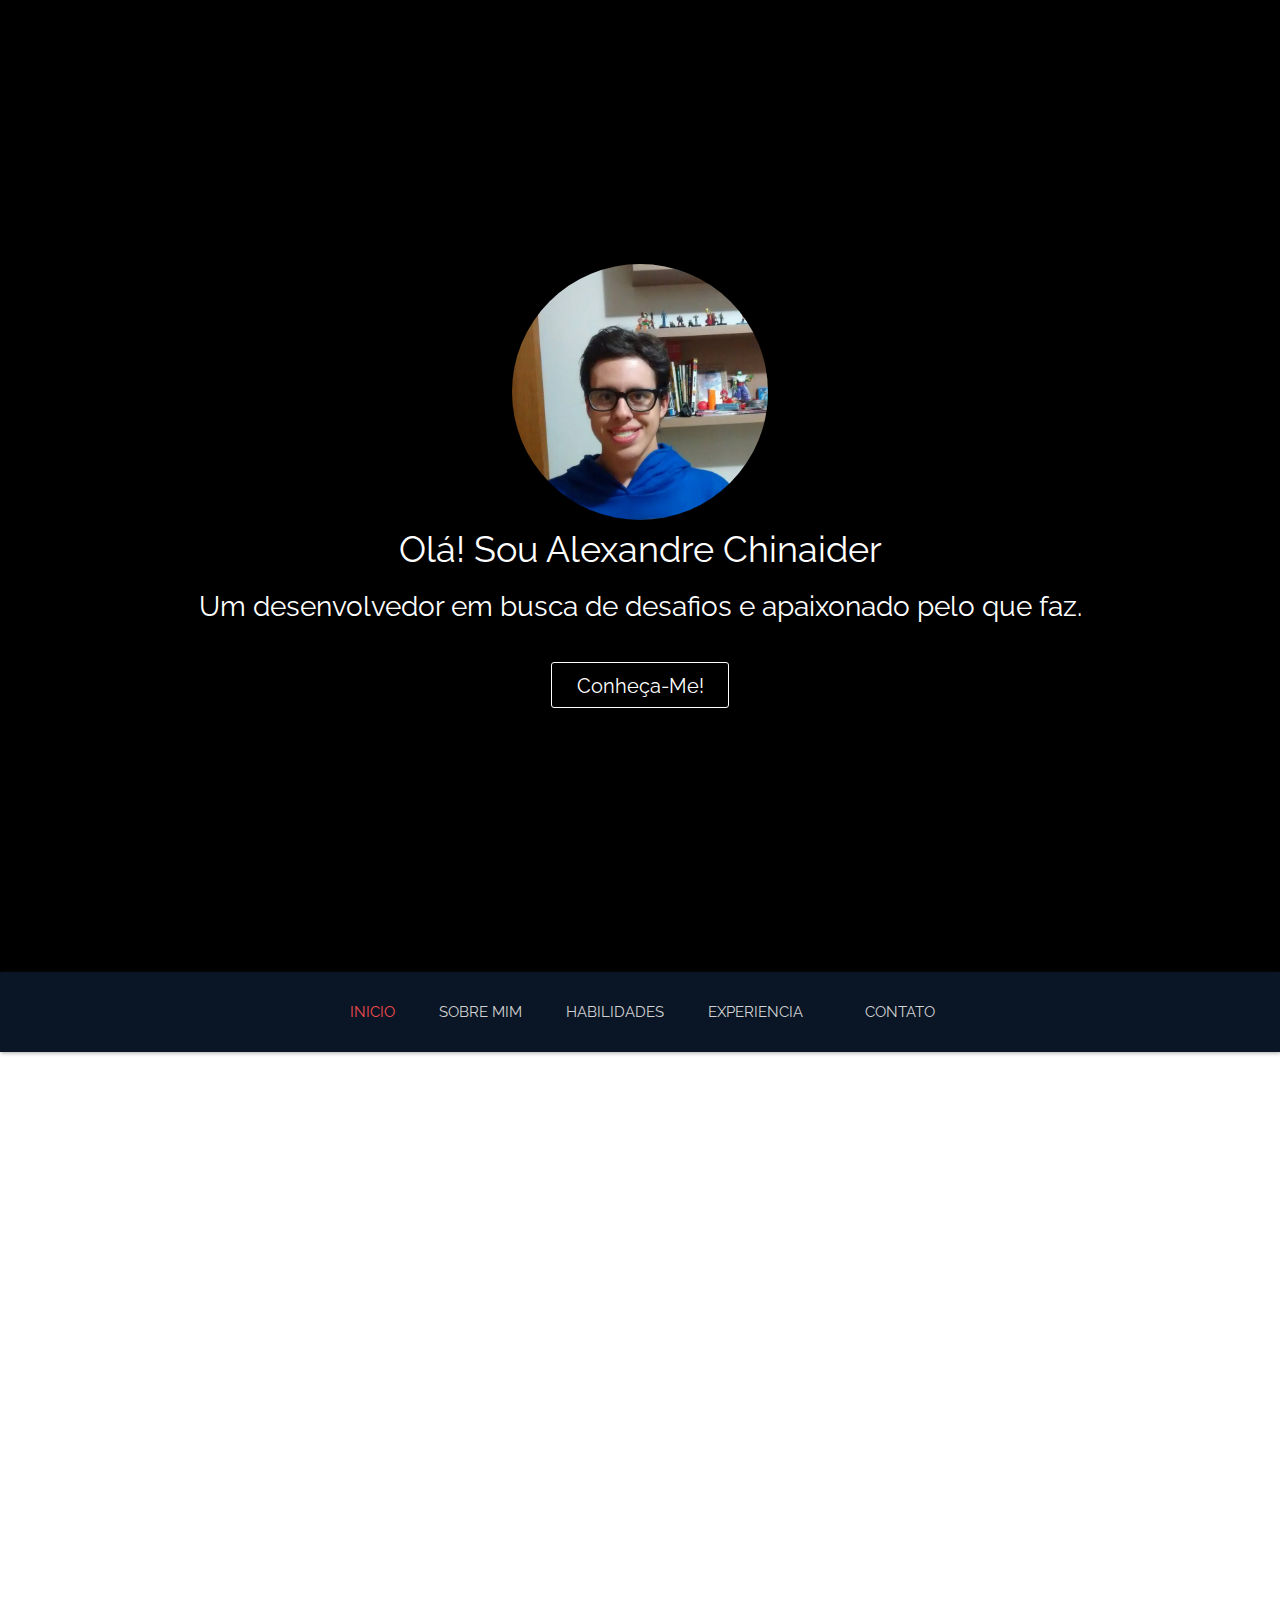
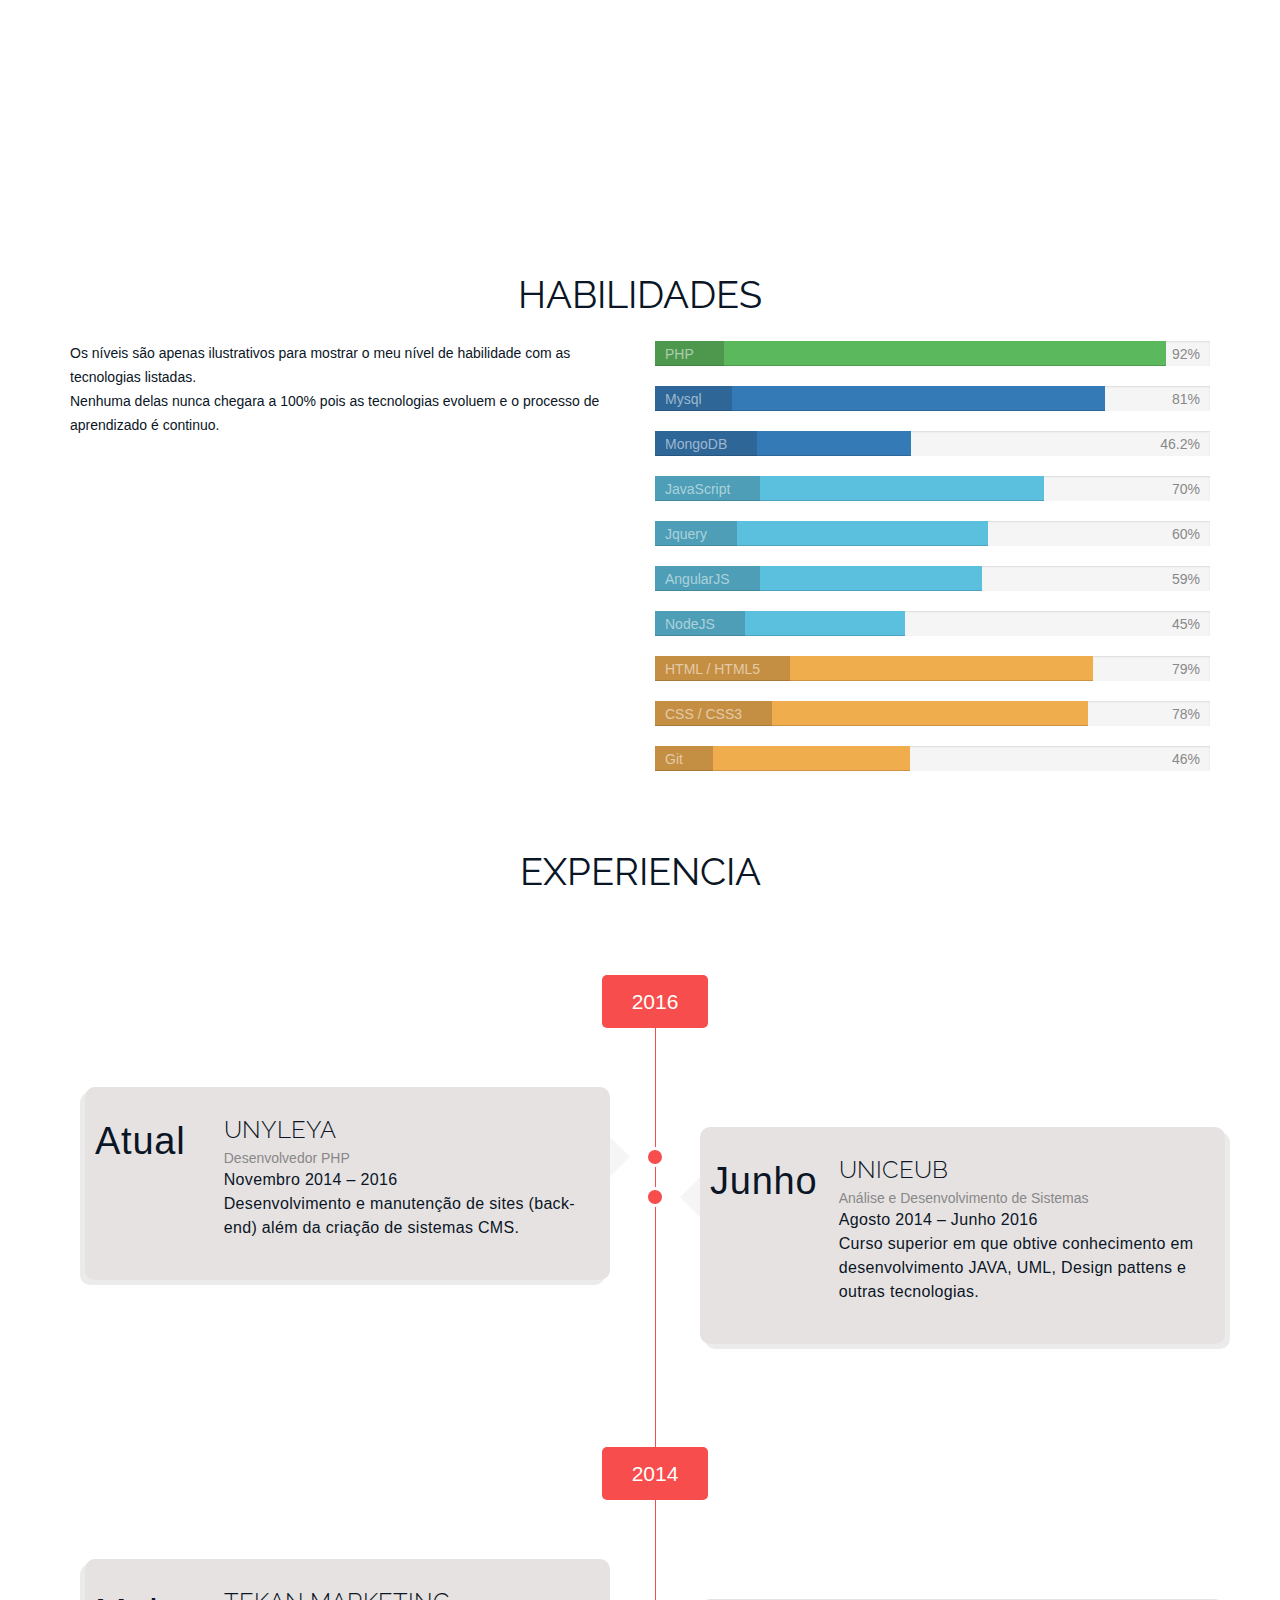
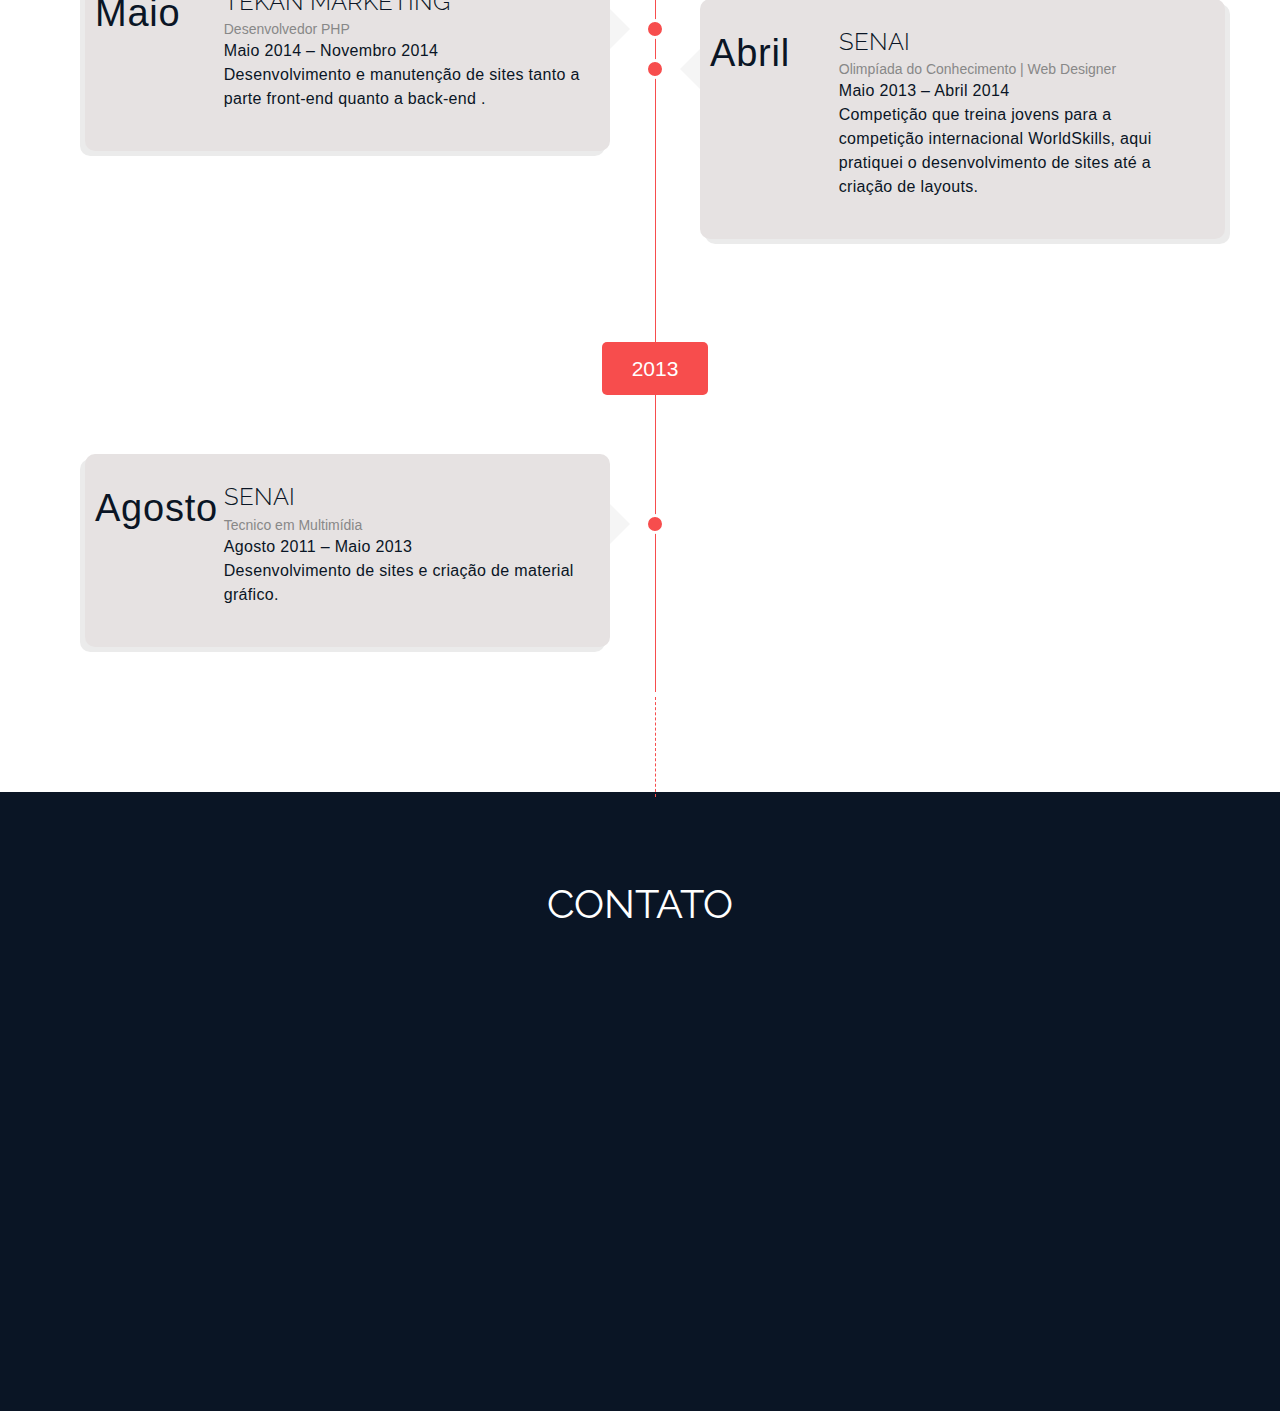
==== index.html @ d03acef4 "Update index.html" ====
<html class="csstransforms csstransforms3d csstransitions">
    <head>
        <meta charset="utf-8">
        <meta name="author" content="Alexandre Chinaider">
        <meta name="description" content="Alexandre Chinaider um desenvolvedor em busca de desafios e apaixonado pelo que faz."> 
        <meta name="keywords" content="Alexandre Chinaider,desenvolvedor,php,programador">
        <meta name="viewport" content="width=device-width, maximum-scale=1">
        <meta http-equiv="cleartype" content="on">
        <title>Chinaider | Web Developer</title>
        <link rel="apple-touch-icon" sizes="57x57" href="img/apple-icon-57x57.png">
        <link rel="apple-touch-icon" sizes="60x60" href="img/apple-icon-60x60.png">
        <link rel="apple-touch-icon" sizes="72x72" href="img/apple-icon-72x72.png">
        <link rel="apple-touch-icon" sizes="76x76" href="img/apple-icon-76x76.png">
        <link rel="apple-touch-icon" sizes="114x114" href="img/apple-icon-114x114.png">
        <link rel="apple-touch-icon" sizes="120x120" href="img/apple-icon-120x120.png">
        <link rel="apple-touch-icon" sizes="144x144" href="img/apple-icon-144x144.png">
        <link rel="apple-touch-icon" sizes="152x152" href="img/apple-icon-152x152.png">
        <link rel="apple-touch-icon" sizes="180x180" href="img/apple-icon-180x180.png">
        <link rel="icon" type="image/png" sizes="192x192"  href="img/android-icon-192x192.png">
        <link rel="icon" type="image/png" sizes="32x32" href="img/favicon-32x32.png">
        <link rel="icon" type="image/png" sizes="96x96" href="img/favicon-96x96.png">
        <link rel="icon" type="image/png" sizes="16x16" href="img/favicon-16x16.png">
        <link rel="manifest" href="img/manifest.json">
        <meta name="msapplication-TileColor" content="#ffffff">
        <meta name="msapplication-TileImage" content="img/ms-icon-144x144.png">
        <meta name="theme-color" content="#ffffff">
        <link href="css/bootstrap.min.css" rel="stylesheet" type="text/css">
        <link rel="stylesheet" href="js/fancybox/jquery.fancybox.min.css" type="text/css" media="screen">
        <link href="css/style.min.css" rel="stylesheet" type="text/css"> 
        <link href="css/font-awesome.min.css" rel="stylesheet" type="text/css"> 
        <link href="css/animate.min.css" rel="stylesheet" type="text/css">

        <!--[if lt IE 9]>
            <script src="js/respond-1.1.0.min.js"></script>
            <script src="js/html5shiv.js"></script>
            <script src="js/html5element.js"></script>
            <![endif]-->
    </head>
    <body>
        <header id="header">
            <div class="homepage-hero-module">
                <div class="video-container" id="teste">
                    <div class="top_left_cont zoomIn wow animated animated" id="logo" style="visibility: visible; animation-name: zoomIn; top: 50%;transform: translateY(-50%);"> 
                        <img class="img-circle img-responsive" src="img/guy2.jpg" alt="Uma imagem só do rosto de Alexandre Chinaider sorrindo">

                        <h2>Olá! Sou Alexandre Chinaider <br><strong>Um desenvolvedor em busca de desafios e apaixonado pelo que faz.</strong></h2>
                        <a href="#aboutUs" class="read_more2 scroll-link">Conheça-me!</a> </div>
                    <div class="filter"></div>
                    <div class="video">
                        <video autoplay="" muted="" loop="" class="fillWidth">
                            <source src="video/Aloha-Mundo.mp4" type="video/mp4" />Your browser does not support the video tag. I suggest you upgrade your browser.
                        </video>
                    </div>

                    <div class="poster hidden">
                        <img src="video/Aloha-Mundo.jpg" alt="Print do video">
                    </div>
                </div>
            </div>

        </header>

        <!--Header_section-->
        <header id="header_wrapper" style="z-index: 1000;">
            <div class="container">
                <div class="header_box">
                    <!--<div class=" "><a href="#">Resume</a></div>-->
                    <nav class="navbar navbar-inverse" role="navigation">
                        <div class="navbar-header">
                            <button type="button" id="nav-toggle" class="navbar-toggle" data-toggle="collapse" data-target="#main-nav"> <span class="sr-only">Toggle navigation</span> <span class="icon-bar"></span> <span class="icon-bar"></span> <span class="icon-bar"></span> </button>
                        </div>
                        <div id="main-nav" class="collapse navbar-collapse navStyle" style="background: none;">
                            <ul class="nav navbar-nav" id="mainNav">
                                <li class="active"><a href="#header" class="scroll-link">Inicio</a></li>
                                <li><a href="#aboutUs" class="scroll-link">Sobre Mim</a></li>
                                <li><a href="#techSkills" class="scroll-link">Habilidades</a></li>
                                <li><a href="#experience" class="scroll-link">Experiencia</a></li> 
                                <li><a href="#contact" class="scroll-link">Contato</a></li>
                            </ul>
                        </div>
                    </nav>
                </div>
            </div>
        </header><div></div>
        <!--Header_section--> 

        <section id="aboutUs"><!--Aboutus-->
            <div class="inner_wrapper about-us aboutUs-container fadeInLeft animated wow" style="visibility: hidden; animation-name: none;">
                <div class="container">
                    <h2>Sobre Mim</h2>
                    <div class="inner_section">
                        <div class="row">
                            <div class="col-md-6"> <img class="img-responsive image-guy" src="img/guy.jpg" alt="Uma imagem de Alexandre Chinaider Sorrindo"> </div>
                            <div class="col-md-6">

                                <p>
                                    Com a união de muitos códigos,café e o desejo finito e insaciável de conhecimento
                                    surge um desenvolvedor em busca de superar desafios utilizando as melhores
                                    praticas e metodologias de desenvolvimento a seu dispor para criar um sistema: </p> 

                                <ul class="about-us-list">
                                    <li class="points">Funcional</li> 
                                    <li class="points">Confiável</li> 
                                    <li class="points">Usável</li> 
                                    <li class="points">Eficiente</li> 
                                    <li class="points">Manutenivél</li> 
                                    <li class="points">Portavel</li> 
                                </ul>

                                <p> Este sou eu, um cara  *muito* viciado em café que desenvolve sistemas  
                                    e amante do mundo da programação.</p>



                            </div>
                        </div>
                    </div>
                </div> 
            </div>
        </section>
        <!--Aboutus--> 



        <!--Service--> 
        <section id="techSkills">
            <div class="container">
                <div class="row"> 
                    <h2>Habilidades</h2>
                    <div class="col-sm-6 col-md-6">
                        <p>Os níveis são apenas ilustrativos para mostrar o meu nível de habilidade com as tecnologias listadas.</p>
                        <p>Nenhuma delas nunca chegara a 100% pois as tecnologias evoluem e o processo de aprendizado é continuo.</p>
                    </div>
                    <div class="col-sm-6 col-md-6">

                        <div class="progress">
                            <div class="progress-bar progress-bar-success" role="progressbar" aria-valuenow="92" aria-valuemin="0" aria-valuemax="100" style="width: 92%;">
                                <span class="sr-only">92%</span>
                            </div>
                            <span class="progress-type">PHP</span>
                            <span class="progress-completed">92%</span>
                        </div>
                        <div class="progress">
                            <div class="progress-bar" role="progressbar" aria-valuenow="81" aria-valuemin="0" aria-valuemax="100" style="width: 81%">
                                <span class="sr-only">81%</span>
                            </div>
                            <span class="progress-type">Mysql</span>
                            <span class="progress-completed">81%</span>
                        </div>
                        <div class="progress">
                            <div class="progress-bar" role="progressbar" aria-valuenow="46" aria-valuemin="0" aria-valuemax="100" style="width: 46.2%">
                                <span class="sr-only">46.2%</span>
                            </div>
                            <span class="progress-type">MongoDB</span>
                            <span class="progress-completed">46.2%</span>
                        </div>
                        <div class="progress">
                            <div class="progress-bar progress-bar-info" role="progressbar" aria-valuenow="70" aria-valuemin="0" aria-valuemax="100" style="width: 70%">
                                <span class="sr-only">70%</span>
                            </div>
                            <span class="progress-type">JavaScript</span>
                            <span class="progress-completed">70%</span>
                        </div>
                        <div class="progress">
                            <div class="progress-bar progress-bar-info" role="progressbar" aria-valuenow="60" aria-valuemin="0" aria-valuemax="100" style="width: 60%">
                                <span class="sr-only">60%</span>
                            </div>
                            <span class="progress-type">Jquery</span>
                            <span class="progress-completed">60%</span>
                        </div>
                        <div class="progress">
                            <div class="progress-bar progress-bar-info" role="progressbar" aria-valuenow="59" aria-valuemin="0" aria-valuemax="100" style="width: 59%">
                                <span class="sr-only">59%</span>
                            </div>
                            <span class="progress-type">AngularJS</span>
                            <span class="progress-completed">59%</span>
                        </div>
                        <div class="progress">
                            <div class="progress-bar progress-bar-info" role="progressbar" aria-valuenow="45" aria-valuemin="0" aria-valuemax="100" style="width: 45%">
                                <span class="sr-only">45%</span>
                            </div>
                            <span class="progress-type">NodeJS</span>
                            <span class="progress-completed">45%</span>
                        </div>
                        <div class="progress">
                            <div class="progress-bar progress-bar-warning" role="progressbar" aria-valuenow="79" aria-valuemin="0" aria-valuemax="100" style="width: 79%">
                                <span class="sr-only">79%</span>
                            </div>
                            <span class="progress-type">HTML / HTML5</span>
                            <span class="progress-completed">79%</span>
                        </div>
                        <div class="progress">
                            <div class="progress-bar progress-bar-warning" role="progressbar" aria-valuenow="78" aria-valuemin="0" aria-valuemax="100" style="width: 78%">
                                <span class="sr-only">78%</span>
                            </div>
                            <span class="progress-type">CSS / CSS3</span>
                            <span class="progress-completed">78%</span>
                        </div>
                        <div class="progress">
                            <div class="progress-bar progress-bar-warning" role="progressbar" aria-valuenow="46" aria-valuemin="46" aria-valuemax="100" style="width: 46%">
                                <span class="sr-only">46%</span>
                            </div>
                            <span class="progress-type">Git</span>
                            <span class="progress-completed">46%</span>
                        </div>
                    </div>
                </div>
            </div>
        </section>


        <section id="experience">
            <div class="container">
                <section id="news" class="white-bg padding-top-bottom">
                    <h2>Experiencia</h2>
                    <div class="container">
                        <div class="timeline">
                            <div class="date-title">
                                <span>2016</span>
                            </div>
                            <div class="row">
                                <div class="col-sm-6 col-xs-12 news-item">
                                    <div class="news-content">
                                        <div class="date">
                                            <p>Atual</p> 
                                        </div>
                                        <h2 class="news-title">Unyleya</h2> 
                                        <span>Desenvolvedor PHP</span>
                                        <p>Novembro 2014 – 2016<br> Desenvolvimento e manutenção de sites (back-end) além da criação de sistemas CMS.</p>

                                    </div>
                                </div>

                                <div class="col-sm-6 col-xs-12 news-item right">
                                    <div class="news-content">
                                        <div class="date">
                                            <p>Junho</p> 
                                        </div>
                                        <h2 class="news-title">UniCeub</h2> 
                                        <span>Análise e Desenvolvimento de Sistemas</span>
                                        <p>Agosto 2014 – Junho 2016<br>Curso superior em que obtive conhecimento em desenvolvimento JAVA, UML, Design pattens e outras tecnologias.</p>

                                    </div>
                                </div>
                            </div>


                            <div class="date-title">
                                <span>2014</span>
                            </div>
                            <div class="row">	
                                <div class="col-sm-6 col-xs-12 news-item">
                                    <div class="news-content">
                                        <div class="date">
                                            <p>Maio</p> 
                                        </div>
                                        <h2 class="news-title">Tekan Marketing</h2> 
                                        <span>Desenvolvedor PHP</span>
                                        <p>Maio 2014 – Novembro 2014<br>Desenvolvimento e manutenção de sites tanto a parte front-end quanto a back-end .</p>

                                    </div>
                                </div>
                                <div class="col-sm-6 col-xs-12 news-item right">
                                    <div class="news-content">
                                        <div class="date">
                                            <p>Abril</p> 
                                        </div>
                                        <h2 class="news-title">SENAI</h2> 
                                        <span>Olimpíada do Conhecimento | Web Designer</span>
                                        <p>Maio 2013 – Abril 2014<br> Competição que treina jovens para a competição internacional WorldSkills, aqui pratiquei o desenvolvimento de sites até a criação de layouts.</p>

                                    </div>
                                </div>
                            </div>
                            <div class="date-title">
                                <span>2013</span>
                            </div>
                            <div class="row">
                                <div class="col-sm-6 col-xs-12 news-item">
                                    <div class="news-content">
                                        <div class="date">
                                            <p>Agosto</p> 
                                        </div>
                                        <h2 class="news-title">Senai</h2> 
                                        <span>Tecnico em Multimídia</span>
                                        <p>Agosto 2011 – Maio 2013<br>Desenvolvimento de sites e criação de material gráfico.</p>

                                    </div>
                                </div>
                            </div>
                        </div>
                    </div>
                </section>
            </div>				                                                      
        </section> 
        <!--Footer-->
        <footer class="footer_wrapper" id="contact">
            <div class="container">
                <section class="page_section contact" id="contact">
                    <div class="contact_section">
                        <h2>Contato</h2>

                    </div>
                    <div class="row">
                        <div class="col-lg-4 wow fadeInLeft" style="visibility: hidden; animation-name: none;">	
                            <div class="contact_info">
                                <div class="detail">
                                    <h4>Local</h4>
                                    <p>Taguatinga Norte - Brasilia DF</p>
                                </div>
                                <div class="detail">
                                    <h4>Telefone</h4>
                                    <p>(61) 99595-8869<br>(61) 98289-6014</p>

                                </div>
                                <div class="detail">
                                    <h4>E-mail</h4>
                                    <p>chinaider_ale@live.com</p>
                                </div> 
                            </div>
                        </div>
                        <div class="col-lg-8 wow fadeInLeft delay-06s" style="visibility: hidden; animation-name: none;">
                            <form id="contactform" method="POST" class="form">
                                <input class="input-text" type="text" name="name" placeholder="Seu nome">
                                <input class="input-text" type="email" name="_replyto" placeholder="Seu e-mail">
                                <textarea class="input-text text-area" name="message" placeholder="Sua menssagem"></textarea>
                                <input type="hidden" name="_next" value="http://chinaider.com.br" />
                                <input type="hidden" name="_subject" value="COntanto pelo seu site" />
                                <input class="input-btn" type="submit" value="Enviar">
                                <input type="text" name="_gotcha" style="display:none" />
                            </form>
                            <script>
                                var contactform = document.getElementById('contactform');
                                contactform.setAttribute('action', 'https://formspree.io/chinaider_ale@live.com');</script>
                        </div>
                    </div>
                </section>
            </div>
            <div class="container">
                <div class="footer_bottom"><span>Copyright © Todos os direitos reservados - Alexandre Chinaider - <script language=javascript type="text/javascript">var now = new Date();
                    document.write(now.getFullYear());</script> </div>
            </div>
        </footer>

        <script type="text/javascript" src="js/jquery-1.11.0.min.js"></script>
        <script type="text/javascript" src="js/bootstrap.min.js"></script>
        <script type="text/javascript" src="js/jquery-scrolltofixed.min.js"></script>
        <script type="text/javascript" src="js/jquery.nav.min.js"></script> 
        <script type="text/javascript" src="js/jquery.easing.1.3.min.js"></script>
        <script type="text/javascript" src="js/jquery.isotope.min.js"></script>
        <script type="text/javascript" src="js/fancybox/jquery.fancybox.pack.js"></script> 
        <script type="text/javascript" src="js/wow.min.js"></script> 
        <script type="text/javascript">

                    function thirty_pc() {
                        var height = ($(window).height() - 80);
                        var thirtypc = (height <= 4800) ? ((2.4 * height) / 100) : ((height / 2) / 100);

                        thirtypc = parseInt(thirtypc) + '%';
                        console.log(height, thirtypc);
                        $("#teste").css('min-height', thirtypc);
                    }

                    $(document).ready(function () {
                        thirty_pc();
                        $(window).bind('resize', thirty_pc);
                    });
        </script>
        <script type="text/javascript" src="js/custom.min.js"></script>


    </body>
</html>
---- css/style.min.css ----
@charset "utf-8";@import url(http://fonts.googleapis.com/css?family=Raleway:800,700,400);@import url(http://fonts.googleapis.com/css?family=Signika:400,600);.clear,.clearfix:after,.clearfix:before{visibility:hidden;width:0;height:0;display:block;overflow:hidden}.clear,.clearfix:after{clear:both}.grid figure figcaption,.navStyle ul li a,h2{text-transform:uppercase}.grid figure,.text-center,h2,h6{text-align:center}#head img.img-circle,.Portfolio-box,.clear,.grid figure,.service-list-col2,.social_links,.team_area{overflow:hidden}.Portfolio-nav,.client_logos ul,.navStyle ul,.social_links,.team_box ul,ul{list-style:none}.figure{margin:0}a,a:active,a:hover{outline:0!important;text-decoration:none}.clearfix:after,.clearfix:before{content:'\0020'}.grid figure{position:relative;float:left;margin:10px 1%;min-width:320px;max-width:480px;max-height:360px;width:48%;background:#3085a3;cursor:pointer}.grid figure img{position:relative;display:block;min-height:100%;max-width:100%;opacity:.8}.grid figure figcaption{padding:2em;color:#fff;font-size:1.25em;-webkit-backface-visibility:hidden;backface-visibility:hidden}.grid figure figcaption::after,.grid figure figcaption::before{pointer-events:none}.grid figure figcaption,.grid figure figcaption>a{position:absolute;top:0;left:0;width:100%;height:100%}.grid figure figcaption>a{z-index:1000;text-indent:200%;white-space:nowrap;font-size:0;opacity:0}.grid figure h2{word-spacing:-.15em;font-weight:300}.grid figure h2 span{font-weight:800}body,h2{font-weight:400}.grid figure h2,.grid figure p{margin:0}.grid figure p{letter-spacing:1px;font-size:68.5%}figure.effect-oscar{background:-webkit-linear-gradient(45deg,#22682a 0,#9b4a1b 40%,#3a342a 100%);background:linear-gradient(45deg,#22682a 0,#9b4a1b 40%,#3a342a 100%)}figure.effect-oscar img{opacity:.9;-webkit-transition:opacity .35s;transition:opacity .35s}figure.effect-oscar figcaption{padding:3em;background-color:rgba(10,21,37,.81);-webkit-transition:background-color .35s;transition:background-color .35s}figure.effect-oscar figcaption::before{position:absolute;top:30px;right:30px;bottom:30px;left:30px;border:1px solid #fff;content:''}#header_wrapper,.header_box{position:relative}.white_pad,.white_pad img{bottom:0;right:0}figure.effect-oscar h2{margin:20% 0 10px;-webkit-transition:-webkit-transform .35s;transition:transform .35s;-webkit-transform:translate3d(0,100%,0);transform:translate3d(0,100%,0);color:#A3A3A3}body,p{margin:0}figure.effect-oscar figcaption::before,figure.effect-oscar p{opacity:0;-webkit-transition:opacity .35s,-webkit-transform .35s;transition:opacity .35s,transform .35s;-webkit-transform:scale(0);transform:scale(0)}figure.effect-oscar:hover h2{-webkit-transform:translate3d(0,0,0);transform:translate3d(0,0,0);color:#FFF}figure.effect-oscar:hover figcaption::before,figure.effect-oscar:hover p{opacity:1;-webkit-transform:scale(1);transform:scale(1);color:#fff}figure.effect-oscar:hover figcaption{background-color:rgba(58,52,42,0)}figure.effect-oscar:hover img{opacity:.4}body{background:#fff;font-family:'Open Sans',sans-serif;font-size:14px;color:#888}h2{font-size:38px;font-family:Raleway,sans-serif;margin:0 0 25px}h3,h6{font-family:'Open Sans',sans-serif}h3{font-weight:600;font-size:18px;margin:0 0 5px}#head .tagline b,.navStyle ul li a,h6{font-weight:400}h6{font-size:16px;margin:0 0 60px}#project_data,.navbar{margin-bottom:0}p{line-height:24px}#header_wrapper{background:#0A1525;padding:15px 0;box-shadow:1px 1px 4px rgba(60,60,60,.44)}.logo a{float:left;font-size:28px;line-height:50px;color:#FF6C71}#logo{position:absolute;width:100%;z-index:999;animation-name:zoomIn}#logo img,.hero_section,.top_cont_outer,.white_pad{position:relative}#logo img{margin-left:auto;margin-right:auto;width:20%}.res-nav_click{display:none}.navbar-inverse{background-color:transparent;border-color:transparent}.navbar{border:0 solid #fff;min-height:40px}.navbar-inverse .navbar-nav>li>a{color:#D2D2D2}.navStyle{float:right}.navStyle ul{padding:0}.navStyle ul li{display:inline-block;margin:0 5px}.navStyle ul li:last-child{margin:0 0 0 23px}.borderTop,.mrgTop{margin-top:30px}.navStyle ul li a{display:block;font-size:15px;color:#222;font-family:Raleway,sans-serif;text-decoration:none;transition:all .2s ease-in-out;-moz-transition:all .2s ease-in-out;-webkit-transition:all .2s ease-in-out}.navStyle ul li a:hover{color:#ED5441}.nav>li>a:focus,.navStyle>li>a:hover{text-decoration:none;color:#ED5441;background-color:transparent}.navbar-inverse .navbar-nav>li>a:focus,.navbar-inverse .navbar-nav>li>a:hover{color:#FFF;background-color:transparent}.navbar-inverse .navbar-nav>.active>a,.navbar-inverse .navbar-nav>.active>a:focus,.navbar-inverse .navbar-nav>.active>a:hover{color:#F74D4D;background-color:transparent;border-radius:4px}.navStyle>li.active>a,.navStyle>li.active>a:hover{text-decoration:none;color:#ED5441;background-color:transparent}.borderLeft{border-left:1px solid #DADADA}.borderTop{border-top:1px solid #DADADA}#head{background:url(../img/bg_head.jpg) top center #f4f4f4;background-size:cover;color:#7C7C7C;padding:120px 0}#head img.img-circle{display:block;width:140px;height:140px;border:8px dotted rgba(255,255,255,.23);margin:0 auto 20px;box-shadow:0 2px 4px rgba(0,0,0,.18)}#head .title{font-family:Alice,Georgia,serif;font-size:49px;font-size:3.0625rem}.service_block h3,.top_left_cont h2,a.contact_btn,a.read_more,a.read_more2{font-family:Raleway,sans-serif}#head .title a{text-decoration:none;color:#333}#head .tagline{display:block;font-size:14px;font-size:.875rem;line-height:1.2em;color:#7C7C7C;margin:5px 0 0}#head .tagline a{color:#5E5E5E}.home #head{padding:90px 0}.home #head .title{font-size:49px;font-size:3.0625rem}.home #head .tagline{font-size:16px;font-size:1rem;margin:15px 0 0}.top_cont_outer{background:url(../img/main2.jpg) no-repeat;background-size:cover}.hero_section{padding-top:72px}.hero_wrapper{background:rgba(10,21,37,.69);height:650px}.white_pad img{position:absolute}.top_left_cont{padding:15px 0}.top_left_cont h3{font-size:16px;color:#f56eab;margin:0 0 20px;text-align:left;font-weight:700}.top_left_cont h2{font-size:36px;color:#FFF;line-height:58px;margin:0 0 26px;text-align:center;text-transform:none}.top_left_cont h2 strong{font-weight:400;color:#FFF;font-size:28px;text-transform:none}.top_left_cont p,a.read_more,a.read_more2{font-size:20px;font-weight:400;text-align:center}.top_left_cont p{color:#FFF;margin:0 0 30px;line-height:33px;letter-spacing:1px}a.read_more,a.read_more2{display:block;width:178px;height:46px;line-height:46px;border-radius:3px;transition:all .2s ease-in-out;-moz-transition:all .2s ease-in-out;-webkit-transition:all .2s ease-in-out;background:0 0;color:#fff;border:1px solid #fff;margin:0 auto;text-transform:capitalize}#filters ul li a h5,.Portfolio-nav li a,.contact_section h2,.in-slide-content h2,.input-btn,.project-description h5,.project_name,.section-title h2,a.contact_btn{text-transform:uppercase}a.read_more{color:#3C3C3C;border:1px solid #3C3C3C}a.read_more2:hover,a.read_more:hover{background:#FFF;color:#F74C4C;border:1px solid #FFF}a.read_more:hover{background:#fff;color:#ED5441;border:1px solid #ED5441}div#main-nav{width:100%;text-align:center}.navbar-nav{width:100%}.navbar-nav>li{float:initial!important}.Portfolio-box,.client_profile,.service-list-col1{float:left;text-align:center}#service{padding:60px 0;background:#F74D4D}#service h2{color:#fff}.service_wrapper{padding:40px 0}.service_block{text-align:center;padding-left:15px;padding-right:15px;position:relative}.service_icon{width:90px;height:85px;margin:0 auto 25px}.service_icon span{background:0 0;display:block;height:95px;width:95px;border:1px solid #FFF;border-radius:50%;padding:6px 0 0}.service_icon i{color:#FFF;font-size:40px;margin-top:0;position:relative;top:20px;z-index:20;display:block;text-align:center}.service_block h3{font-weight:600;font-size:25px;color:#fff;margin:35px 0 15px}#service h6{color:#fff}.service_block p{font-size:16px;color:#fff;margin:0 0 35px}#work_outer{background:#f9f9f9;padding:70px 0;position:relative}.work_pic{position:absolute;right:0;top:25%;width:50%}.inner_section{padding:0}.service-list{padding:0;font-size:14px;margin-bottom:40px}.service-list-col1{width:60px}.service-list-col1 i{color:#888;font-size:19px;font-style:normal;line-height:20px}.page_section.alabaster{background:#fafafa}.work_bottom{padding:20px 0 0}.work_bottom span{font-size:18px;color:#333;display:block;margin:0 0 20px}a.contact_btn{background:#fff;display:block;width:176px;height:49px;text-align:center;line-height:49px;font-size:16px;color:#ED5441;border-radius:3px;font-weight:600;border:2px solid #ED5441;transition:all .2s ease-in-out;-moz-transition:all .2s ease-in-out;-webkit-transition:all .2s ease-in-out}a.contact_btn:hover{background:#ED5441;color:#fff}.input-text{background:0 0}#Portfolio{padding:60px 0}.Portfolio-nav{padding:0;margin:0 0 45px;text-align:center}.Portfolio-nav li{margin:0 10px;display:inline}.Portfolio-nav li a{display:inline-block;padding:10px 22px;font-size:12px;line-height:20px;color:#222;border-radius:4px;background:#f7f7f7;margin-bottom:5px;transition:all .3s ease-in-out;-moz-transition:all .3s ease-in-out;-webkit-transition:all .3s ease-in-out}.Portfolio-nav li a.current,.Portfolio-nav li a:hover{background:#ED5441;color:#fff;text-decoration:none}.portfolioContainer{margin:0 auto;padding-left:15px;width:auto!important}.Portfolio-box{width:350px;padding:12px 0}.Portfolio-box img{transition:all .3s ease-in-out;-moz-transition:all .3s ease-in-out;-webkit-transition:all .3s ease-in-out}.Portfolio-box img:hover{opacity:.6}img{max-width:100%}.page_section.paddind{padding-bottom:60px}#clients{padding:60px 0}.client_area{width:960px;margin:0 auto}.client_section{padding:35px 0 0}.client_section.btm{padding:20px 0 0}.client_profile.flt{float:right}.client_profile_pic{border-radius:50%;border:2px solid #f5f5f5;margin:0 0 15px;width:220px;height:220px}.client_profile_pic img{border-radius:50%;border:3px solid #f5f5f5}.client_profile h3{font-size:18px;color:#49b5e7;margin:0}.client_profile span{display:block;font-size:16px;color:#888}.client_logos{background:#11D25D;padding:60px 0;margin-top:60px}.client_logos ul{padding:0;margin:0;text-align:center}.client_logos ul li{display:inline;margin:0 25px}.client_logos ul a{display:inline-block;margin:0 20px}.page_section.team{padding:60px 0}.page_section.team h6{margin-bottom:40px}#about-us,h2,h3,h6,p{color:#0A1525}#about-us .read-more{border:1px solid #ED5441;color:#1a1a1a}#about-us .image-guy{width:75%}#about-us .read-more:hover{background-color:#e74c3c;border:1px solid #e74c3c;color:#fff}.about-us-post-container{background-repeat:no-repeat;background-position:right;background-size:auto 100%}.about-us h3{font-size:28px}.points{margin-bottom:10px;font-size:14px;padding-left:0}.about-us p{line-height:1.625em;padding:15px 0}.about-us .about-us-list{list-style:none;margin-bottom:20px;padding-left:0}.about-us .points{position:relative;list-style-type:none;padding:5px 0 5px 30px}.about-us .points:before{content:"\f058";position:absolute;font-family:FontAwesome;font-size:1.125em;color:#F74D4D;left:0;top:3px}.project-section-title h1,.section-title h2{font-family:Raleway,sans-serif}.about-us-link a:first-child{margin-left:0}.team_section{max-width:993px;margin:0 auto}.team_area{width:30.66%;margin-right:3.82979%;text-align:center;float:left}.team_area span{margin-bottom:24px;display:block}.team_area:nth-of-type(3n+0){margin:0}.team_box{width:auto;height:auto;position:relative;border-radius:50%;margin:0 3px 25px}.team_box_shadow a{display:block;width:100%;height:100%}.team_box:hover .team_box_shadow{box-shadow:inset 0 0 0 148px rgba(17,17,17,.8)}.team_box:hover ul{display:block;opacity:1}.team_box img{display:block;border-radius:0;width:90%;margin:0 auto}.img-circle,.team_box ul li{border-radius:50%}.team_box ul{display:block;padding:0;margin:-14px 0 0;position:absolute;left:0;top:88%;width:100%;text-align:center;z-index:15;transition:all .6s ease-in-out;-moz-transition:all .6s ease-in-out;-webkit-transition:all .6s ease-in-out}.team_box ul li{display:inline-block;margin:0 11px 5px;width:34px;background:#fff;padding:10px 0 4px}.team_box ul li a{display:inline-block;font-size:18px;color:#232323;transition:all .3s ease-in-out;-moz-transition:all .3s ease-in-out;-webkit-transition:all .3s ease-in-out}.team_box ul li a:focus,.team_box ul li a:hover{text-decoration:none}.team_box ul li a.fa-twitter:hover{color:#55acee}.team_box ul li a.fa-facebook:hover{color:#3b5998}.team_box ul li a.fa-pinterest:hover{color:#cb2026}.team_box ul li a.fa-google-plus:hover{color:#dd4b39}.centered{text-align:center}#team .fa{width:30px;height:30px;margin:0 3px;border-radius:100%;font-size:15px;line-height:30px;outline:0;color:#fff;background-color:#11D25D;-webkit-transition:all .3s;-moz-transition:all .3s;transition:all .3s}.input-btn,.input-text{transition:all .3s ease-in-out}#aboutUs{padding:60px 0;background:#fff}.page_section.contact{padding:90px 0 100px}.contact_section{margin:0 0 60px}.contact_section h2{font-size:40px;color:#fff;margin:0 0 50px}.contact_block{text-align:center}.contact_block_icon{border-radius:50%;height:85px;width:85px;margin:0 auto 20px}.contact_block_icon span{background:#f56eab;border:5px solid #fff;border-radius:50%;display:block;height:100%;width:100%}.contact_block_icon.icon2{border-color:#ED5441}.contact_block_icon.icon2 span{background:#ED5441}.contact_block_icon.icon3{border-color:#49b5e7}.contact_block_icon.icon3 span{background:#49b5e7}.contact_block_icon i{color:#fff;font-size:36px;margin-top:0;position:relative;top:26px;z-index:20}.contact_block span,.contact_block span a{display:block;font-size:16px;color:#fff;line-height:20px}.contact_info{font-size:15px;margin:0 0 0 20px;padding-left:0}.contact_info h3{font-size:24px;font-weight:600;margin:0 0 30px;color:#fff}.contact_info p{line-height:28px;display:block;font-size:16px;color:#fff;margin:0 0 30px}.social_links{padding:0;margin:0;display:block}.social_links li{float:left;margin-right:4px}.social_links li a{display:block;width:50px;height:50px;text-align:center;line-height:50px;font-size:25px;color:#fff}.social_links li a:focus,.social_links li a:hover{text-decoration:none;border-radius:80px}.twitter a:hover{color:#55acee}.facebook a:hover{color:#3b5998}.pinterest a:hover{color:#cb2026}.gplus a:hover{color:#dd4b39}.form{margin:0 66px 0 30px}.input-text{padding:15px 16px;border:1px solid #ccc;width:100%;height:50px;display:block;border-radius:4px;font-size:15px;color:#aaa;margin:0 0 15px;-moz-transition:all .3s ease-in-out;-webkit-transition:all .3s ease-in-out}.input-text:focus{border:1px solid #fff;outline:0;-webkit-box-shadow:inset 0 1px 1px rgba(0,0,0,.075),0 0 8px rgba(124,197,118,.3);-moz-box-shadow:inset 0 1px 1px rgba(0,0,0,.075),0 0 8px rgba(124,197,118,.3);box-shadow:inset 0 1px 1px rgba(0,0,0,.075),0 0 8px rgba(124,197,118,.3)}.input-text.text-area{height:230px;resize:none;overflow:auto}.input-btn{width:175px;height:50px;letter-spacing:0;background:#F74D4D;border-radius:3px;color:#fff;font-size:16px;font-weight:600;border:0;-moz-transition:all .3s ease-in-out;-webkit-transition:all .3s ease-in-out}.input-btn:hover{background:#fff;color:#222}.footer_wrapper{background:#0A1525}.footer_bottom{border-top:1px solid #3C3A3A;padding:25px 0}.footer_bottom span{display:block;font-size:14px;color:#ccc;text-align:center}.footer_bottom span a{display:inline-block;color:#E04B4D;font-size:16px;transition:all .3s ease-in-out;-moz-transition:all .3s ease-in-out;-webkit-transition:all .3s ease-in-out}#filters,#filters ul li a{display:block}.footer_bottom span a:hover{color:#fff}.delay-02s{animation-delay:.2s;-webkit-animation-delay:.2s}.delay-03s{animation-delay:.3s;-webkit-animation-delay:.3s}.delay-04s{animation-delay:.4s;-webkit-animation-delay:.4s}.delay-05s{animation-delay:.5s;-webkit-animation-delay:.5s}.delay-06s{animation-delay:.6s;-webkit-animation-delay:.6s}.delay-07s{animation-delay:.7s;-webkit-animation-delay:.7s}.delay-08s{animation-delay:.8s;-webkit-animation-delay:.8s}.delay-09s{animation-delay:.9s;-webkit-animation-delay:.9s}.delay-1s{animation-delay:1s;-webkit-animation-delay:1s}.delay-12s{animation-delay:1.2s;-webkit-animation-delay:1.2s}.container.portfolio_title{padding-bottom:0}#portfolio{padding:60px 0 40px}#filters{margin-top:10px;margin-bottom:40px;text-align:center;float:none;z-index:2;position:relative}#filters ul li{display:inline-block;margin:0 5px}#filters ul li a h5{border-radius:4px;display:inline-block;font-size:12px;line-height:20px;margin-bottom:5px;padding:10px 22px;transition:all .3s ease-in-out 0s;background:#fff;border:1px solid #C2C2C2;color:#7C7C7C}#filters ul li a.active h5,#filters ul li a:hover h5{background:#F74D4D;color:#FFF;text-decoration:none;border:1px solid #F74D4D}.section-title h2{color:#222;font-size:34px;letter-spacing:-1px;margin:0 0 15px;text-align:center}.section-title span{display:block;color:#888;font-family:'Open Sans',sans-serif;font-size:16px;font-weight:400;margin:0 0 60px;text-align:center}#techSkills{padding:80px 0 60px}.progress{margin-bottom:20px;overflow:hidden;background-color:#f5f5f5;border-radius:0;position:relative;height:25px}.progress>.progress-type{position:absolute;left:0;font-weight:400;padding:3px 30px 2px 10px;color:rgba(255,255,255,.54);background-color:rgba(25,25,25,.2)}.progress>.progress-completed{position:absolute;right:0;font-weight:400;padding:3px 10px 2px}#portfolio_wrapper{position:relative;padding:0;width:100%;margin:0 auto;display:block}#portfolio_wrapper .one-four{margin:0!important;line-height:0;width:25%;padding:0;position:relative}.portfolio-item{padding:0;position:relative;overflow:hidden}.portfolio-item .portfolio_img{overflow:hidden;display:block;position:relative}.portfolio-item .portfolio_img img{width:100%;height:auto}.item_overlay,.open-project-link{height:100%;position:absolute;width:100%}.portfolio-item:hover .item_overlay{opacity:1;transition:all .4s ease 0s;-moz-transition:all .4s ease 0s;-webkit-transition:all .4s ease 0s;-ms-transition:all .4s ease 0s;-o-transition:all .4s ease 0s}.item_overlay{top:0;left:0;opacity:0;transition:all .3s ease 0s;-moz-transition:all .3s ease 0s;-webkit-transition:all .3s ease 0s;-o-transition:all .3s ease 0s;cursor:pointer}.open-project-link{z-index:100}.item_overlay:hover{background:rgba(89,89,89,.7)}.item_info{position:absolute;height:100px;width:100%;top:50%;margin-top:-50px;text-align:center}.project_name{color:#fff;margin-top:25px;opacity:0;font-size:18px;transition:all .2s ease 0s;-moz-transition:all .2s ease 0s;-webkit-transition:all .2s ease 0s;-ms-transition:all .2s ease 0s;-o-transition:all .2s ease 0s;position:relative;z-index:10}.portfolio-item:hover .project_name{opacity:1;-webkit-transition:opacity .1s .2s;-moz-transition:opacity .1s .2s;-ms-transition:opacity .1s .2s;-o-transition:opacity .1s .2s;transition:opacity .1s .2s}.project_catg{font-size:14px;color:#fff;opacity:0;margin-top:0;transition:all .2s ease 0s;-moz-transition:all .2s ease 0s;-webkit-transition:all .2s ease 0s;-ms-transition:all .2s ease 0s;-o-transition:all .2s ease 0s}.portfolio-item:hover .project_catg{opacity:.8;-webkit-transition:opacity .1s .2s;-moz-transition:opacity .1s .2s;-ms-transition:opacity .1s .2s;-o-transition:opacity .1s .2s;transition:opacity .1s .2s}.zoom-icon{left:50%;margin-left:-20px;position:inherit;width:40px;height:40px;margin-top:40px;opacity:0;background:url(images/zoom.png);background-size:40px 40px;transition:all .3s ease .1s;-moz-transition:all .3s ease .2s;-webkit-transition:all .3s ease .2s;-ms-transition:all .3s ease .2s;-o-transition:all .3s ease .2s}.portfolio-item:hover .zoom-icon{opacity:1;margin-top:0;-webkit-transition:opacity .3s .2s,margin-top .3s .2s;-moz-transition:opacity .3s .2s,margin-top .3s .2s;-ms-transition:opacity .3s .2s,margin-top .3s .2s;-o-transition:opacity .3s .2s,margin-top .3s .2s;transition:opacity .3s .2s,margin-top .3s .2s}.isotope,.isotope .isotope-item{-webkit-transition-duration:.8s;-moz-transition-duration:.8s;-ms-transition-duration:.8s;-o-transition-duration:.8s;transition-duration:.8s}.isotope{-webkit-transition-property:height,width;-moz-transition-property:height,width;-ms-transition-property:height,width;-o-transition-property:height,width;transition-property:height,width}.isotope .isotope-item{-webkit-transition-property:-webkit-transform,opacity;-moz-transition-property:-moz-transform,opacity;-ms-transition-property:-ms-transform,opacity;-o-transition-property:-o-transform,opacity;transition-property:transform,opacity}.isotope .isotope-item.no-transition,.isotope.no-transition,.isotope.no-transition .isotope-item{-webkit-transition-duration:0s;-moz-transition-duration:0s;-ms-transition-duration:0s;-o-transition-duration:0s;transition-duration:0s}#project_container{display:none;background-color:#FFF}#project-page-button-fullscreen{height:auto;z-index:100;position:absolute;right:30px;top:30px}#project-page-button-fullscreen li{display:inline-block;font-size:30px}#project-page-button-fullscreen li a{background:url(images/close.png) no-repeat #fff;background-size:50px 50px;width:50px;height:50px;display:block;border-radius:50px;opacity:.5}#project-page-button-fullscreen li a:hover{opacity:1}#project-page-button{text-align:center;margin-bottom:20px;height:auto;position:relative;z-index:100}#project-page-button li{display:inline-block;margin:60px 10px 0;font-size:30px}.project-section-title{text-align:center;margin-bottom:40px}.project-section-title h1{margin-bottom:5px!important;letter-spacing:1px}.project-page{background-color:#FFF;width:100%;height:auto;left:0;padding-bottom:40px}.project-image-slider .bx-wrapper .bx-next{background:url(#) no-repeat;background-size:35px 65px;opacity:.3;right:-90px}.project-image-slider .bx-wrapper .bx-prev{background:url(#) no-repeat;background-size:35px 65px;opacity:.3;left:-90px}.project-image-slider .bx-wrapper .bx-next:hover,.project-image-slider .bx-wrapper .bx-prev:hover{opacity:1;background-position:0}.project-image-slider .bx-wrapper .bx-controls-direction a{height:65px;margin-top:-33px;outline:0;position:absolute;text-indent:-9999px;top:50%;width:35px;z-index:100}.project-description{margin-top:40px;margin-bottom:20px;width:100%;height:auto}.small-border{height:2px;width:50px;background-color:#ddd;margin-bottom:15px}.visit-project{width:100%;text-align:center;border-top:1px solid #ddd;margin-top:20px;padding:55px 0 20px}#arrow_left,#arrow_right{top:50%;height:60px;width:32px;margin-top:-30px;position:absolute;z-index:1000}.project-description h5{color:#222;margin-bottom:5px}#cycle-loader{height:32px;left:50%;margin:-8px 0 0 -8px;position:absolute;top:50%;width:32px;z-index:999}#arrow_left{left:30px}#arrow_right{right:30px}#arrow_left:active,#arrow_left:hover,#arrow_right:active,#arrow_right:hover{margin-top:-28px}div.mc-image{-webkit-transition:opacity 1s ease-in-out;-moz-transition:opacity 1s ease-in-out;-o-transition:opacity 1s ease-in-out;transition:opacity 1s ease-in-out;-webkit-background-size:cover;-moz-background-size:cover;-o-background-size:cover;background-size:cover;background-position:center center;background-repeat:no-repeat;height:100%;overflow:hidden;width:100%}.in-slide-content div.info-slide{background:url(images/info.png) left bottom no-repeat #FFF;background-size:46px 46px;position:absolute;top:30px;left:30px;width:46px;height:46px;margin:0;display:block;text-indent:10px;-moz-border-radius:23px;-webkit-border-radius:23px;border-radius:23px;cursor:pointer;z-index:1000;-ms-filter:"progid: DXImageTransform.Microsoft.Alpha(Opacity=50)";filter:alpha(opacity=.5);opacity:.5;-webkit-transition:all .3s;-moz-transition:all .3s;-o-transition:all .3s;-ms-transition:all .3s;transition:all .3s}.in-slide-content div.info-slide:hover{width:200px;background:#FFF;position:absolute;bottom:40px;padding:10px 20px;text-indent:0;moz-border-radius:0;-webkit-border-radius:0;border-radius:0;z-index:1000;-ms-filter:"progid: DXImageTransform.Microsoft.Alpha(Opacity=100)";filter:alpha(opacity=1);opacity:1}.in-slide-content h2,.info-slide p{text-shadow:none;z-index:1001;white-space:nowrap;position:relative;font-weight:400}.in-slide-content h2,.in-slide-content p{padding:0;margin:0;font-size:12px;line-height:24px}.in-slide-content h2{font-size:14px;color:#444}.info-slide p{color:#aaa;font-size:13px;margin:0}.in-slide-content div.info-slide h2{display:none;padding:10px 10px 0}.in-slide-content div.info-slide p{display:none;padding:0 10px 10px}.in-slide-content div.info-slide:hover h2,.in-slide-content div.info-slide:hover p{display:inherit;padding:0}.timeline{position:relative;margin-bottom:100px;z-index:1}.timeline:after,.timeline:before{position:absolute;width:50%;left:1px;z-index:-1;content:"";display:block}.timeline:before{height:100%;top:0;border-right:1px solid #F74D4D}.timeline:after{height:100px;bottom:-105px;border-right:1px dashed #F74D4D}.timeline .date-title{text-align:center;margin:70px 0 50px}.timeline .date-title span{padding:15px 30px;font-size:21px;font-weight:400;color:#fff;background:#F74D4D;border-radius:5px}.news-item{padding-bottom:45px}.news-item.right{float:right;margin-top:40px}.news-item .news-content{margin:20px 30px 0 0;position:relative;padding:30px 30px 30px 25%;background:#e6e2e2;border-radius:10px;box-shadow:-5px 5px 0 rgba(0,0,0,.08);-webkit-transition:all .3s ease-out;transition:all .3s ease-out}.news-item:hover .news-content{background:#F74D4D;color:#fff}.news-item.right .news-content{margin:20px 0 0 30px;box-shadow:5px 5px 0 rgba(0,0,0,.08)}.news-item .news-content:after{display:block;content:"";position:absolute;top:50px;right:-40px;width:0;height:0;background:0 0;border:20px solid transparent;border-left:20px solid #f5f5f5;-webkit-transition:border-left-color .3s ease-out;transition:border-left-color .3s ease-out}.news-item.right .news-content:after{position:absolute;left:-40px;right:auto;border-left:20px solid transparent;border-right:20px solid #f5f5f5;-webkit-transition:border-right-color .3s ease-out;transition:border-right-color .3s ease-out}.news-item:hover .news-content:after{border-left-color:#F74D4D}.news-item.right:hover .news-content:after{border-left-color:transparent;border-right-color:#F74D4D}.news-item .news-content:before{display:block;content:"";position:absolute;width:20px;height:20px;right:-55px;top:60px;background:#F74D4D;border:3px solid #fff;border-radius:50%;-webkit-transition:background .3s ease-out;transition:background .3s ease-out}.news-item.right .news-content:before{left:-55px;right:auto}.news-content .date{position:absolute;width:80px;height:80px;left:10px;text-align:center;color:#F74D4D;-webkit-transition:color .3s ease-out;transition:color .3s ease-out}.news-item:hover .news-content .date{color:#fff}.news-content .date p{margin:0;font-size:38px;font-weight:400;line-height:48px}.news-content .date small{margin:0;font-size:26px;font-weight:300;line-height:24px}.news-content .news-title{font-size:24px;font-weight:300;text-align:left;margin-bottom:4px}.news-content p{font-size:16px;line-height:24px;font-weight:300;letter-spacing:.02em;margin-bottom:10px}.news-content .read-more,.news-content .read-more:active,.news-content .read-more:focus,.news-content .read-more:hover{padding:10px 0;text-decoration:none;font-size:16px;color:#7A7C7F;line-height:24px}.news-item:hover .news-content .read-more,.news-item:hover .news-content .read-more:active,.news-item:hover .news-content .read-more:focus,.news-item:hover .news-content .read-more:hover{color:#fff}.news-content .read-more{-webkit-transition:padding .3s ease-out;transition:padding .3s ease-out}.news-content .read-more:hover{padding-left:7px}.news-content .read-more:after{content:'\f054';padding-left:15px;font-family:FontAwesome;font-size:21px;line-height:21px;color:#F74D4D;vertical-align:middle;-webkit-transition:padding .3s ease-out;transition:padding .3s ease-out}.news-content .read-more:hover:after{padding-left:20px}.news-item:hover .news-content .read-more:after{color:#fff}.news-content .news-media{position:absolute;width:80px;bottom:-45px;right:40px;border-radius:8px}.news-content .news-media img{border-radius:8px;transform:scale(1);-webkit-transition:-webkit-transform .3s ease-out;transition:transform .3s ease-out}.news-content .news-media a{display:block;text-decoration:none;background:#fff;border-radius:8px;overflow:hidden;-webkit-mask-image:-webkit-radial-gradient(circle,#fff,#000)}.news-content .news-media a:hover img{-webkit-transform:scale(1.3);transform:scale(1.3)}.news-content .news-media a:after{content:'\f065';position:absolute;width:100%;top:0;left:0;font-family:FontAwesome;font-size:32px;line-height:80px;text-align:center;color:#F74D4D;-webkit-transform:scale(0);transform:scale(0);opacity:0;-webkit-transition:all .2s ease-out .1s;transition:all .2s ease-out .1s}.news-content .news-media.video a:after{content:'\f04b'}.news-content .news-media a:hover:after{-webkit-transform:scale(1);transform:scale(1);opacity:1}.news-content .news-media.gallery{box-shadow:4px 4px 0 #bbb,8px 8px 0 #ddd}.fancybox-margin{margin-right:0}.video{height:100%;overflow:hidden;opacity:.4;left:0;width:100%;top:0;position:absolute}.homepage-hero-module{border-right:none;border-left:none;position:relative}.no-video .video-container video,.touch .video-container video{display:none}.no-video .video-container .poster,.touch .video-container .poster{display:block!important}.video-container{position:relative;bottom:0;left:0;width:100%;overflow:hidden;background:#000}.video-container .poster img{width:100%;bottom:0;position:absolute}.video-container .filter{z-index:100;position:absolute;background:rgba(0,0,0,.4);width:100%}.video-container video{position:absolute;z-index:0;bottom:0}.video-container video.fillWidth{width:100%}.aboutUs-container{background-repeat:no-repeat;background-position:right;background-size:auto 59%;background-position-y:150px}@media screen and (max-width:767px){.navStyle{float:left;width:100%;text-align:left;margin-top:20px}#about-us .image-guy{width:100%!important}.news-content span{color:#3e3b3b}.navStyle ul li a{font-size:17px}.news-item .news-content{margin:auto;padding:10px 10px 10px 0}#logo,.navbar-nav,.news-item.right .news-content{margin:0}.progress>.progress-type{font-size:16px}.news-content p,body{font-size:20px}.news-content .date{position:relative;width:auto;height:auto;left:inherit}#logo{top:0;padding:1%}.news-item .news-content:before,.read_more2{display:none}.top_left_cont h2 strong{font-size:20px;line-height:25px}.points{font-size:25px}.navbar{border:0 solid #fff;min-height:40px;margin-bottom:0;float:initial;width:100%}.team_area{width:99%}}@media screen and (max-width:480px){#about-us .image-guy,.navStyle,.navStyle ul li:first-child{width:100%}.navStyle{float:left;text-align:left;margin-top:20px}.video-container{min-height:35%}.news-item .news-content{margin:auto;padding:10px 10px 10px 0}#logo,.navbar-nav,.news-item.right .news-content{margin:0}.news-content .date{position:relative;width:auto;height:auto;left:inherit}#logo{top:0;padding:0}#logo a,#logo img,.news-item .news-content:before,.read_more2{display:none}.top_left_cont h2 strong{font-size:20px;line-height:25px}.top_left_cont h2{line-height:normal;margin-top:7%}.navbar{border:0 solid #fff;min-height:40px;margin-bottom:0;float:initial;width:100%}.team_area{width:99%}}
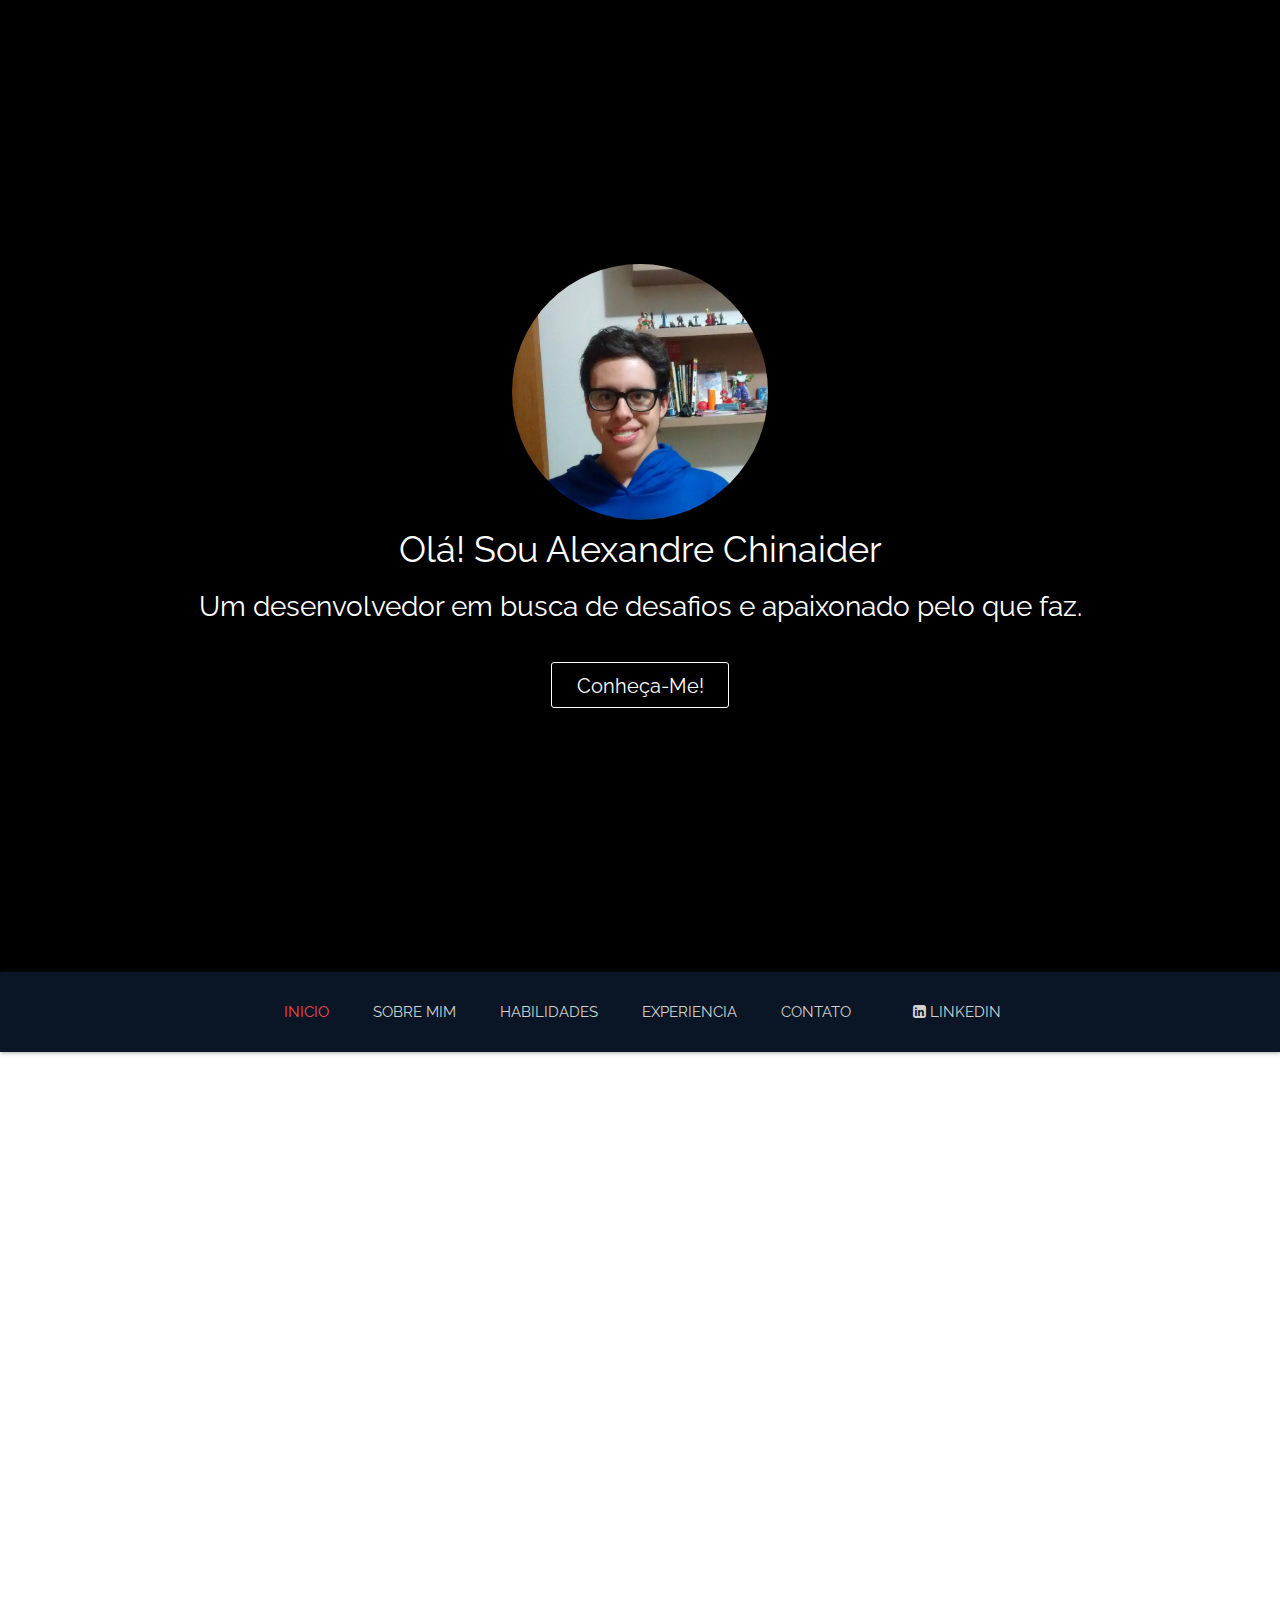
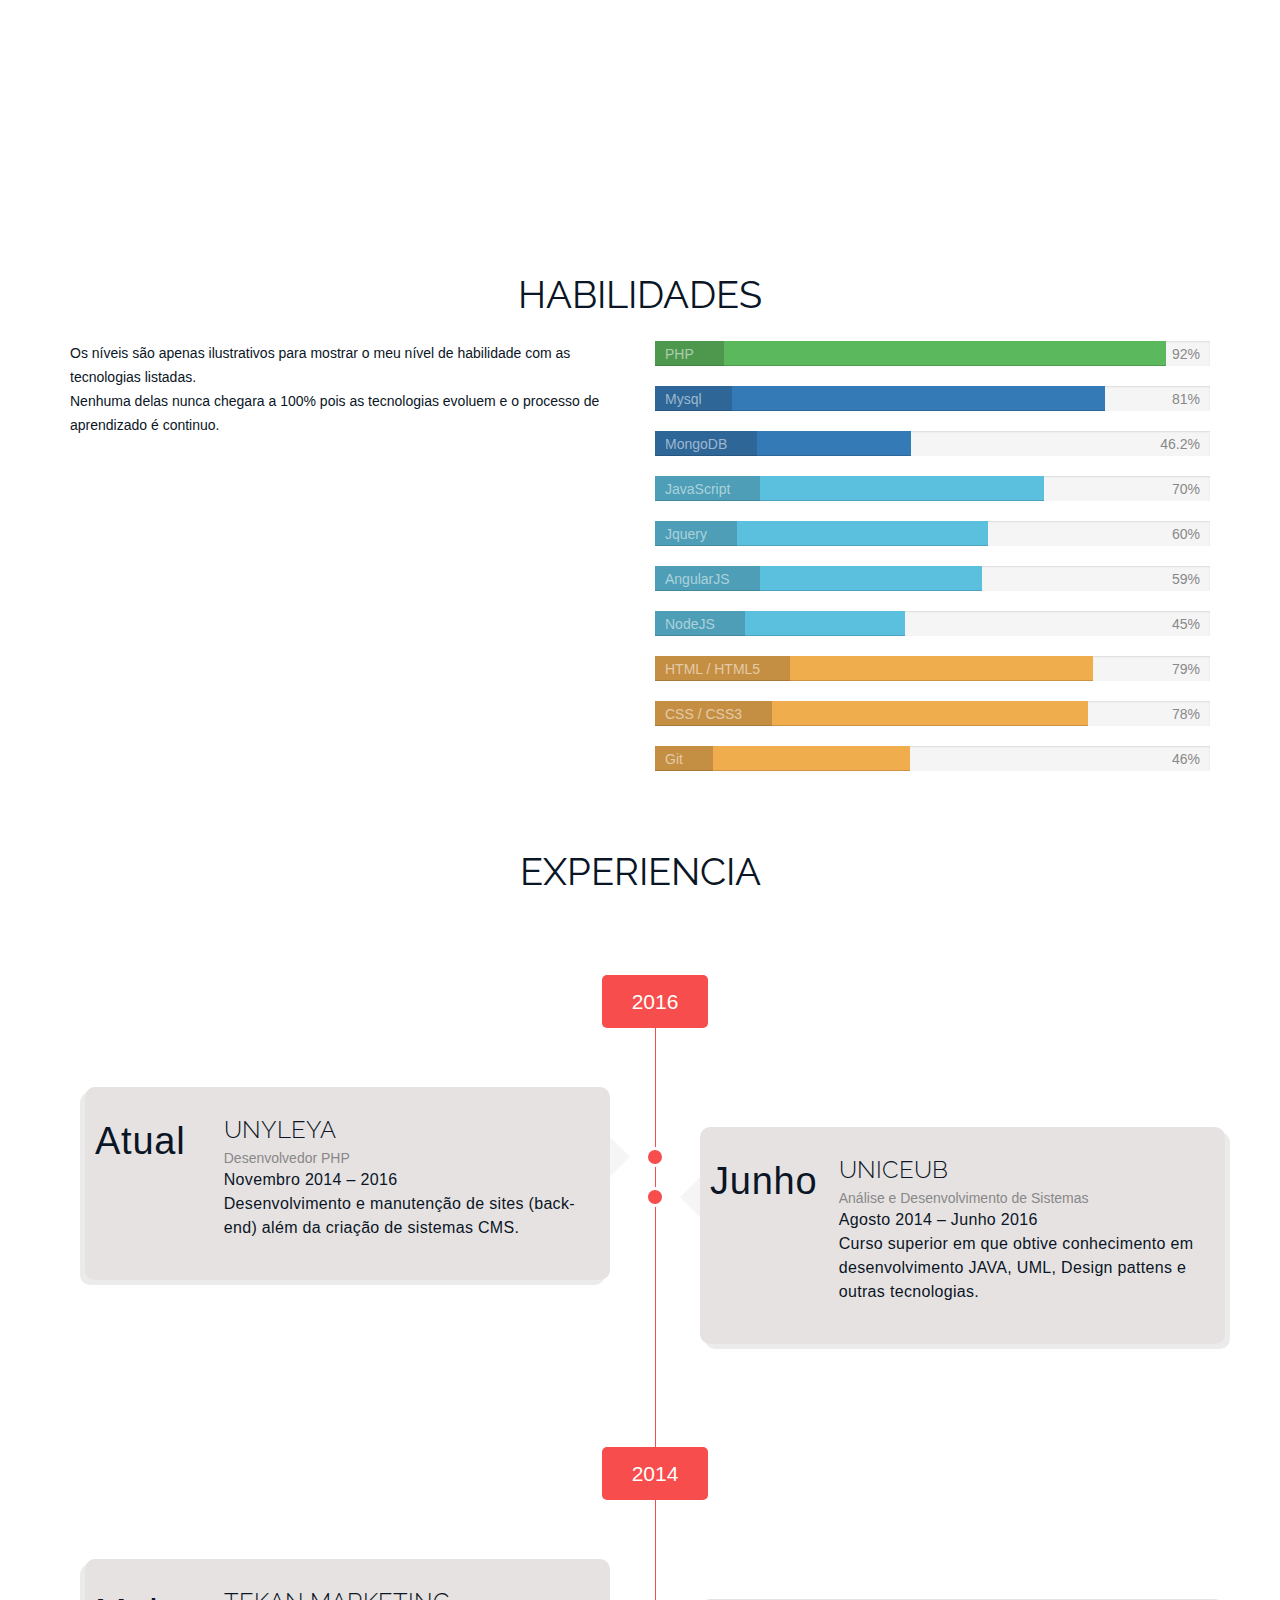
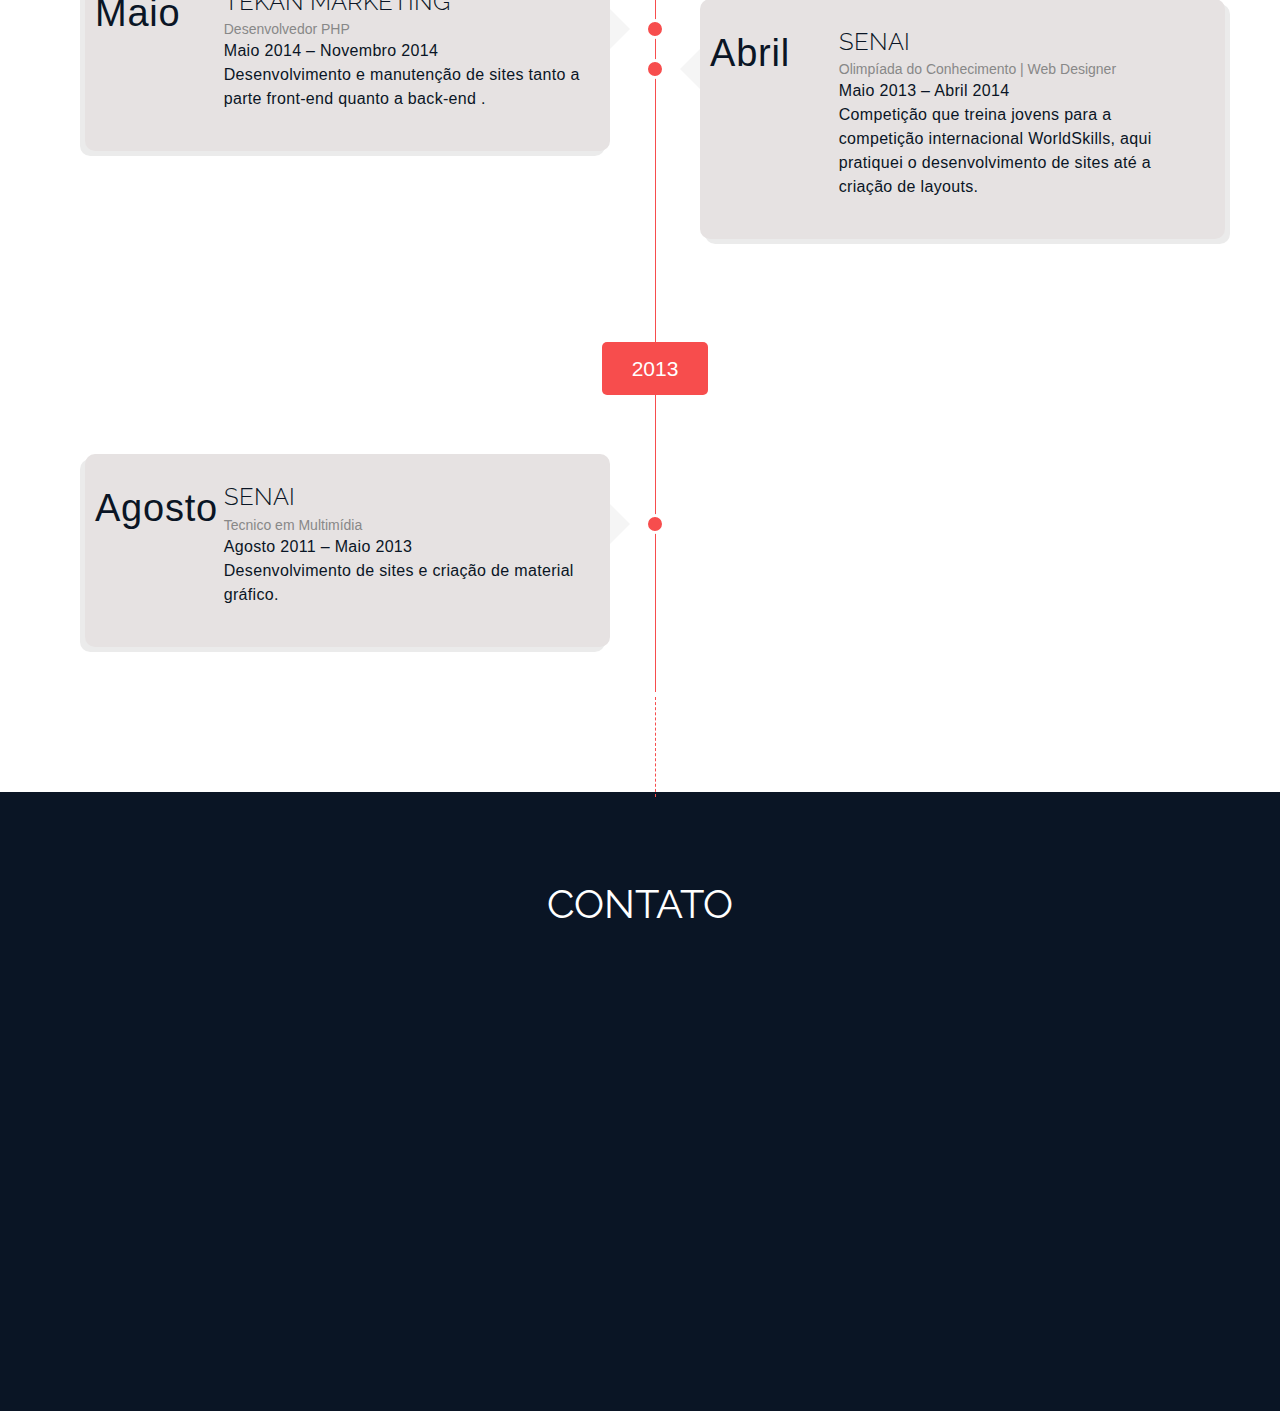
==== commit 5f019a14: "Adicionado mais alguns detalhes" ====
--- a/index.html
+++ b/index.html
@@ -37,14 +37,24 @@
             <![endif]-->
     </head>
     <body>
+        <script>
+          (function(i,s,o,g,r,a,m){i['GoogleAnalyticsObject']=r;i[r]=i[r]||function(){
+          (i[r].q=i[r].q||[]).push(arguments)},i[r].l=1*new Date();a=s.createElement(o),
+          m=s.getElementsByTagName(o)[0];a.async=1;a.src=g;m.parentNode.insertBefore(a,m)
+          })(window,document,'script','https://www.google-analytics.com/analytics.js','ga');
+
+          ga('create', 'UA-82543318-1', 'auto');
+          ga('send', 'pageview');
+
+        </script>
         <header id="header">
             <div class="homepage-hero-module">
                 <div class="video-container" id="teste">
                     <div class="top_left_cont zoomIn wow animated animated" id="logo" style="visibility: visible; animation-name: zoomIn; top: 50%;transform: translateY(-50%);"> 
-                        <img class="img-circle img-responsive" src="img/guy2.jpg" alt="Uma imagem só do rosto de Alexandre Chinaider sorrindo">
+                        <img class="img-circle img-responsive" src="img/guy2.jpg" title="Oi eu sou o Goku, opá quer dizer o Chinaider." alt="Uma imagem só do rosto de Alexandre Chinaider sorrindo">
 
                         <h2>Olá! Sou Alexandre Chinaider <br><strong>Um desenvolvedor em busca de desafios e apaixonado pelo que faz.</strong></h2>
-                        <a href="#aboutUs" class="read_more2 scroll-link">Conheça-me!</a> </div>
+                        <a href="#aboutUs" title="Um resumo sobre mim." class="read_more2 scroll-link">Conheça-me!</a> </div>
                     <div class="filter"></div>
                     <div class="video">
                         <video autoplay="" muted="" loop="" class="fillWidth">
@@ -64,18 +74,18 @@
         <header id="header_wrapper" style="z-index: 1000;">
             <div class="container">
                 <div class="header_box">
-                    <!--<div class=" "><a href="#">Resume</a></div>-->
                     <nav class="navbar navbar-inverse" role="navigation">
                         <div class="navbar-header">
                             <button type="button" id="nav-toggle" class="navbar-toggle" data-toggle="collapse" data-target="#main-nav"> <span class="sr-only">Toggle navigation</span> <span class="icon-bar"></span> <span class="icon-bar"></span> <span class="icon-bar"></span> </button>
                         </div>
                         <div id="main-nav" class="collapse navbar-collapse navStyle" style="background: none;">
                             <ul class="nav navbar-nav" id="mainNav">
-                                <li class="active"><a href="#header" class="scroll-link">Inicio</a></li>
-                                <li><a href="#aboutUs" class="scroll-link">Sobre Mim</a></li>
-                                <li><a href="#techSkills" class="scroll-link">Habilidades</a></li>
-                                <li><a href="#experience" class="scroll-link">Experiencia</a></li> 
-                                <li><a href="#contact" class="scroll-link">Contato</a></li>
+                                <li class="active"><a href="#header" title="Ehh.. por onde devemos começar mesmo? acho que do inicio." class="scroll-link">Inicio</a></li>
+                                <li><a href="#aboutUs" title="Um resumo sobre mim" class="scroll-link">Sobre Mim</a></li>
+                                <li><a href="#techSkills" title="Resumo dos meus principais conhecimentos" class="scroll-link">Habilidades</a></li>
+                                <li><a href="#experience" title="Um pouco sobre minha jornada" class="scroll-link">Experiencia</a></li> 
+                                <li><a href="#contact" title="Quer falar comigo? é fácil!" class="scroll-link">Contato</a></li>
+                                <li><a href="https://br.linkedin.com/in/alechinaider" title="Dê uma olhada no meu Linkedin" target="_blanck" class="scroll-link"><i class="fa fa-linkedin-square" aria-hidden="true"></i> Linkedin</a></li>
                             </ul>
                         </div>
                     </nav>
@@ -90,7 +100,8 @@
                     <h2>Sobre Mim</h2>
                     <div class="inner_section">
                         <div class="row">
-                            <div class="col-md-6"> <img class="img-responsive image-guy" src="img/guy.jpg" alt="Uma imagem de Alexandre Chinaider Sorrindo"> </div>
+                            <div class="col-md-6"> <img class="img-responsive image-guy" src="img/guy.jpg" alt="Uma imagem de Alexandre Chinaider Sorrindo" title="ste sou eu, um cara  *muito* viciado em café desenvolvedor de sistemas  
+                                    e amante do mundo da programação."> </div>
                             <div class="col-md-6">
 
                                 <p>
@@ -107,7 +118,7 @@
                                     <li class="points">Portavel</li> 
                                 </ul>
 
-                                <p> Este sou eu, um cara  *muito* viciado em café que desenvolve sistemas  
+                                <p> Este sou eu, um cara  *muito* viciado em café desenvolvedor de sistemas  
                                     e amante do mundo da programação.</p>
 
 
@@ -337,7 +348,7 @@
                 </section>
             </div>
             <div class="container">
-                <div class="footer_bottom"><span>Copyright © Todos os direitos reservados - Alexandre Chinaider - <script language=javascript type="text/javascript">var now = new Date();
+                <div class="footer_bottom"><span>Alexandre Chinaider - <script language=javascript type="text/javascript">var now = new Date();
                     document.write(now.getFullYear());</script> </div>
             </div>
         </footer>
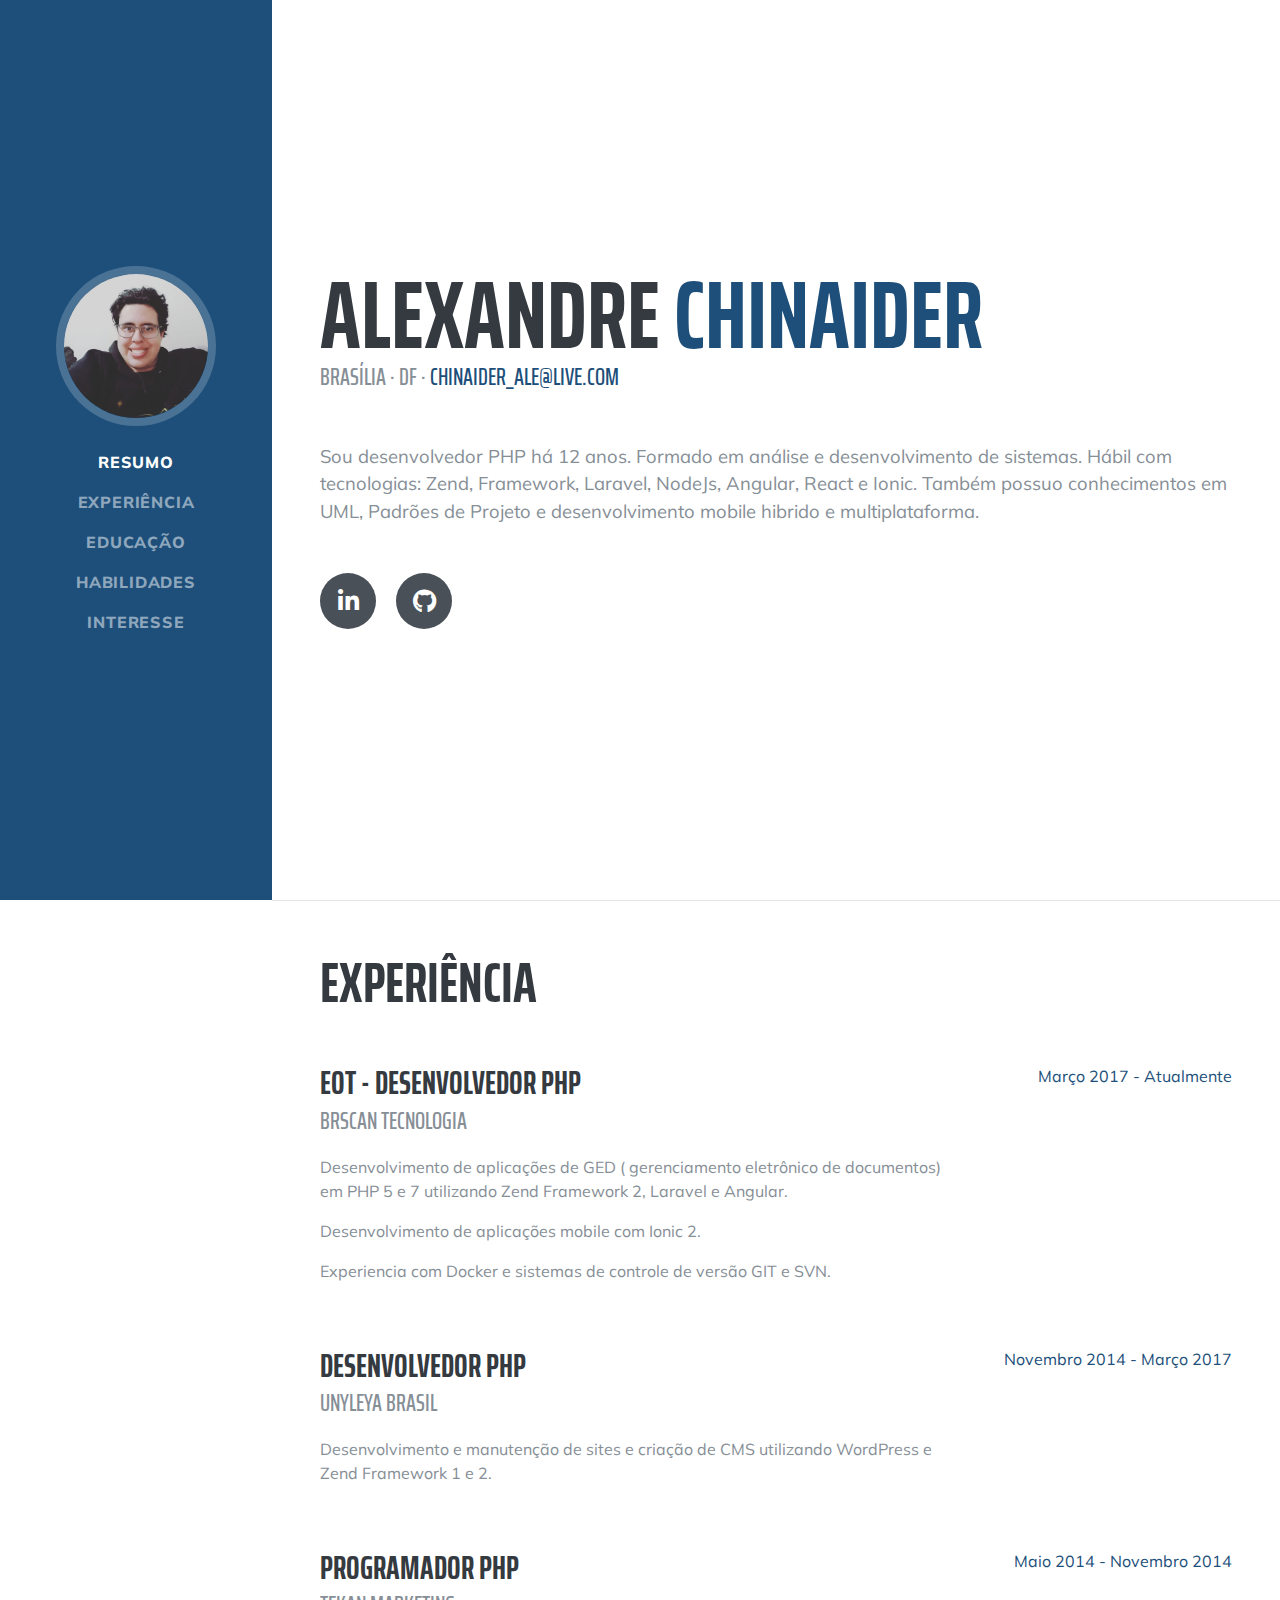
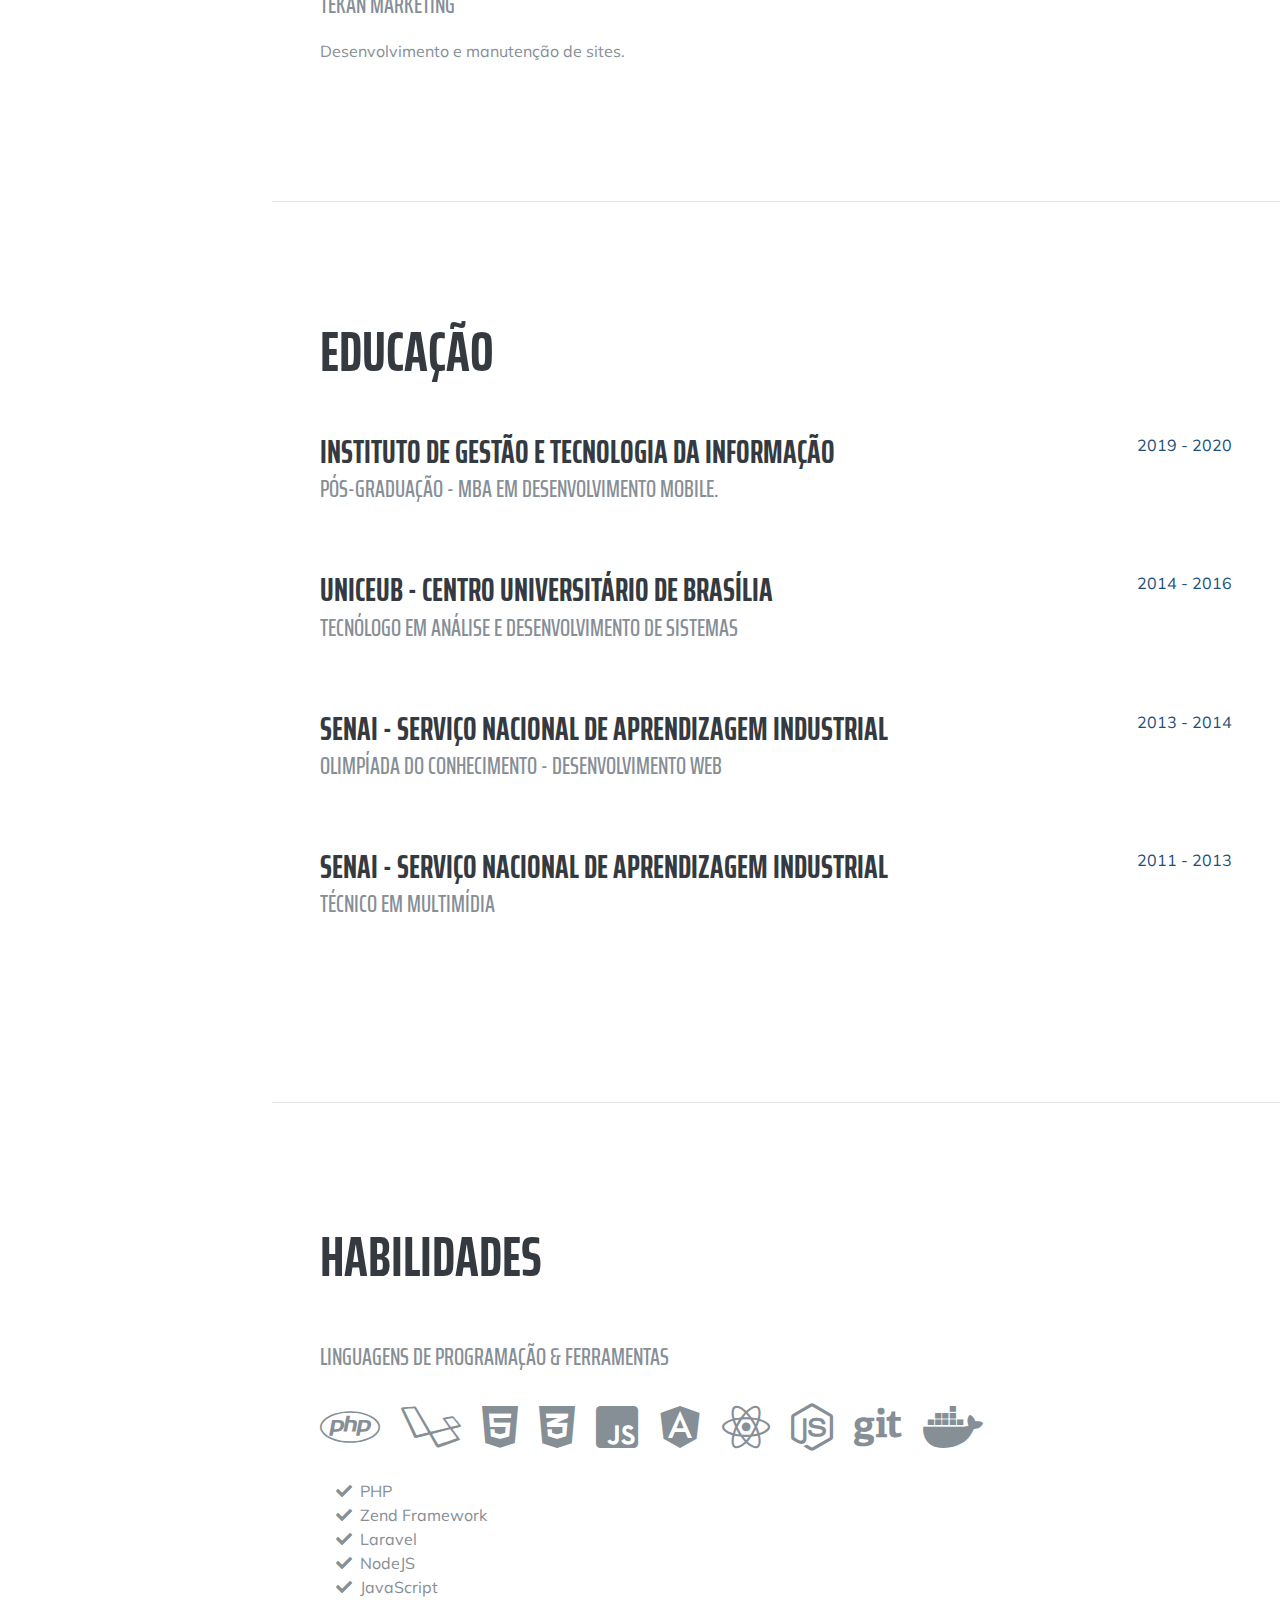
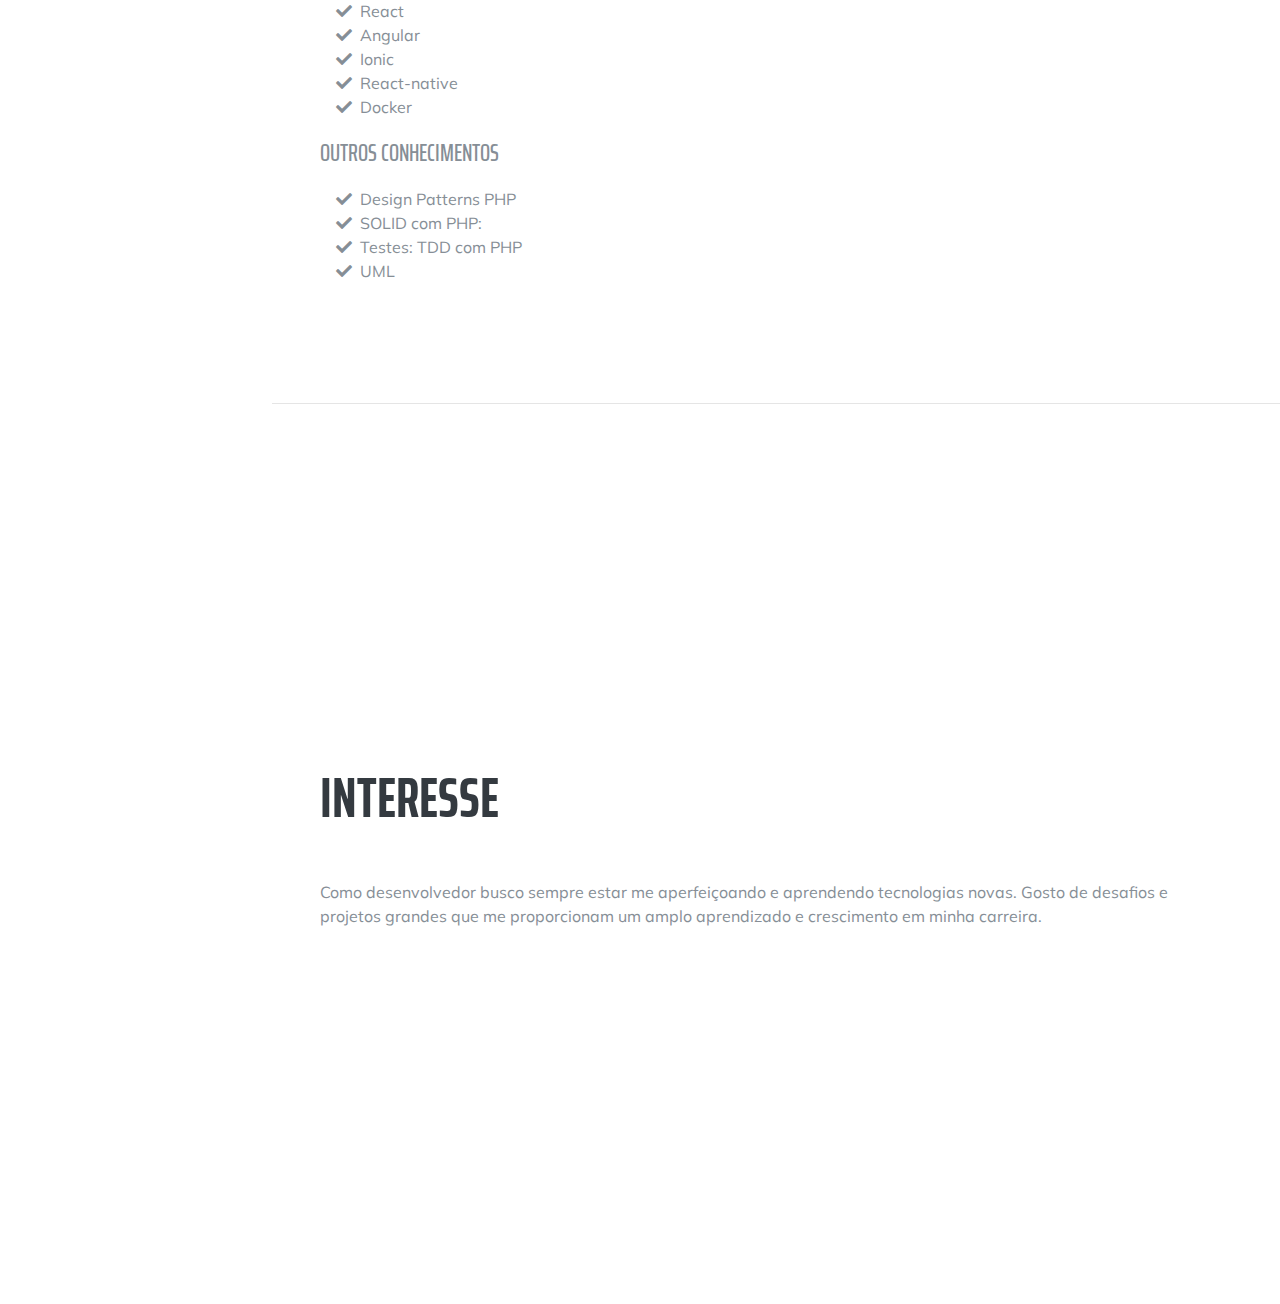
==== commit a4fc3ee5: "Nova versão do site" ====
--- a/index.html
+++ b/index.html
@@ -1,384 +1,255 @@
-<html class="csstransforms csstransforms3d csstransitions">
-    <head>
-        <meta charset="utf-8">
-        <meta name="author" content="Alexandre Chinaider">
-        <meta name="description" content="Alexandre Chinaider um desenvolvedor em busca de desafios e apaixonado pelo que faz."> 
-        <meta name="keywords" content="Alexandre Chinaider,desenvolvedor,php,programador">
-        <meta name="viewport" content="width=device-width, maximum-scale=1">
-        <meta http-equiv="cleartype" content="on">
-        <title>Chinaider | Web Developer</title>
-        <link rel="apple-touch-icon" sizes="57x57" href="img/apple-icon-57x57.png">
-        <link rel="apple-touch-icon" sizes="60x60" href="img/apple-icon-60x60.png">
-        <link rel="apple-touch-icon" sizes="72x72" href="img/apple-icon-72x72.png">
-        <link rel="apple-touch-icon" sizes="76x76" href="img/apple-icon-76x76.png">
-        <link rel="apple-touch-icon" sizes="114x114" href="img/apple-icon-114x114.png">
-        <link rel="apple-touch-icon" sizes="120x120" href="img/apple-icon-120x120.png">
-        <link rel="apple-touch-icon" sizes="144x144" href="img/apple-icon-144x144.png">
-        <link rel="apple-touch-icon" sizes="152x152" href="img/apple-icon-152x152.png">
-        <link rel="apple-touch-icon" sizes="180x180" href="img/apple-icon-180x180.png">
-        <link rel="icon" type="image/png" sizes="192x192"  href="img/android-icon-192x192.png">
-        <link rel="icon" type="image/png" sizes="32x32" href="img/favicon-32x32.png">
-        <link rel="icon" type="image/png" sizes="96x96" href="img/favicon-96x96.png">
-        <link rel="icon" type="image/png" sizes="16x16" href="img/favicon-16x16.png">
-        <link rel="manifest" href="img/manifest.json">
-        <meta name="msapplication-TileColor" content="#ffffff">
-        <meta name="msapplication-TileImage" content="img/ms-icon-144x144.png">
-        <meta name="theme-color" content="#ffffff">
-        <link href="css/bootstrap.min.css" rel="stylesheet" type="text/css">
-        <link rel="stylesheet" href="js/fancybox/jquery.fancybox.min.css" type="text/css" media="screen">
-        <link href="css/style.min.css" rel="stylesheet" type="text/css"> 
-        <link href="css/font-awesome.min.css" rel="stylesheet" type="text/css"> 
-        <link href="css/animate.min.css" rel="stylesheet" type="text/css">
-
-        <!--[if lt IE 9]>
-            <script src="js/respond-1.1.0.min.js"></script>
-            <script src="js/html5shiv.js"></script>
-            <script src="js/html5element.js"></script>
-            <![endif]-->
-    </head>
-    <body>
-        <script>
-          (function(i,s,o,g,r,a,m){i['GoogleAnalyticsObject']=r;i[r]=i[r]||function(){
-          (i[r].q=i[r].q||[]).push(arguments)},i[r].l=1*new Date();a=s.createElement(o),
-          m=s.getElementsByTagName(o)[0];a.async=1;a.src=g;m.parentNode.insertBefore(a,m)
-          })(window,document,'script','https://www.google-analytics.com/analytics.js','ga');
-
-          ga('create', 'UA-82543318-1', 'auto');
-          ga('send', 'pageview');
-
-        </script>
-        <header id="header">
-            <div class="homepage-hero-module">
-                <div class="video-container" id="teste">
-                    <div class="top_left_cont zoomIn wow animated animated" id="logo" style="visibility: visible; animation-name: zoomIn; top: 50%;transform: translateY(-50%);"> 
-                        <img class="img-circle img-responsive" src="img/guy2.jpg" title="Oi eu sou o Goku, opá quer dizer o Chinaider." alt="Uma imagem só do rosto de Alexandre Chinaider sorrindo">
-
-                        <h2>Olá! Sou Alexandre Chinaider <br><strong>Um desenvolvedor em busca de desafios e apaixonado pelo que faz.</strong></h2>
-                        <a href="#aboutUs" title="Um resumo sobre mim." class="read_more2 scroll-link">Conheça-me!</a> </div>
-                    <div class="filter"></div>
-                    <div class="video">
-                        <video autoplay="" muted="" loop="" class="fillWidth">
-                            <source src="video/Aloha-Mundo.mp4" type="video/mp4" />Your browser does not support the video tag. I suggest you upgrade your browser.
-                        </video>
-                    </div>
-
-                    <div class="poster hidden">
-                        <img src="video/Aloha-Mundo.jpg" alt="Print do video">
-                    </div>
-                </div>
-            </div>
-
-        </header>
-
-        <!--Header_section-->
-        <header id="header_wrapper" style="z-index: 1000;">
-            <div class="container">
-                <div class="header_box">
-                    <nav class="navbar navbar-inverse" role="navigation">
-                        <div class="navbar-header">
-                            <button type="button" id="nav-toggle" class="navbar-toggle" data-toggle="collapse" data-target="#main-nav"> <span class="sr-only">Toggle navigation</span> <span class="icon-bar"></span> <span class="icon-bar"></span> <span class="icon-bar"></span> </button>
-                        </div>
-                        <div id="main-nav" class="collapse navbar-collapse navStyle" style="background: none;">
-                            <ul class="nav navbar-nav" id="mainNav">
-                                <li class="active"><a href="#header" title="Ehh.. por onde devemos começar mesmo? acho que do inicio." class="scroll-link">Inicio</a></li>
-                                <li><a href="#aboutUs" title="Um resumo sobre mim" class="scroll-link">Sobre Mim</a></li>
-                                <li><a href="#techSkills" title="Resumo dos meus principais conhecimentos" class="scroll-link">Habilidades</a></li>
-                                <li><a href="#experience" title="Um pouco sobre minha jornada" class="scroll-link">Experiencia</a></li> 
-                                <li><a href="#contact" title="Quer falar comigo? é fácil!" class="scroll-link">Contato</a></li>
-                                <li><a href="https://br.linkedin.com/in/alechinaider" title="Dê uma olhada no meu Linkedin" target="_blanck" class="scroll-link"><i class="fa fa-linkedin-square" aria-hidden="true"></i> Linkedin</a></li>
-                            </ul>
-                        </div>
-                    </nav>
-                </div>
-            </div>
-        </header><div></div>
-        <!--Header_section--> 
-
-        <section id="aboutUs"><!--Aboutus-->
-            <div class="inner_wrapper about-us aboutUs-container fadeInLeft animated wow" style="visibility: hidden; animation-name: none;">
-                <div class="container">
-                    <h2>Sobre Mim</h2>
-                    <div class="inner_section">
-                        <div class="row">
-                            <div class="col-md-6"> <img class="img-responsive image-guy" src="img/guy.jpg" alt="Uma imagem de Alexandre Chinaider Sorrindo" title="ste sou eu, um cara  *muito* viciado em café desenvolvedor de sistemas  
-                                    e amante do mundo da programação."> </div>
-                            <div class="col-md-6">
-
-                                <p>
-                                    Com a união de muitos códigos,café e o desejo finito e insaciável de conhecimento
-                                    surge um desenvolvedor em busca de superar desafios utilizando as melhores
-                                    praticas e metodologias de desenvolvimento a seu dispor para criar um sistema: </p> 
-
-                                <ul class="about-us-list">
-                                    <li class="points">Funcional</li> 
-                                    <li class="points">Confiável</li> 
-                                    <li class="points">Usável</li> 
-                                    <li class="points">Eficiente</li> 
-                                    <li class="points">Manutenivél</li> 
-                                    <li class="points">Portavel</li> 
-                                </ul>
-
-                                <p> Este sou eu, um cara  *muito* viciado em café desenvolvedor de sistemas  
-                                    e amante do mundo da programação.</p>
-
-
-
-                            </div>
-                        </div>
-                    </div>
-                </div> 
-            </div>
-        </section>
-        <!--Aboutus--> 
-
-
-
-        <!--Service--> 
-        <section id="techSkills">
-            <div class="container">
-                <div class="row"> 
-                    <h2>Habilidades</h2>
-                    <div class="col-sm-6 col-md-6">
-                        <p>Os níveis são apenas ilustrativos para mostrar o meu nível de habilidade com as tecnologias listadas.</p>
-                        <p>Nenhuma delas nunca chegara a 100% pois as tecnologias evoluem e o processo de aprendizado é continuo.</p>
-                    </div>
-                    <div class="col-sm-6 col-md-6">
-
-                        <div class="progress">
-                            <div class="progress-bar progress-bar-success" role="progressbar" aria-valuenow="92" aria-valuemin="0" aria-valuemax="100" style="width: 92%;">
-                                <span class="sr-only">92%</span>
-                            </div>
-                            <span class="progress-type">PHP</span>
-                            <span class="progress-completed">92%</span>
-                        </div>
-                        <div class="progress">
-                            <div class="progress-bar" role="progressbar" aria-valuenow="81" aria-valuemin="0" aria-valuemax="100" style="width: 81%">
-                                <span class="sr-only">81%</span>
-                            </div>
-                            <span class="progress-type">Mysql</span>
-                            <span class="progress-completed">81%</span>
-                        </div>
-                        <div class="progress">
-                            <div class="progress-bar" role="progressbar" aria-valuenow="46" aria-valuemin="0" aria-valuemax="100" style="width: 46.2%">
-                                <span class="sr-only">46.2%</span>
-                            </div>
-                            <span class="progress-type">MongoDB</span>
-                            <span class="progress-completed">46.2%</span>
-                        </div>
-                        <div class="progress">
-                            <div class="progress-bar progress-bar-info" role="progressbar" aria-valuenow="70" aria-valuemin="0" aria-valuemax="100" style="width: 70%">
-                                <span class="sr-only">70%</span>
-                            </div>
-                            <span class="progress-type">JavaScript</span>
-                            <span class="progress-completed">70%</span>
-                        </div>
-                        <div class="progress">
-                            <div class="progress-bar progress-bar-info" role="progressbar" aria-valuenow="60" aria-valuemin="0" aria-valuemax="100" style="width: 60%">
-                                <span class="sr-only">60%</span>
-                            </div>
-                            <span class="progress-type">Jquery</span>
-                            <span class="progress-completed">60%</span>
-                        </div>
-                        <div class="progress">
-                            <div class="progress-bar progress-bar-info" role="progressbar" aria-valuenow="59" aria-valuemin="0" aria-valuemax="100" style="width: 59%">
-                                <span class="sr-only">59%</span>
-                            </div>
-                            <span class="progress-type">AngularJS</span>
-                            <span class="progress-completed">59%</span>
-                        </div>
-                        <div class="progress">
-                            <div class="progress-bar progress-bar-info" role="progressbar" aria-valuenow="45" aria-valuemin="0" aria-valuemax="100" style="width: 45%">
-                                <span class="sr-only">45%</span>
-                            </div>
-                            <span class="progress-type">NodeJS</span>
-                            <span class="progress-completed">45%</span>
-                        </div>
-                        <div class="progress">
-                            <div class="progress-bar progress-bar-warning" role="progressbar" aria-valuenow="79" aria-valuemin="0" aria-valuemax="100" style="width: 79%">
-                                <span class="sr-only">79%</span>
-                            </div>
-                            <span class="progress-type">HTML / HTML5</span>
-                            <span class="progress-completed">79%</span>
-                        </div>
-                        <div class="progress">
-                            <div class="progress-bar progress-bar-warning" role="progressbar" aria-valuenow="78" aria-valuemin="0" aria-valuemax="100" style="width: 78%">
-                                <span class="sr-only">78%</span>
-                            </div>
-                            <span class="progress-type">CSS / CSS3</span>
-                            <span class="progress-completed">78%</span>
-                        </div>
-                        <div class="progress">
-                            <div class="progress-bar progress-bar-warning" role="progressbar" aria-valuenow="46" aria-valuemin="46" aria-valuemax="100" style="width: 46%">
-                                <span class="sr-only">46%</span>
-                            </div>
-                            <span class="progress-type">Git</span>
-                            <span class="progress-completed">46%</span>
-                        </div>
-                    </div>
-                </div>
-            </div>
-        </section>
-
-
-        <section id="experience">
-            <div class="container">
-                <section id="news" class="white-bg padding-top-bottom">
-                    <h2>Experiencia</h2>
-                    <div class="container">
-                        <div class="timeline">
-                            <div class="date-title">
-                                <span>2016</span>
-                            </div>
-                            <div class="row">
-                                <div class="col-sm-6 col-xs-12 news-item">
-                                    <div class="news-content">
-                                        <div class="date">
-                                            <p>Atual</p> 
-                                        </div>
-                                        <h2 class="news-title">Unyleya</h2> 
-                                        <span>Desenvolvedor PHP</span>
-                                        <p>Novembro 2014 – 2016<br> Desenvolvimento e manutenção de sites (back-end) além da criação de sistemas CMS.</p>
-
-                                    </div>
-                                </div>
-
-                                <div class="col-sm-6 col-xs-12 news-item right">
-                                    <div class="news-content">
-                                        <div class="date">
-                                            <p>Junho</p> 
-                                        </div>
-                                        <h2 class="news-title">UniCeub</h2> 
-                                        <span>Análise e Desenvolvimento de Sistemas</span>
-                                        <p>Agosto 2014 – Junho 2016<br>Curso superior em que obtive conhecimento em desenvolvimento JAVA, UML, Design pattens e outras tecnologias.</p>
-
-                                    </div>
-                                </div>
-                            </div>
-
-
-                            <div class="date-title">
-                                <span>2014</span>
-                            </div>
-                            <div class="row">	
-                                <div class="col-sm-6 col-xs-12 news-item">
-                                    <div class="news-content">
-                                        <div class="date">
-                                            <p>Maio</p> 
-                                        </div>
-                                        <h2 class="news-title">Tekan Marketing</h2> 
-                                        <span>Desenvolvedor PHP</span>
-                                        <p>Maio 2014 – Novembro 2014<br>Desenvolvimento e manutenção de sites tanto a parte front-end quanto a back-end .</p>
-
-                                    </div>
-                                </div>
-                                <div class="col-sm-6 col-xs-12 news-item right">
-                                    <div class="news-content">
-                                        <div class="date">
-                                            <p>Abril</p> 
-                                        </div>
-                                        <h2 class="news-title">SENAI</h2> 
-                                        <span>Olimpíada do Conhecimento | Web Designer</span>
-                                        <p>Maio 2013 – Abril 2014<br> Competição que treina jovens para a competição internacional WorldSkills, aqui pratiquei o desenvolvimento de sites até a criação de layouts.</p>
-
-                                    </div>
-                                </div>
-                            </div>
-                            <div class="date-title">
-                                <span>2013</span>
-                            </div>
-                            <div class="row">
-                                <div class="col-sm-6 col-xs-12 news-item">
-                                    <div class="news-content">
-                                        <div class="date">
-                                            <p>Agosto</p> 
-                                        </div>
-                                        <h2 class="news-title">Senai</h2> 
-                                        <span>Tecnico em Multimídia</span>
-                                        <p>Agosto 2011 – Maio 2013<br>Desenvolvimento de sites e criação de material gráfico.</p>
-
-                                    </div>
-                                </div>
-                            </div>
-                        </div>
-                    </div>
-                </section>
-            </div>				                                                      
-        </section> 
-        <!--Footer-->
-        <footer class="footer_wrapper" id="contact">
-            <div class="container">
-                <section class="page_section contact" id="contact">
-                    <div class="contact_section">
-                        <h2>Contato</h2>
-
-                    </div>
-                    <div class="row">
-                        <div class="col-lg-4 wow fadeInLeft" style="visibility: hidden; animation-name: none;">	
-                            <div class="contact_info">
-                                <div class="detail">
-                                    <h4>Local</h4>
-                                    <p>Taguatinga Norte - Brasilia DF</p>
-                                </div>
-                                <div class="detail">
-                                    <h4>Telefone</h4>
-                                    <p>(61) 99595-8869<br>(61) 98289-6014</p>
-
-                                </div>
-                                <div class="detail">
-                                    <h4>E-mail</h4>
-                                    <p>chinaider_ale@live.com</p>
-                                </div> 
-                            </div>
-                        </div>
-                        <div class="col-lg-8 wow fadeInLeft delay-06s" style="visibility: hidden; animation-name: none;">
-                            <form id="contactform" method="POST" class="form">
-                                <input class="input-text" type="text" name="name" placeholder="Seu nome">
-                                <input class="input-text" type="email" name="_replyto" placeholder="Seu e-mail">
-                                <textarea class="input-text text-area" name="message" placeholder="Sua menssagem"></textarea>
-                                <input type="hidden" name="_next" value="http://chinaider.com.br" />
-                                <input type="hidden" name="_subject" value="COntanto pelo seu site" />
-                                <input class="input-btn" type="submit" value="Enviar">
-                                <input type="text" name="_gotcha" style="display:none" />
-                            </form>
-                            <script>
-                                var contactform = document.getElementById('contactform');
-                                contactform.setAttribute('action', 'https://formspree.io/chinaider_ale@live.com');</script>
-                        </div>
-                    </div>
-                </section>
-            </div>
-            <div class="container">
-                <div class="footer_bottom"><span>Alexandre Chinaider - <script language=javascript type="text/javascript">var now = new Date();
-                    document.write(now.getFullYear());</script> </div>
-            </div>
-        </footer>
-
-        <script type="text/javascript" src="js/jquery-1.11.0.min.js"></script>
-        <script type="text/javascript" src="js/bootstrap.min.js"></script>
-        <script type="text/javascript" src="js/jquery-scrolltofixed.min.js"></script>
-        <script type="text/javascript" src="js/jquery.nav.min.js"></script> 
-        <script type="text/javascript" src="js/jquery.easing.1.3.min.js"></script>
-        <script type="text/javascript" src="js/jquery.isotope.min.js"></script>
-        <script type="text/javascript" src="js/fancybox/jquery.fancybox.pack.js"></script> 
-        <script type="text/javascript" src="js/wow.min.js"></script> 
-        <script type="text/javascript">
-
-                    function thirty_pc() {
-                        var height = ($(window).height() - 80);
-                        var thirtypc = (height <= 4800) ? ((2.4 * height) / 100) : ((height / 2) / 100);
-
-                        thirtypc = parseInt(thirtypc) + '%';
-                        console.log(height, thirtypc);
-                        $("#teste").css('min-height', thirtypc);
-                    }
-
-                    $(document).ready(function () {
-                        thirty_pc();
-                        $(window).bind('resize', thirty_pc);
-                    });
-        </script>
-        <script type="text/javascript" src="js/custom.min.js"></script>
-
-
-    </body>
+<!DOCTYPE html>
+<html lang="en">
+
+<head>
+
+    <meta name="author" content="Alexandre Chinaider">
+    <meta name="description" content="Alexandre Chinaider Desenvolvedor PHP">
+    <meta name="keywords" content="Alexandre Chinaider,Alexandre,Chinaider,desenvolvedor,php,programador,laravel,zend,mobile,ionic,react,profissional,tecnologia,TI">
+    <meta name="viewport" content="width=device-width, maximum-scale=1">
+    <meta http-equiv="cleartype" content="on">
+
+    <title>Chinaider | Desenvolvedor PHP</title>
+
+    <link rel="apple-touch-icon" sizes="57x57" href="img/favicon/apple-icon-57x57.png">
+    <link rel="apple-touch-icon" sizes="60x60" href="img/favicon/apple-icon-60x60.png">
+    <link rel="apple-touch-icon" sizes="72x72" href="img/favicon/apple-icon-72x72.png">
+    <link rel="apple-touch-icon" sizes="76x76" href="img/favicon/apple-icon-76x76.png">
+    <link rel="apple-touch-icon" sizes="114x114" href="img/favicon/apple-icon-114x114.png">
+    <link rel="apple-touch-icon" sizes="120x120" href="img/favicon/apple-icon-120x120.png">
+    <link rel="apple-touch-icon" sizes="144x144" href="img/favicon/apple-icon-144x144.png">
+    <link rel="apple-touch-icon" sizes="152x152" href="img/favicon/apple-icon-152x152.png">
+    <link rel="apple-touch-icon" sizes="180x180" href="img/favicon/apple-icon-180x180.png">
+    <link rel="icon" type="image/png" sizes="192x192"  href="img/favicon/android-icon-192x192.png">
+    <link rel="icon" type="image/png" sizes="32x32" href="img/favicon/favicon-32x32.png">
+    <link rel="icon" type="image/png" sizes="96x96" href="img/favicon/favicon-96x96.png">
+    <link rel="icon" type="image/png" sizes="16x16" href="img/favicon/favicon-16x16.png">
+    <link rel="manifest" href="img/favicon/manifest.json">
+
+    <!-- Bootstrap core CSS -->
+    <link href="vendor/bootstrap/css/bootstrap.min.css" rel="stylesheet">
+
+    <!-- Custom fonts for this template -->
+    <link href="https://fonts.googleapis.com/css?family=Saira+Extra+Condensed:500,700" rel="stylesheet">
+    <link href="https://fonts.googleapis.com/css?family=Muli:400,400i,800,800i" rel="stylesheet">
+    <link href="vendor/fontawesome-free/css/all.min.css" rel="stylesheet">
+
+    <!-- Custom styles for this template -->
+    <link href="css/resume.min.css" rel="stylesheet">
+
+</head>
+
+<body id="page-top">
+<script>
+    (function(i,s,o,g,r,a,m){i['GoogleAnalyticsObject']=r;i[r]=i[r]||function(){
+        (i[r].q=i[r].q||[]).push(arguments)},i[r].l=1*new Date();a=s.createElement(o),
+        m=s.getElementsByTagName(o)[0];a.async=1;a.src=g;m.parentNode.insertBefore(a,m)
+    })(window,document,'script','https://www.google-analytics.com/analytics.js','ga');
+
+    ga('create', 'UA-82543318-1', 'auto');
+    ga('send', 'pageview');
+
+</script>
+<nav class="navbar navbar-expand-lg navbar-dark bg-primary fixed-top" id="sideNav">
+    <a class="navbar-brand js-scroll-trigger" href="#page-top">
+        <span class="d-block d-lg-none">Alexandre Chinaider</span>
+        <span class="d-none d-lg-block">
+            <img class="img-fluid img-profile rounded-circle mx-auto mb-2" src="img/profile.jpg" alt="Foto de Alexandre Chinaider" title="Alexandre Chinaider">
+        </span>
+    </a>
+    <button class="navbar-toggler" type="button" data-toggle="collapse" data-target="#navbarSupportedContent" aria-controls="navbarSupportedContent" aria-expanded="false" aria-label="Toggle navigation">
+        <span class="navbar-toggler-icon"></span>
+    </button>
+    <div class="collapse navbar-collapse" id="navbarSupportedContent">
+        <ul class="navbar-nav">
+            <li class="nav-item">
+                <a class="nav-link js-scroll-trigger" href="#about">Resumo</a>
+            </li>
+            <li class="nav-item">
+                <a class="nav-link js-scroll-trigger" href="#experience">Experiência</a>
+            </li>
+            <li class="nav-item">
+                <a class="nav-link js-scroll-trigger" href="#education">Educação</a>
+            </li>
+            <li class="nav-item">
+                <a class="nav-link js-scroll-trigger" href="#skills">Habilidades‎</a>
+            </li>
+            <li class="nav-item">
+                <a class="nav-link js-scroll-trigger" href="#interests">Interesse</a>
+            </li>
+        </ul>
+    </div>
+</nav>
+
+<div class="container-fluid p-0">
+
+    <section class="resume-section p-3 p-lg-5 d-flex align-items-center" id="about">
+        <div class="w-100">
+            <h1 class="mb-0">Alexandre
+                <span class="text-primary">Chinaider</span>
+            </h1>
+            <div class="subheading mb-5">Brasília · DF ·
+                <a title="e-mail: chinaider_ale@live.com" href="mailto:chinaider_ale@live.com">chinaider_ale@live.com</a>
+            </div>
+
+            <p class="lead mb-5">Sou desenvolvedor PHP há <span id="tempo">6</span> anos. Formado em análise e desenvolvimento de sistemas. Hábil com tecnologias: Zend, Framework, Laravel, NodeJs, Angular, React e Ionic. Também possuo conhecimentos em UML, Padrões de Projeto e desenvolvimento mobile hibrido e multiplataforma. </p>
+            <div class="social-icons">
+                <a title="Linkedin"  target="_blank" href="https://www.linkedin.com/in/alechinaider/"><i class="fab fa-linkedin-in"></i>
+                </a>
+                <a title="GitHub" target="_blank" href="https://github.com/Chinaider"><i class="fab fa-github"></i>
+                </a>
+            </div>
+        </div>
+    </section>
+
+    <hr class="m-0">
+
+    <section class="resume-section p-3 p-lg-5 d-flex justify-content-center" id="experience">
+        <div class="w-100">
+            <h2 class="mb-5">Experiência</h2>
+
+            <div class="resume-item d-flex flex-column flex-md-row justify-content-between mb-5">
+                <div class="resume-content"><h3 class="mb-0">EOT - Desenvolvedor PHP</h3><div class="subheading mb-3">BrScan Tecnologia</div><p>Desenvolvimento de aplicações de GED ( gerenciamento eletrônico de documentos) em PHP 5 e 7 utilizando Zend Framework 2, Laravel e  Angular.</p><p> Desenvolvimento de aplicações mobile com Ionic 2.</p><p> Experiencia com Docker e sistemas de controle de versão GIT e SVN.</p>
+                </div>
+                <div class="resume-date text-md-right"><span class="text-primary">Março 2017 - Atualmente</span>
+                </div>
+            </div>
+
+            <div class="resume-item d-flex flex-column flex-md-row justify-content-between mb-5">
+                <div class="resume-content"><h3 class="mb-0">Desenvolvedor PHP</h3><div class="subheading mb-3">UnYLeYa Brasil</div><p>Desenvolvimento e manutenção de sites e criação de CMS utilizando WordPress e Zend Framework 1 e 2.</p>
+                </div>
+                <div class="resume-date text-md-right"><span class="text-primary">Novembro 2014 - Março 2017</span>
+                </div>
+            </div>
+
+            <div class="resume-item d-flex flex-column flex-md-row justify-content-between mb-5">
+                <div class="resume-content"><h3 class="mb-0">Programador PHP</h3><div class="subheading mb-3">Tekan Marketing</div><p>Desenvolvimento e manutenção de sites.</p>
+                </div>
+                <div class="resume-date text-md-right"><span class="text-primary">Maio 2014 - Novembro 2014</span>
+                </div>
+            </div>
+
+
+        </div>
+
+    </section>
+
+    <hr class="m-0">
+
+    <section class="resume-section p-3 p-lg-5 d-flex align-items-center" id="education">
+        <div class="w-100">
+            <h2 class="mb-5">Educação</h2>
+
+            <div class="resume-item d-flex flex-column flex-md-row justify-content-between mb-5">
+                <div class="resume-content"><h3 class="mb-0">Instituto de Gestão e Tecnologia da Informação</h3><div class="subheading mb-3">Pós-Graduação - MBA em Desenvolvimento Mobile.</div>
+                </div>
+                <div class="resume-date text-md-right"><span class="text-primary">2019 - 2020</span>
+                </div>
+            </div>
+
+            <div class="rresume-item d-flex flex-column flex-md-row justify-content-between mb-5">
+                <div class="resume-content"><h3 class="mb-0">UniCEUB - Centro Universitário de Brasília</h3><div class="subheading mb-3">Tecnólogo em Análise e Desenvolvimento de Sistemas</div>
+                </div>
+                <div class="resume-date text-md-right"><span class="text-primary">2014 - 2016</span>
+                </div>
+            </div>
+
+            <div class="resume-item d-flex flex-column flex-md-row justify-content-between mb-5">
+                <div class="resume-content"><h3 class="mb-0">Senai - Serviço Nacional de Aprendizagem Industrial</h3><div class="subheading mb-3">Olimpíada Do Conhecimento - Desenvolvimento Web</div>
+                </div>
+                <div class="resume-date text-md-right"><span class="text-primary">2013 - 2014</span>
+                </div>
+            </div>
+
+            <div class="resume-item d-flex flex-column flex-md-row justify-content-between mb-5">
+                <div class="resume-content"><h3 class="mb-0">Senai - Serviço Nacional de Aprendizagem Industrial</h3><div class="subheading mb-3">Técnico em Multimídia</div>
+                </div>
+                <div class="resume-date text-md-right"><span class="text-primary">2011 - 2013</span>
+                </div>
+            </div>
+
+        </div>
+    </section>
+
+    <hr class="m-0">
+
+    <section class="resume-section p-3 p-lg-5 d-flex align-items-center" id="skills">
+        <div class="w-100">
+            <h2 class="mb-5">Habilidades</h2>
+
+            <div class="subheading mb-3">Linguagens de Programação &amp; Ferramentas</div>
+            <ul class="list-inline dev-icons">
+                <li title="PHP" class="list-inline-item"><i class="fab fa-php"></i>
+                </li>
+                <li title="Laravel Framework" class="list-inline-item"><i class="fab fa-laravel"></i>
+                </li>
+                <li title="HTML 5" class="list-inline-item"><i class="fab fa-html5"></i>
+                </li>
+                <li title="CSS 3" class="list-inline-item"><i class="fab fa-css3-alt"></i>
+                </li>
+                <li title="JavaScript" class="list-inline-item"><i class="fab fa-js-square"></i>
+                </li>
+                <li title="Angular" class="list-inline-item"><i class="fab fa-angular"></i>
+                </li>
+                <li title="React" class="list-inline-item"><i class="fab fa-react"></i>
+                </li>
+                <li title="NodeJS" class="list-inline-item"><i class="fab fa-node-js"></i>
+                </li>
+                <li title="Git" class="list-inline-item"><i class="fab fa-git"></i>
+                </li>
+                <li title="Docker" class="list-inline-item"><i class="fab fa-docker"></i>
+                </li>
+            </ul>
+
+            <div class="subheading mb-3"></div>
+            <ul class="fa-ul mb-0">
+                <li><i class="fa-li fa fa-check"></i>PHP </li>
+                <li><i class="fa-li fa fa-check"></i>Zend Framework </li>
+                <li><i class="fa-li fa fa-check"></i>Laravel </li>
+                <li><i class="fa-li fa fa-check"></i>NodeJS </li>
+                <li><i class="fa-li fa fa-check"></i>JavaScript </li>
+                <li><i class="fa-li fa fa-check"></i>React </li>
+                <li><i class="fa-li fa fa-check"></i>Angular </li>
+                <li><i class="fa-li fa fa-check"></i>Ionic </li>
+                <li><i class="fa-li fa fa-check"></i>React-native </li>
+                <li><i class="fa-li fa fa-check"></i>Docker </li>
+            </ul>
+            <div class="subheading mb-3"></div>
+            <div class="subheading mb-3">Outros Conhecimentos</div>
+            <ul class="fa-ul mb-0">
+                <li><i class="fa-li fa fa-check"></i>Design Patterns PHP </li>
+                <li><i class="fa-li fa fa-check"></i>SOLID com PHP: </li>
+                <li><i class="fa-li fa fa-check"></i>Testes: TDD com PHP </li>
+                <li><i class="fa-li fa fa-check"></i>UML </li>
+            </ul>
+        </div>
+    </section>
+
+    <hr class="m-0">
+
+    <section class="resume-section p-3 p-lg-5 d-flex align-items-center" id="interests">
+        <div class="w-100">
+            <h2 class="mb-5">Interesse</h2>
+            <p>Como desenvolvedor busco sempre estar me aperfeiçoando e aprendendo tecnologias novas. Gosto de desafios e projetos grandes que me proporcionam um amplo aprendizado e crescimento em minha carreira. </p>
+        </div>
+    </section>
+
+</div>
+
+<!-- Bootstrap core JavaScript -->
+<script src="vendor/jquery/jquery.min.js"></script>
+<script src="vendor/bootstrap/js/bootstrap.bundle.min.js"></script>
+
+<!-- Plugin JavaScript -->
+<script src="vendor/jquery-easing/jquery.easing.min.js"></script>
+
+<!-- Custom scripts for this template -->
+<script src="js/resume.min.js"></script>
+
+<script type="application/javascript">
+    $(function(){$('#tempo').text((new Date()).getFullYear()-2014);});
+</script>
+
+</body>
+
 </html>
--- a/vendor/fontawesome-free/css/all.min.css
+++ b/vendor/fontawesome-free/css/all.min.css
@@ -0,0 +1,5 @@
+/*!
+ * Font Awesome Free 5.10.2 by @fontawesome - https://fontawesome.com
+ * License - https://fontawesome.com/license/free (Icons: CC BY 4.0, Fonts: SIL OFL 1.1, Code: MIT License)
+ */
+.fa,.fab,.fad,.fal,.far,.fas{-moz-osx-font-smoothing:grayscale;-webkit-font-smoothing:antialiased;display:inline-block;font-style:normal;font-variant:normal;text-rendering:auto;line-height:1}.fa-lg{font-size:1.33333em;line-height:.75em;vertical-align:-.0667em}.fa-xs{font-size:.75em}.fa-sm{font-size:.875em}.fa-1x{font-size:1em}.fa-2x{font-size:2em}.fa-3x{font-size:3em}.fa-4x{font-size:4em}.fa-5x{font-size:5em}.fa-6x{font-size:6em}.fa-7x{font-size:7em}.fa-8x{font-size:8em}.fa-9x{font-size:9em}.fa-10x{font-size:10em}.fa-fw{text-align:center;width:1.25em}.fa-ul{list-style-type:none;margin-left:2.5em;padding-left:0}.fa-ul>li{position:relative}.fa-li{left:-2em;position:absolute;text-align:center;width:2em;line-height:inherit}.fa-border{border:.08em solid #eee;border-radius:.1em;padding:.2em .25em .15em}.fa-pull-left{float:left}.fa-pull-right{float:right}.fa.fa-pull-left,.fab.fa-pull-left,.fal.fa-pull-left,.far.fa-pull-left,.fas.fa-pull-left{margin-right:.3em}.fa.fa-pull-right,.fab.fa-pull-right,.fal.fa-pull-right,.far.fa-pull-right,.fas.fa-pull-right{margin-left:.3em}.fa-spin{-webkit-animation:fa-spin 2s linear infinite;animation:fa-spin 2s linear infinite}.fa-pulse{-webkit-animation:fa-spin 1s steps(8) infinite;animation:fa-spin 1s steps(8) infinite}@-webkit-keyframes fa-spin{0%{-webkit-transform:rotate(0deg);transform:rotate(0deg)}to{-webkit-transform:rotate(1turn);transform:rotate(1turn)}}@keyframes fa-spin{0%{-webkit-transform:rotate(0deg);transform:rotate(0deg)}to{-webkit-transform:rotate(1turn);transform:rotate(1turn)}}.fa-rotate-90{-ms-filter:"progid:DXImageTransform.Microsoft.BasicImage(rotation=1)";-webkit-transform:rotate(90deg);transform:rotate(90deg)}.fa-rotate-180{-ms-filter:"progid:DXImageTransform.Microsoft.BasicImage(rotation=2)";-webkit-transform:rotate(180deg);transform:rotate(180deg)}.fa-rotate-270{-ms-filter:"progid:DXImageTransform.Microsoft.BasicImage(rotation=3)";-webkit-transform:rotate(270deg);transform:rotate(270deg)}.fa-flip-horizontal{-ms-filter:"progid:DXImageTransform.Microsoft.BasicImage(rotation=0, mirror=1)";-webkit-transform:scaleX(-1);transform:scaleX(-1)}.fa-flip-vertical{-webkit-transform:scaleY(-1);transform:scaleY(-1)}.fa-flip-both,.fa-flip-horizontal.fa-flip-vertical,.fa-flip-vertical{-ms-filter:"progid:DXImageTransform.Microsoft.BasicImage(rotation=2, mirror=1)"}.fa-flip-both,.fa-flip-horizontal.fa-flip-vertical{-webkit-transform:scale(-1);transform:scale(-1)}:root .fa-flip-both,:root .fa-flip-horizontal,:root .fa-flip-vertical,:root .fa-rotate-90,:root .fa-rotate-180,:root .fa-rotate-270{-webkit-filter:none;filter:none}.fa-stack{display:inline-block;height:2em;line-height:2em;position:relative;vertical-align:middle;width:2.5em}.fa-stack-1x,.fa-stack-2x{left:0;position:absolute;text-align:center;width:100%}.fa-stack-1x{line-height:inherit}.fa-stack-2x{font-size:2em}.fa-inverse{color:#fff}.fa-500px:before{content:"\f26e"}.fa-accessible-icon:before{content:"\f368"}.fa-accusoft:before{content:"\f369"}.fa-acquisitions-incorporated:before{content:"\f6af"}.fa-ad:before{content:"\f641"}.fa-address-book:before{content:"\f2b9"}.fa-address-card:before{content:"\f2bb"}.fa-adjust:before{content:"\f042"}.fa-adn:before{content:"\f170"}.fa-adobe:before{content:"\f778"}.fa-adversal:before{content:"\f36a"}.fa-affiliatetheme:before{content:"\f36b"}.fa-air-freshener:before{content:"\f5d0"}.fa-airbnb:before{content:"\f834"}.fa-algolia:before{content:"\f36c"}.fa-align-center:before{content:"\f037"}.fa-align-justify:before{content:"\f039"}.fa-align-left:before{content:"\f036"}.fa-align-right:before{content:"\f038"}.fa-alipay:before{content:"\f642"}.fa-allergies:before{content:"\f461"}.fa-amazon:before{content:"\f270"}.fa-amazon-pay:before{content:"\f42c"}.fa-ambulance:before{content:"\f0f9"}.fa-american-sign-language-interpreting:before{content:"\f2a3"}.fa-amilia:before{content:"\f36d"}.fa-anchor:before{content:"\f13d"}.fa-android:before{content:"\f17b"}.fa-angellist:before{content:"\f209"}.fa-angle-double-down:before{content:"\f103"}.fa-angle-double-left:before{content:"\f100"}.fa-angle-double-right:before{content:"\f101"}.fa-angle-double-up:before{content:"\f102"}.fa-angle-down:before{content:"\f107"}.fa-angle-left:before{content:"\f104"}.fa-angle-right:before{content:"\f105"}.fa-angle-up:before{content:"\f106"}.fa-angry:before{content:"\f556"}.fa-angrycreative:before{content:"\f36e"}.fa-angular:before{content:"\f420"}.fa-ankh:before{content:"\f644"}.fa-app-store:before{content:"\f36f"}.fa-app-store-ios:before{content:"\f370"}.fa-apper:before{content:"\f371"}.fa-apple:before{content:"\f179"}.fa-apple-alt:before{content:"\f5d1"}.fa-apple-pay:before{content:"\f415"}.fa-archive:before{content:"\f187"}.fa-archway:before{content:"\f557"}.fa-arrow-alt-circle-down:before{content:"\f358"}.fa-arrow-alt-circle-left:before{content:"\f359"}.fa-arrow-alt-circle-right:before{content:"\f35a"}.fa-arrow-alt-circle-up:before{content:"\f35b"}.fa-arrow-circle-down:before{content:"\f0ab"}.fa-arrow-circle-left:before{content:"\f0a8"}.fa-arrow-circle-right:before{content:"\f0a9"}.fa-arrow-circle-up:before{content:"\f0aa"}.fa-arrow-down:before{content:"\f063"}.fa-arrow-left:before{content:"\f060"}.fa-arrow-right:before{content:"\f061"}.fa-arrow-up:before{content:"\f062"}.fa-arrows-alt:before{content:"\f0b2"}.fa-arrows-alt-h:before{content:"\f337"}.fa-arrows-alt-v:before{content:"\f338"}.fa-artstation:before{content:"\f77a"}.fa-assistive-listening-systems:before{content:"\f2a2"}.fa-asterisk:before{content:"\f069"}.fa-asymmetrik:before{content:"\f372"}.fa-at:before{content:"\f1fa"}.fa-atlas:before{content:"\f558"}.fa-atlassian:before{content:"\f77b"}.fa-atom:before{content:"\f5d2"}.fa-audible:before{content:"\f373"}.fa-audio-description:before{content:"\f29e"}.fa-autoprefixer:before{content:"\f41c"}.fa-avianex:before{content:"\f374"}.fa-aviato:before{content:"\f421"}.fa-award:before{content:"\f559"}.fa-aws:before{content:"\f375"}.fa-baby:before{content:"\f77c"}.fa-baby-carriage:before{content:"\f77d"}.fa-backspace:before{content:"\f55a"}.fa-backward:before{content:"\f04a"}.fa-bacon:before{content:"\f7e5"}.fa-balance-scale:before{content:"\f24e"}.fa-balance-scale-left:before{content:"\f515"}.fa-balance-scale-right:before{content:"\f516"}.fa-ban:before{content:"\f05e"}.fa-band-aid:before{content:"\f462"}.fa-bandcamp:before{content:"\f2d5"}.fa-barcode:before{content:"\f02a"}.fa-bars:before{content:"\f0c9"}.fa-baseball-ball:before{content:"\f433"}.fa-basketball-ball:before{content:"\f434"}.fa-bath:before{content:"\f2cd"}.fa-battery-empty:before{content:"\f244"}.fa-battery-full:before{content:"\f240"}.fa-battery-half:before{content:"\f242"}.fa-battery-quarter:before{content:"\f243"}.fa-battery-three-quarters:before{content:"\f241"}.fa-battle-net:before{content:"\f835"}.fa-bed:before{content:"\f236"}.fa-beer:before{content:"\f0fc"}.fa-behance:before{content:"\f1b4"}.fa-behance-square:before{content:"\f1b5"}.fa-bell:before{content:"\f0f3"}.fa-bell-slash:before{content:"\f1f6"}.fa-bezier-curve:before{content:"\f55b"}.fa-bible:before{content:"\f647"}.fa-bicycle:before{content:"\f206"}.fa-biking:before{content:"\f84a"}.fa-bimobject:before{content:"\f378"}.fa-binoculars:before{content:"\f1e5"}.fa-biohazard:before{content:"\f780"}.fa-birthday-cake:before{content:"\f1fd"}.fa-bitbucket:before{content:"\f171"}.fa-bitcoin:before{content:"\f379"}.fa-bity:before{content:"\f37a"}.fa-black-tie:before{content:"\f27e"}.fa-blackberry:before{content:"\f37b"}.fa-blender:before{content:"\f517"}.fa-blender-phone:before{content:"\f6b6"}.fa-blind:before{content:"\f29d"}.fa-blog:before{content:"\f781"}.fa-blogger:before{content:"\f37c"}.fa-blogger-b:before{content:"\f37d"}.fa-bluetooth:before{content:"\f293"}.fa-bluetooth-b:before{content:"\f294"}.fa-bold:before{content:"\f032"}.fa-bolt:before{content:"\f0e7"}.fa-bomb:before{content:"\f1e2"}.fa-bone:before{content:"\f5d7"}.fa-bong:before{content:"\f55c"}.fa-book:before{content:"\f02d"}.fa-book-dead:before{content:"\f6b7"}.fa-book-medical:before{content:"\f7e6"}.fa-book-open:before{content:"\f518"}.fa-book-reader:before{content:"\f5da"}.fa-bookmark:before{content:"\f02e"}.fa-bootstrap:before{content:"\f836"}.fa-border-all:before{content:"\f84c"}.fa-border-none:before{content:"\f850"}.fa-border-style:before{content:"\f853"}.fa-bowling-ball:before{content:"\f436"}.fa-box:before{content:"\f466"}.fa-box-open:before{content:"\f49e"}.fa-boxes:before{content:"\f468"}.fa-braille:before{content:"\f2a1"}.fa-brain:before{content:"\f5dc"}.fa-bread-slice:before{content:"\f7ec"}.fa-briefcase:before{content:"\f0b1"}.fa-briefcase-medical:before{content:"\f469"}.fa-broadcast-tower:before{content:"\f519"}.fa-broom:before{content:"\f51a"}.fa-brush:before{content:"\f55d"}.fa-btc:before{content:"\f15a"}.fa-buffer:before{content:"\f837"}.fa-bug:before{content:"\f188"}.fa-building:before{content:"\f1ad"}.fa-bullhorn:before{content:"\f0a1"}.fa-bullseye:before{content:"\f140"}.fa-burn:before{content:"\f46a"}.fa-buromobelexperte:before{content:"\f37f"}.fa-bus:before{content:"\f207"}.fa-bus-alt:before{content:"\f55e"}.fa-business-time:before{content:"\f64a"}.fa-buysellads:before{content:"\f20d"}.fa-calculator:before{content:"\f1ec"}.fa-calendar:before{content:"\f133"}.fa-calendar-alt:before{content:"\f073"}.fa-calendar-check:before{content:"\f274"}.fa-calendar-day:before{content:"\f783"}.fa-calendar-minus:before{content:"\f272"}.fa-calendar-plus:before{content:"\f271"}.fa-calendar-times:before{content:"\f273"}.fa-calendar-week:before{content:"\f784"}.fa-camera:before{content:"\f030"}.fa-camera-retro:before{content:"\f083"}.fa-campground:before{content:"\f6bb"}.fa-canadian-maple-leaf:before{content:"\f785"}.fa-candy-cane:before{content:"\f786"}.fa-cannabis:before{content:"\f55f"}.fa-capsules:before{content:"\f46b"}.fa-car:before{content:"\f1b9"}.fa-car-alt:before{content:"\f5de"}.fa-car-battery:before{content:"\f5df"}.fa-car-crash:before{content:"\f5e1"}.fa-car-side:before{content:"\f5e4"}.fa-caret-down:before{content:"\f0d7"}.fa-caret-left:before{content:"\f0d9"}.fa-caret-right:before{content:"\f0da"}.fa-caret-square-down:before{content:"\f150"}.fa-caret-square-left:before{content:"\f191"}.fa-caret-square-right:before{content:"\f152"}.fa-caret-square-up:before{content:"\f151"}.fa-caret-up:before{content:"\f0d8"}.fa-carrot:before{content:"\f787"}.fa-cart-arrow-down:before{content:"\f218"}.fa-cart-plus:before{content:"\f217"}.fa-cash-register:before{content:"\f788"}.fa-cat:before{content:"\f6be"}.fa-cc-amazon-pay:before{content:"\f42d"}.fa-cc-amex:before{content:"\f1f3"}.fa-cc-apple-pay:before{content:"\f416"}.fa-cc-diners-club:before{content:"\f24c"}.fa-cc-discover:before{content:"\f1f2"}.fa-cc-jcb:before{content:"\f24b"}.fa-cc-mastercard:before{content:"\f1f1"}.fa-cc-paypal:before{content:"\f1f4"}.fa-cc-stripe:before{content:"\f1f5"}.fa-cc-visa:before{content:"\f1f0"}.fa-centercode:before{content:"\f380"}.fa-centos:before{content:"\f789"}.fa-certificate:before{content:"\f0a3"}.fa-chair:before{content:"\f6c0"}.fa-chalkboard:before{content:"\f51b"}.fa-chalkboard-teacher:before{content:"\f51c"}.fa-charging-station:before{content:"\f5e7"}.fa-chart-area:before{content:"\f1fe"}.fa-chart-bar:before{content:"\f080"}.fa-chart-line:before{content:"\f201"}.fa-chart-pie:before{content:"\f200"}.fa-check:before{content:"\f00c"}.fa-check-circle:before{content:"\f058"}.fa-check-double:before{content:"\f560"}.fa-check-square:before{content:"\f14a"}.fa-cheese:before{content:"\f7ef"}.fa-chess:before{content:"\f439"}.fa-chess-bishop:before{content:"\f43a"}.fa-chess-board:before{content:"\f43c"}.fa-chess-king:before{content:"\f43f"}.fa-chess-knight:before{content:"\f441"}.fa-chess-pawn:before{content:"\f443"}.fa-chess-queen:before{content:"\f445"}.fa-chess-rook:before{content:"\f447"}.fa-chevron-circle-down:before{content:"\f13a"}.fa-chevron-circle-left:before{content:"\f137"}.fa-chevron-circle-right:before{content:"\f138"}.fa-chevron-circle-up:before{content:"\f139"}.fa-chevron-down:before{content:"\f078"}.fa-chevron-left:before{content:"\f053"}.fa-chevron-right:before{content:"\f054"}.fa-chevron-up:before{content:"\f077"}.fa-child:before{content:"\f1ae"}.fa-chrome:before{content:"\f268"}.fa-chromecast:before{content:"\f838"}.fa-church:before{content:"\f51d"}.fa-circle:before{content:"\f111"}.fa-circle-notch:before{content:"\f1ce"}.fa-city:before{content:"\f64f"}.fa-clinic-medical:before{content:"\f7f2"}.fa-clipboard:before{content:"\f328"}.fa-clipboard-check:before{content:"\f46c"}.fa-clipboard-list:before{content:"\f46d"}.fa-clock:before{content:"\f017"}.fa-clone:before{content:"\f24d"}.fa-closed-captioning:before{content:"\f20a"}.fa-cloud:before{content:"\f0c2"}.fa-cloud-download-alt:before{content:"\f381"}.fa-cloud-meatball:before{content:"\f73b"}.fa-cloud-moon:before{content:"\f6c3"}.fa-cloud-moon-rain:before{content:"\f73c"}.fa-cloud-rain:before{content:"\f73d"}.fa-cloud-showers-heavy:before{content:"\f740"}.fa-cloud-sun:before{content:"\f6c4"}.fa-cloud-sun-rain:before{content:"\f743"}.fa-cloud-upload-alt:before{content:"\f382"}.fa-cloudscale:before{content:"\f383"}.fa-cloudsmith:before{content:"\f384"}.fa-cloudversify:before{content:"\f385"}.fa-cocktail:before{content:"\f561"}.fa-code:before{content:"\f121"}.fa-code-branch:before{content:"\f126"}.fa-codepen:before{content:"\f1cb"}.fa-codiepie:before{content:"\f284"}.fa-coffee:before{content:"\f0f4"}.fa-cog:before{content:"\f013"}.fa-cogs:before{content:"\f085"}.fa-coins:before{content:"\f51e"}.fa-columns:before{content:"\f0db"}.fa-comment:before{content:"\f075"}.fa-comment-alt:before{content:"\f27a"}.fa-comment-dollar:before{content:"\f651"}.fa-comment-dots:before{content:"\f4ad"}.fa-comment-medical:before{content:"\f7f5"}.fa-comment-slash:before{content:"\f4b3"}.fa-comments:before{content:"\f086"}.fa-comments-dollar:before{content:"\f653"}.fa-compact-disc:before{content:"\f51f"}.fa-compass:before{content:"\f14e"}.fa-compress:before{content:"\f066"}.fa-compress-arrows-alt:before{content:"\f78c"}.fa-concierge-bell:before{content:"\f562"}.fa-confluence:before{content:"\f78d"}.fa-connectdevelop:before{content:"\f20e"}.fa-contao:before{content:"\f26d"}.fa-cookie:before{content:"\f563"}.fa-cookie-bite:before{content:"\f564"}.fa-copy:before{content:"\f0c5"}.fa-copyright:before{content:"\f1f9"}.fa-cotton-bureau:before{content:"\f89e"}.fa-couch:before{content:"\f4b8"}.fa-cpanel:before{content:"\f388"}.fa-creative-commons:before{content:"\f25e"}.fa-creative-commons-by:before{content:"\f4e7"}.fa-creative-commons-nc:before{content:"\f4e8"}.fa-creative-commons-nc-eu:before{content:"\f4e9"}.fa-creative-commons-nc-jp:before{content:"\f4ea"}.fa-creative-commons-nd:before{content:"\f4eb"}.fa-creative-commons-pd:before{content:"\f4ec"}.fa-creative-commons-pd-alt:before{content:"\f4ed"}.fa-creative-commons-remix:before{content:"\f4ee"}.fa-creative-commons-sa:before{content:"\f4ef"}.fa-creative-commons-sampling:before{content:"\f4f0"}.fa-creative-commons-sampling-plus:before{content:"\f4f1"}.fa-creative-commons-share:before{content:"\f4f2"}.fa-creative-commons-zero:before{content:"\f4f3"}.fa-credit-card:before{content:"\f09d"}.fa-critical-role:before{content:"\f6c9"}.fa-crop:before{content:"\f125"}.fa-crop-alt:before{content:"\f565"}.fa-cross:before{content:"\f654"}.fa-crosshairs:before{content:"\f05b"}.fa-crow:before{content:"\f520"}.fa-crown:before{content:"\f521"}.fa-crutch:before{content:"\f7f7"}.fa-css3:before{content:"\f13c"}.fa-css3-alt:before{content:"\f38b"}.fa-cube:before{content:"\f1b2"}.fa-cubes:before{content:"\f1b3"}.fa-cut:before{content:"\f0c4"}.fa-cuttlefish:before{content:"\f38c"}.fa-d-and-d:before{content:"\f38d"}.fa-d-and-d-beyond:before{content:"\f6ca"}.fa-dashcube:before{content:"\f210"}.fa-database:before{content:"\f1c0"}.fa-deaf:before{content:"\f2a4"}.fa-delicious:before{content:"\f1a5"}.fa-democrat:before{content:"\f747"}.fa-deploydog:before{content:"\f38e"}.fa-deskpro:before{content:"\f38f"}.fa-desktop:before{content:"\f108"}.fa-dev:before{content:"\f6cc"}.fa-deviantart:before{content:"\f1bd"}.fa-dharmachakra:before{content:"\f655"}.fa-dhl:before{content:"\f790"}.fa-diagnoses:before{content:"\f470"}.fa-diaspora:before{content:"\f791"}.fa-dice:before{content:"\f522"}.fa-dice-d20:before{content:"\f6cf"}.fa-dice-d6:before{content:"\f6d1"}.fa-dice-five:before{content:"\f523"}.fa-dice-four:before{content:"\f524"}.fa-dice-one:before{content:"\f525"}.fa-dice-six:before{content:"\f526"}.fa-dice-three:before{content:"\f527"}.fa-dice-two:before{content:"\f528"}.fa-digg:before{content:"\f1a6"}.fa-digital-ocean:before{content:"\f391"}.fa-digital-tachograph:before{content:"\f566"}.fa-directions:before{content:"\f5eb"}.fa-discord:before{content:"\f392"}.fa-discourse:before{content:"\f393"}.fa-divide:before{content:"\f529"}.fa-dizzy:before{content:"\f567"}.fa-dna:before{content:"\f471"}.fa-dochub:before{content:"\f394"}.fa-docker:before{content:"\f395"}.fa-dog:before{content:"\f6d3"}.fa-dollar-sign:before{content:"\f155"}.fa-dolly:before{content:"\f472"}.fa-dolly-flatbed:before{content:"\f474"}.fa-donate:before{content:"\f4b9"}.fa-door-closed:before{content:"\f52a"}.fa-door-open:before{content:"\f52b"}.fa-dot-circle:before{content:"\f192"}.fa-dove:before{content:"\f4ba"}.fa-download:before{content:"\f019"}.fa-draft2digital:before{content:"\f396"}.fa-drafting-compass:before{content:"\f568"}.fa-dragon:before{content:"\f6d5"}.fa-draw-polygon:before{content:"\f5ee"}.fa-dribbble:before{content:"\f17d"}.fa-dribbble-square:before{content:"\f397"}.fa-dropbox:before{content:"\f16b"}.fa-drum:before{content:"\f569"}.fa-drum-steelpan:before{content:"\f56a"}.fa-drumstick-bite:before{content:"\f6d7"}.fa-drupal:before{content:"\f1a9"}.fa-dumbbell:before{content:"\f44b"}.fa-dumpster:before{content:"\f793"}.fa-dumpster-fire:before{content:"\f794"}.fa-dungeon:before{content:"\f6d9"}.fa-dyalog:before{content:"\f399"}.fa-earlybirds:before{content:"\f39a"}.fa-ebay:before{content:"\f4f4"}.fa-edge:before{content:"\f282"}.fa-edit:before{content:"\f044"}.fa-egg:before{content:"\f7fb"}.fa-eject:before{content:"\f052"}.fa-elementor:before{content:"\f430"}.fa-ellipsis-h:before{content:"\f141"}.fa-ellipsis-v:before{content:"\f142"}.fa-ello:before{content:"\f5f1"}.fa-ember:before{content:"\f423"}.fa-empire:before{content:"\f1d1"}.fa-envelope:before{content:"\f0e0"}.fa-envelope-open:before{content:"\f2b6"}.fa-envelope-open-text:before{content:"\f658"}.fa-envelope-square:before{content:"\f199"}.fa-envira:before{content:"\f299"}.fa-equals:before{content:"\f52c"}.fa-eraser:before{content:"\f12d"}.fa-erlang:before{content:"\f39d"}.fa-ethereum:before{content:"\f42e"}.fa-ethernet:before{content:"\f796"}.fa-etsy:before{content:"\f2d7"}.fa-euro-sign:before{content:"\f153"}.fa-evernote:before{content:"\f839"}.fa-exchange-alt:before{content:"\f362"}.fa-exclamation:before{content:"\f12a"}.fa-exclamation-circle:before{content:"\f06a"}.fa-exclamation-triangle:before{content:"\f071"}.fa-expand:before{content:"\f065"}.fa-expand-arrows-alt:before{content:"\f31e"}.fa-expeditedssl:before{content:"\f23e"}.fa-external-link-alt:before{content:"\f35d"}.fa-external-link-square-alt:before{content:"\f360"}.fa-eye:before{content:"\f06e"}.fa-eye-dropper:before{content:"\f1fb"}.fa-eye-slash:before{content:"\f070"}.fa-facebook:before{content:"\f09a"}.fa-facebook-f:before{content:"\f39e"}.fa-facebook-messenger:before{content:"\f39f"}.fa-facebook-square:before{content:"\f082"}.fa-fan:before{content:"\f863"}.fa-fantasy-flight-games:before{content:"\f6dc"}.fa-fast-backward:before{content:"\f049"}.fa-fast-forward:before{content:"\f050"}.fa-fax:before{content:"\f1ac"}.fa-feather:before{content:"\f52d"}.fa-feather-alt:before{content:"\f56b"}.fa-fedex:before{content:"\f797"}.fa-fedora:before{content:"\f798"}.fa-female:before{content:"\f182"}.fa-fighter-jet:before{content:"\f0fb"}.fa-figma:before{content:"\f799"}.fa-file:before{content:"\f15b"}.fa-file-alt:before{content:"\f15c"}.fa-file-archive:before{content:"\f1c6"}.fa-file-audio:before{content:"\f1c7"}.fa-file-code:before{content:"\f1c9"}.fa-file-contract:before{content:"\f56c"}.fa-file-csv:before{content:"\f6dd"}.fa-file-download:before{content:"\f56d"}.fa-file-excel:before{content:"\f1c3"}.fa-file-export:before{content:"\f56e"}.fa-file-image:before{content:"\f1c5"}.fa-file-import:before{content:"\f56f"}.fa-file-invoice:before{content:"\f570"}.fa-file-invoice-dollar:before{content:"\f571"}.fa-file-medical:before{content:"\f477"}.fa-file-medical-alt:before{content:"\f478"}.fa-file-pdf:before{content:"\f1c1"}.fa-file-powerpoint:before{content:"\f1c4"}.fa-file-prescription:before{content:"\f572"}.fa-file-signature:before{content:"\f573"}.fa-file-upload:before{content:"\f574"}.fa-file-video:before{content:"\f1c8"}.fa-file-word:before{content:"\f1c2"}.fa-fill:before{content:"\f575"}.fa-fill-drip:before{content:"\f576"}.fa-film:before{content:"\f008"}.fa-filter:before{content:"\f0b0"}.fa-fingerprint:before{content:"\f577"}.fa-fire:before{content:"\f06d"}.fa-fire-alt:before{content:"\f7e4"}.fa-fire-extinguisher:before{content:"\f134"}.fa-firefox:before{content:"\f269"}.fa-first-aid:before{content:"\f479"}.fa-first-order:before{content:"\f2b0"}.fa-first-order-alt:before{content:"\f50a"}.fa-firstdraft:before{content:"\f3a1"}.fa-fish:before{content:"\f578"}.fa-fist-raised:before{content:"\f6de"}.fa-flag:before{content:"\f024"}.fa-flag-checkered:before{content:"\f11e"}.fa-flag-usa:before{content:"\f74d"}.fa-flask:before{content:"\f0c3"}.fa-flickr:before{content:"\f16e"}.fa-flipboard:before{content:"\f44d"}.fa-flushed:before{content:"\f579"}.fa-fly:before{content:"\f417"}.fa-folder:before{content:"\f07b"}.fa-folder-minus:before{content:"\f65d"}.fa-folder-open:before{content:"\f07c"}.fa-folder-plus:before{content:"\f65e"}.fa-font:before{content:"\f031"}.fa-font-awesome:before{content:"\f2b4"}.fa-font-awesome-alt:before{content:"\f35c"}.fa-font-awesome-flag:before{content:"\f425"}.fa-font-awesome-logo-full:before{content:"\f4e6"}.fa-fonticons:before{content:"\f280"}.fa-fonticons-fi:before{content:"\f3a2"}.fa-football-ball:before{content:"\f44e"}.fa-fort-awesome:before{content:"\f286"}.fa-fort-awesome-alt:before{content:"\f3a3"}.fa-forumbee:before{content:"\f211"}.fa-forward:before{content:"\f04e"}.fa-foursquare:before{content:"\f180"}.fa-free-code-camp:before{content:"\f2c5"}.fa-freebsd:before{content:"\f3a4"}.fa-frog:before{content:"\f52e"}.fa-frown:before{content:"\f119"}.fa-frown-open:before{content:"\f57a"}.fa-fulcrum:before{content:"\f50b"}.fa-funnel-dollar:before{content:"\f662"}.fa-futbol:before{content:"\f1e3"}.fa-galactic-republic:before{content:"\f50c"}.fa-galactic-senate:before{content:"\f50d"}.fa-gamepad:before{content:"\f11b"}.fa-gas-pump:before{content:"\f52f"}.fa-gavel:before{content:"\f0e3"}.fa-gem:before{content:"\f3a5"}.fa-genderless:before{content:"\f22d"}.fa-get-pocket:before{content:"\f265"}.fa-gg:before{content:"\f260"}.fa-gg-circle:before{content:"\f261"}.fa-ghost:before{content:"\f6e2"}.fa-gift:before{content:"\f06b"}.fa-gifts:before{content:"\f79c"}.fa-git:before{content:"\f1d3"}.fa-git-alt:before{content:"\f841"}.fa-git-square:before{content:"\f1d2"}.fa-github:before{content:"\f09b"}.fa-github-alt:before{content:"\f113"}.fa-github-square:before{content:"\f092"}.fa-gitkraken:before{content:"\f3a6"}.fa-gitlab:before{content:"\f296"}.fa-gitter:before{content:"\f426"}.fa-glass-cheers:before{content:"\f79f"}.fa-glass-martini:before{content:"\f000"}.fa-glass-martini-alt:before{content:"\f57b"}.fa-glass-whiskey:before{content:"\f7a0"}.fa-glasses:before{content:"\f530"}.fa-glide:before{content:"\f2a5"}.fa-glide-g:before{content:"\f2a6"}.fa-globe:before{content:"\f0ac"}.fa-globe-africa:before{content:"\f57c"}.fa-globe-americas:before{content:"\f57d"}.fa-globe-asia:before{content:"\f57e"}.fa-globe-europe:before{content:"\f7a2"}.fa-gofore:before{content:"\f3a7"}.fa-golf-ball:before{content:"\f450"}.fa-goodreads:before{content:"\f3a8"}.fa-goodreads-g:before{content:"\f3a9"}.fa-google:before{content:"\f1a0"}.fa-google-drive:before{content:"\f3aa"}.fa-google-play:before{content:"\f3ab"}.fa-google-plus:before{content:"\f2b3"}.fa-google-plus-g:before{content:"\f0d5"}.fa-google-plus-square:before{content:"\f0d4"}.fa-google-wallet:before{content:"\f1ee"}.fa-gopuram:before{content:"\f664"}.fa-graduation-cap:before{content:"\f19d"}.fa-gratipay:before{content:"\f184"}.fa-grav:before{content:"\f2d6"}.fa-greater-than:before{content:"\f531"}.fa-greater-than-equal:before{content:"\f532"}.fa-grimace:before{content:"\f57f"}.fa-grin:before{content:"\f580"}.fa-grin-alt:before{content:"\f581"}.fa-grin-beam:before{content:"\f582"}.fa-grin-beam-sweat:before{content:"\f583"}.fa-grin-hearts:before{content:"\f584"}.fa-grin-squint:before{content:"\f585"}.fa-grin-squint-tears:before{content:"\f586"}.fa-grin-stars:before{content:"\f587"}.fa-grin-tears:before{content:"\f588"}.fa-grin-tongue:before{content:"\f589"}.fa-grin-tongue-squint:before{content:"\f58a"}.fa-grin-tongue-wink:before{content:"\f58b"}.fa-grin-wink:before{content:"\f58c"}.fa-grip-horizontal:before{content:"\f58d"}.fa-grip-lines:before{content:"\f7a4"}.fa-grip-lines-vertical:before{content:"\f7a5"}.fa-grip-vertical:before{content:"\f58e"}.fa-gripfire:before{content:"\f3ac"}.fa-grunt:before{content:"\f3ad"}.fa-guitar:before{content:"\f7a6"}.fa-gulp:before{content:"\f3ae"}.fa-h-square:before{content:"\f0fd"}.fa-hacker-news:before{content:"\f1d4"}.fa-hacker-news-square:before{content:"\f3af"}.fa-hackerrank:before{content:"\f5f7"}.fa-hamburger:before{content:"\f805"}.fa-hammer:before{content:"\f6e3"}.fa-hamsa:before{content:"\f665"}.fa-hand-holding:before{content:"\f4bd"}.fa-hand-holding-heart:before{content:"\f4be"}.fa-hand-holding-usd:before{content:"\f4c0"}.fa-hand-lizard:before{content:"\f258"}.fa-hand-middle-finger:before{content:"\f806"}.fa-hand-paper:before{content:"\f256"}.fa-hand-peace:before{content:"\f25b"}.fa-hand-point-down:before{content:"\f0a7"}.fa-hand-point-left:before{content:"\f0a5"}.fa-hand-point-right:before{content:"\f0a4"}.fa-hand-point-up:before{content:"\f0a6"}.fa-hand-pointer:before{content:"\f25a"}.fa-hand-rock:before{content:"\f255"}.fa-hand-scissors:before{content:"\f257"}.fa-hand-spock:before{content:"\f259"}.fa-hands:before{content:"\f4c2"}.fa-hands-helping:before{content:"\f4c4"}.fa-handshake:before{content:"\f2b5"}.fa-hanukiah:before{content:"\f6e6"}.fa-hard-hat:before{content:"\f807"}.fa-hashtag:before{content:"\f292"}.fa-hat-wizard:before{content:"\f6e8"}.fa-haykal:before{content:"\f666"}.fa-hdd:before{content:"\f0a0"}.fa-heading:before{content:"\f1dc"}.fa-headphones:before{content:"\f025"}.fa-headphones-alt:before{content:"\f58f"}.fa-headset:before{content:"\f590"}.fa-heart:before{content:"\f004"}.fa-heart-broken:before{content:"\f7a9"}.fa-heartbeat:before{content:"\f21e"}.fa-helicopter:before{content:"\f533"}.fa-highlighter:before{content:"\f591"}.fa-hiking:before{content:"\f6ec"}.fa-hippo:before{content:"\f6ed"}.fa-hips:before{content:"\f452"}.fa-hire-a-helper:before{content:"\f3b0"}.fa-history:before{content:"\f1da"}.fa-hockey-puck:before{content:"\f453"}.fa-holly-berry:before{content:"\f7aa"}.fa-home:before{content:"\f015"}.fa-hooli:before{content:"\f427"}.fa-hornbill:before{content:"\f592"}.fa-horse:before{content:"\f6f0"}.fa-horse-head:before{content:"\f7ab"}.fa-hospital:before{content:"\f0f8"}.fa-hospital-alt:before{content:"\f47d"}.fa-hospital-symbol:before{content:"\f47e"}.fa-hot-tub:before{content:"\f593"}.fa-hotdog:before{content:"\f80f"}.fa-hotel:before{content:"\f594"}.fa-hotjar:before{content:"\f3b1"}.fa-hourglass:before{content:"\f254"}.fa-hourglass-end:before{content:"\f253"}.fa-hourglass-half:before{content:"\f252"}.fa-hourglass-start:before{content:"\f251"}.fa-house-damage:before{content:"\f6f1"}.fa-houzz:before{content:"\f27c"}.fa-hryvnia:before{content:"\f6f2"}.fa-html5:before{content:"\f13b"}.fa-hubspot:before{content:"\f3b2"}.fa-i-cursor:before{content:"\f246"}.fa-ice-cream:before{content:"\f810"}.fa-icicles:before{content:"\f7ad"}.fa-icons:before{content:"\f86d"}.fa-id-badge:before{content:"\f2c1"}.fa-id-card:before{content:"\f2c2"}.fa-id-card-alt:before{content:"\f47f"}.fa-igloo:before{content:"\f7ae"}.fa-image:before{content:"\f03e"}.fa-images:before{content:"\f302"}.fa-imdb:before{content:"\f2d8"}.fa-inbox:before{content:"\f01c"}.fa-indent:before{content:"\f03c"}.fa-industry:before{content:"\f275"}.fa-infinity:before{content:"\f534"}.fa-info:before{content:"\f129"}.fa-info-circle:before{content:"\f05a"}.fa-instagram:before{content:"\f16d"}.fa-intercom:before{content:"\f7af"}.fa-internet-explorer:before{content:"\f26b"}.fa-invision:before{content:"\f7b0"}.fa-ioxhost:before{content:"\f208"}.fa-italic:before{content:"\f033"}.fa-itch-io:before{content:"\f83a"}.fa-itunes:before{content:"\f3b4"}.fa-itunes-note:before{content:"\f3b5"}.fa-java:before{content:"\f4e4"}.fa-jedi:before{content:"\f669"}.fa-jedi-order:before{content:"\f50e"}.fa-jenkins:before{content:"\f3b6"}.fa-jira:before{content:"\f7b1"}.fa-joget:before{content:"\f3b7"}.fa-joint:before{content:"\f595"}.fa-joomla:before{content:"\f1aa"}.fa-journal-whills:before{content:"\f66a"}.fa-js:before{content:"\f3b8"}.fa-js-square:before{content:"\f3b9"}.fa-jsfiddle:before{content:"\f1cc"}.fa-kaaba:before{content:"\f66b"}.fa-kaggle:before{content:"\f5fa"}.fa-key:before{content:"\f084"}.fa-keybase:before{content:"\f4f5"}.fa-keyboard:before{content:"\f11c"}.fa-keycdn:before{content:"\f3ba"}.fa-khanda:before{content:"\f66d"}.fa-kickstarter:before{content:"\f3bb"}.fa-kickstarter-k:before{content:"\f3bc"}.fa-kiss:before{content:"\f596"}.fa-kiss-beam:before{content:"\f597"}.fa-kiss-wink-heart:before{content:"\f598"}.fa-kiwi-bird:before{content:"\f535"}.fa-korvue:before{content:"\f42f"}.fa-landmark:before{content:"\f66f"}.fa-language:before{content:"\f1ab"}.fa-laptop:before{content:"\f109"}.fa-laptop-code:before{content:"\f5fc"}.fa-laptop-medical:before{content:"\f812"}.fa-laravel:before{content:"\f3bd"}.fa-lastfm:before{content:"\f202"}.fa-lastfm-square:before{content:"\f203"}.fa-laugh:before{content:"\f599"}.fa-laugh-beam:before{content:"\f59a"}.fa-laugh-squint:before{content:"\f59b"}.fa-laugh-wink:before{content:"\f59c"}.fa-layer-group:before{content:"\f5fd"}.fa-leaf:before{content:"\f06c"}.fa-leanpub:before{content:"\f212"}.fa-lemon:before{content:"\f094"}.fa-less:before{content:"\f41d"}.fa-less-than:before{content:"\f536"}.fa-less-than-equal:before{content:"\f537"}.fa-level-down-alt:before{content:"\f3be"}.fa-level-up-alt:before{content:"\f3bf"}.fa-life-ring:before{content:"\f1cd"}.fa-lightbulb:before{content:"\f0eb"}.fa-line:before{content:"\f3c0"}.fa-link:before{content:"\f0c1"}.fa-linkedin:before{content:"\f08c"}.fa-linkedin-in:before{content:"\f0e1"}.fa-linode:before{content:"\f2b8"}.fa-linux:before{content:"\f17c"}.fa-lira-sign:before{content:"\f195"}.fa-list:before{content:"\f03a"}.fa-list-alt:before{content:"\f022"}.fa-list-ol:before{content:"\f0cb"}.fa-list-ul:before{content:"\f0ca"}.fa-location-arrow:before{content:"\f124"}.fa-lock:before{content:"\f023"}.fa-lock-open:before{content:"\f3c1"}.fa-long-arrow-alt-down:before{content:"\f309"}.fa-long-arrow-alt-left:before{content:"\f30a"}.fa-long-arrow-alt-right:before{content:"\f30b"}.fa-long-arrow-alt-up:before{content:"\f30c"}.fa-low-vision:before{content:"\f2a8"}.fa-luggage-cart:before{content:"\f59d"}.fa-lyft:before{content:"\f3c3"}.fa-magento:before{content:"\f3c4"}.fa-magic:before{content:"\f0d0"}.fa-magnet:before{content:"\f076"}.fa-mail-bulk:before{content:"\f674"}.fa-mailchimp:before{content:"\f59e"}.fa-male:before{content:"\f183"}.fa-mandalorian:before{content:"\f50f"}.fa-map:before{content:"\f279"}.fa-map-marked:before{content:"\f59f"}.fa-map-marked-alt:before{content:"\f5a0"}.fa-map-marker:before{content:"\f041"}.fa-map-marker-alt:before{content:"\f3c5"}.fa-map-pin:before{content:"\f276"}.fa-map-signs:before{content:"\f277"}.fa-markdown:before{content:"\f60f"}.fa-marker:before{content:"\f5a1"}.fa-mars:before{content:"\f222"}.fa-mars-double:before{content:"\f227"}.fa-mars-stroke:before{content:"\f229"}.fa-mars-stroke-h:before{content:"\f22b"}.fa-mars-stroke-v:before{content:"\f22a"}.fa-mask:before{content:"\f6fa"}.fa-mastodon:before{content:"\f4f6"}.fa-maxcdn:before{content:"\f136"}.fa-medal:before{content:"\f5a2"}.fa-medapps:before{content:"\f3c6"}.fa-medium:before{content:"\f23a"}.fa-medium-m:before{content:"\f3c7"}.fa-medkit:before{content:"\f0fa"}.fa-medrt:before{content:"\f3c8"}.fa-meetup:before{content:"\f2e0"}.fa-megaport:before{content:"\f5a3"}.fa-meh:before{content:"\f11a"}.fa-meh-blank:before{content:"\f5a4"}.fa-meh-rolling-eyes:before{content:"\f5a5"}.fa-memory:before{content:"\f538"}.fa-mendeley:before{content:"\f7b3"}.fa-menorah:before{content:"\f676"}.fa-mercury:before{content:"\f223"}.fa-meteor:before{content:"\f753"}.fa-microchip:before{content:"\f2db"}.fa-microphone:before{content:"\f130"}.fa-microphone-alt:before{content:"\f3c9"}.fa-microphone-alt-slash:before{content:"\f539"}.fa-microphone-slash:before{content:"\f131"}.fa-microscope:before{content:"\f610"}.fa-microsoft:before{content:"\f3ca"}.fa-minus:before{content:"\f068"}.fa-minus-circle:before{content:"\f056"}.fa-minus-square:before{content:"\f146"}.fa-mitten:before{content:"\f7b5"}.fa-mix:before{content:"\f3cb"}.fa-mixcloud:before{content:"\f289"}.fa-mizuni:before{content:"\f3cc"}.fa-mobile:before{content:"\f10b"}.fa-mobile-alt:before{content:"\f3cd"}.fa-modx:before{content:"\f285"}.fa-monero:before{content:"\f3d0"}.fa-money-bill:before{content:"\f0d6"}.fa-money-bill-alt:before{content:"\f3d1"}.fa-money-bill-wave:before{content:"\f53a"}.fa-money-bill-wave-alt:before{content:"\f53b"}.fa-money-check:before{content:"\f53c"}.fa-money-check-alt:before{content:"\f53d"}.fa-monument:before{content:"\f5a6"}.fa-moon:before{content:"\f186"}.fa-mortar-pestle:before{content:"\f5a7"}.fa-mosque:before{content:"\f678"}.fa-motorcycle:before{content:"\f21c"}.fa-mountain:before{content:"\f6fc"}.fa-mouse-pointer:before{content:"\f245"}.fa-mug-hot:before{content:"\f7b6"}.fa-music:before{content:"\f001"}.fa-napster:before{content:"\f3d2"}.fa-neos:before{content:"\f612"}.fa-network-wired:before{content:"\f6ff"}.fa-neuter:before{content:"\f22c"}.fa-newspaper:before{content:"\f1ea"}.fa-nimblr:before{content:"\f5a8"}.fa-node:before{content:"\f419"}.fa-node-js:before{content:"\f3d3"}.fa-not-equal:before{content:"\f53e"}.fa-notes-medical:before{content:"\f481"}.fa-npm:before{content:"\f3d4"}.fa-ns8:before{content:"\f3d5"}.fa-nutritionix:before{content:"\f3d6"}.fa-object-group:before{content:"\f247"}.fa-object-ungroup:before{content:"\f248"}.fa-odnoklassniki:before{content:"\f263"}.fa-odnoklassniki-square:before{content:"\f264"}.fa-oil-can:before{content:"\f613"}.fa-old-republic:before{content:"\f510"}.fa-om:before{content:"\f679"}.fa-opencart:before{content:"\f23d"}.fa-openid:before{content:"\f19b"}.fa-opera:before{content:"\f26a"}.fa-optin-monster:before{content:"\f23c"}.fa-osi:before{content:"\f41a"}.fa-otter:before{content:"\f700"}.fa-outdent:before{content:"\f03b"}.fa-page4:before{content:"\f3d7"}.fa-pagelines:before{content:"\f18c"}.fa-pager:before{content:"\f815"}.fa-paint-brush:before{content:"\f1fc"}.fa-paint-roller:before{content:"\f5aa"}.fa-palette:before{content:"\f53f"}.fa-palfed:before{content:"\f3d8"}.fa-pallet:before{content:"\f482"}.fa-paper-plane:before{content:"\f1d8"}.fa-paperclip:before{content:"\f0c6"}.fa-parachute-box:before{content:"\f4cd"}.fa-paragraph:before{content:"\f1dd"}.fa-parking:before{content:"\f540"}.fa-passport:before{content:"\f5ab"}.fa-pastafarianism:before{content:"\f67b"}.fa-paste:before{content:"\f0ea"}.fa-patreon:before{content:"\f3d9"}.fa-pause:before{content:"\f04c"}.fa-pause-circle:before{content:"\f28b"}.fa-paw:before{content:"\f1b0"}.fa-paypal:before{content:"\f1ed"}.fa-peace:before{content:"\f67c"}.fa-pen:before{content:"\f304"}.fa-pen-alt:before{content:"\f305"}.fa-pen-fancy:before{content:"\f5ac"}.fa-pen-nib:before{content:"\f5ad"}.fa-pen-square:before{content:"\f14b"}.fa-pencil-alt:before{content:"\f303"}.fa-pencil-ruler:before{content:"\f5ae"}.fa-penny-arcade:before{content:"\f704"}.fa-people-carry:before{content:"\f4ce"}.fa-pepper-hot:before{content:"\f816"}.fa-percent:before{content:"\f295"}.fa-percentage:before{content:"\f541"}.fa-periscope:before{content:"\f3da"}.fa-person-booth:before{content:"\f756"}.fa-phabricator:before{content:"\f3db"}.fa-phoenix-framework:before{content:"\f3dc"}.fa-phoenix-squadron:before{content:"\f511"}.fa-phone:before{content:"\f095"}.fa-phone-alt:before{content:"\f879"}.fa-phone-slash:before{content:"\f3dd"}.fa-phone-square:before{content:"\f098"}.fa-phone-square-alt:before{content:"\f87b"}.fa-phone-volume:before{content:"\f2a0"}.fa-photo-video:before{content:"\f87c"}.fa-php:before{content:"\f457"}.fa-pied-piper:before{content:"\f2ae"}.fa-pied-piper-alt:before{content:"\f1a8"}.fa-pied-piper-hat:before{content:"\f4e5"}.fa-pied-piper-pp:before{content:"\f1a7"}.fa-piggy-bank:before{content:"\f4d3"}.fa-pills:before{content:"\f484"}.fa-pinterest:before{content:"\f0d2"}.fa-pinterest-p:before{content:"\f231"}.fa-pinterest-square:before{content:"\f0d3"}.fa-pizza-slice:before{content:"\f818"}.fa-place-of-worship:before{content:"\f67f"}.fa-plane:before{content:"\f072"}.fa-plane-arrival:before{content:"\f5af"}.fa-plane-departure:before{content:"\f5b0"}.fa-play:before{content:"\f04b"}.fa-play-circle:before{content:"\f144"}.fa-playstation:before{content:"\f3df"}.fa-plug:before{content:"\f1e6"}.fa-plus:before{content:"\f067"}.fa-plus-circle:before{content:"\f055"}.fa-plus-square:before{content:"\f0fe"}.fa-podcast:before{content:"\f2ce"}.fa-poll:before{content:"\f681"}.fa-poll-h:before{content:"\f682"}.fa-poo:before{content:"\f2fe"}.fa-poo-storm:before{content:"\f75a"}.fa-poop:before{content:"\f619"}.fa-portrait:before{content:"\f3e0"}.fa-pound-sign:before{content:"\f154"}.fa-power-off:before{content:"\f011"}.fa-pray:before{content:"\f683"}.fa-praying-hands:before{content:"\f684"}.fa-prescription:before{content:"\f5b1"}.fa-prescription-bottle:before{content:"\f485"}.fa-prescription-bottle-alt:before{content:"\f486"}.fa-print:before{content:"\f02f"}.fa-procedures:before{content:"\f487"}.fa-product-hunt:before{content:"\f288"}.fa-project-diagram:before{content:"\f542"}.fa-pushed:before{content:"\f3e1"}.fa-puzzle-piece:before{content:"\f12e"}.fa-python:before{content:"\f3e2"}.fa-qq:before{content:"\f1d6"}.fa-qrcode:before{content:"\f029"}.fa-question:before{content:"\f128"}.fa-question-circle:before{content:"\f059"}.fa-quidditch:before{content:"\f458"}.fa-quinscape:before{content:"\f459"}.fa-quora:before{content:"\f2c4"}.fa-quote-left:before{content:"\f10d"}.fa-quote-right:before{content:"\f10e"}.fa-quran:before{content:"\f687"}.fa-r-project:before{content:"\f4f7"}.fa-radiation:before{content:"\f7b9"}.fa-radiation-alt:before{content:"\f7ba"}.fa-rainbow:before{content:"\f75b"}.fa-random:before{content:"\f074"}.fa-raspberry-pi:before{content:"\f7bb"}.fa-ravelry:before{content:"\f2d9"}.fa-react:before{content:"\f41b"}.fa-reacteurope:before{content:"\f75d"}.fa-readme:before{content:"\f4d5"}.fa-rebel:before{content:"\f1d0"}.fa-receipt:before{content:"\f543"}.fa-recycle:before{content:"\f1b8"}.fa-red-river:before{content:"\f3e3"}.fa-reddit:before{content:"\f1a1"}.fa-reddit-alien:before{content:"\f281"}.fa-reddit-square:before{content:"\f1a2"}.fa-redhat:before{content:"\f7bc"}.fa-redo:before{content:"\f01e"}.fa-redo-alt:before{content:"\f2f9"}.fa-registered:before{content:"\f25d"}.fa-remove-format:before{content:"\f87d"}.fa-renren:before{content:"\f18b"}.fa-reply:before{content:"\f3e5"}.fa-reply-all:before{content:"\f122"}.fa-replyd:before{content:"\f3e6"}.fa-republican:before{content:"\f75e"}.fa-researchgate:before{content:"\f4f8"}.fa-resolving:before{content:"\f3e7"}.fa-restroom:before{content:"\f7bd"}.fa-retweet:before{content:"\f079"}.fa-rev:before{content:"\f5b2"}.fa-ribbon:before{content:"\f4d6"}.fa-ring:before{content:"\f70b"}.fa-road:before{content:"\f018"}.fa-robot:before{content:"\f544"}.fa-rocket:before{content:"\f135"}.fa-rocketchat:before{content:"\f3e8"}.fa-rockrms:before{content:"\f3e9"}.fa-route:before{content:"\f4d7"}.fa-rss:before{content:"\f09e"}.fa-rss-square:before{content:"\f143"}.fa-ruble-sign:before{content:"\f158"}.fa-ruler:before{content:"\f545"}.fa-ruler-combined:before{content:"\f546"}.fa-ruler-horizontal:before{content:"\f547"}.fa-ruler-vertical:before{content:"\f548"}.fa-running:before{content:"\f70c"}.fa-rupee-sign:before{content:"\f156"}.fa-sad-cry:before{content:"\f5b3"}.fa-sad-tear:before{content:"\f5b4"}.fa-safari:before{content:"\f267"}.fa-salesforce:before{content:"\f83b"}.fa-sass:before{content:"\f41e"}.fa-satellite:before{content:"\f7bf"}.fa-satellite-dish:before{content:"\f7c0"}.fa-save:before{content:"\f0c7"}.fa-schlix:before{content:"\f3ea"}.fa-school:before{content:"\f549"}.fa-screwdriver:before{content:"\f54a"}.fa-scribd:before{content:"\f28a"}.fa-scroll:before{content:"\f70e"}.fa-sd-card:before{content:"\f7c2"}.fa-search:before{content:"\f002"}.fa-search-dollar:before{content:"\f688"}.fa-search-location:before{content:"\f689"}.fa-search-minus:before{content:"\f010"}.fa-search-plus:before{content:"\f00e"}.fa-searchengin:before{content:"\f3eb"}.fa-seedling:before{content:"\f4d8"}.fa-sellcast:before{content:"\f2da"}.fa-sellsy:before{content:"\f213"}.fa-server:before{content:"\f233"}.fa-servicestack:before{content:"\f3ec"}.fa-shapes:before{content:"\f61f"}.fa-share:before{content:"\f064"}.fa-share-alt:before{content:"\f1e0"}.fa-share-alt-square:before{content:"\f1e1"}.fa-share-square:before{content:"\f14d"}.fa-shekel-sign:before{content:"\f20b"}.fa-shield-alt:before{content:"\f3ed"}.fa-ship:before{content:"\f21a"}.fa-shipping-fast:before{content:"\f48b"}.fa-shirtsinbulk:before{content:"\f214"}.fa-shoe-prints:before{content:"\f54b"}.fa-shopping-bag:before{content:"\f290"}.fa-shopping-basket:before{content:"\f291"}.fa-shopping-cart:before{content:"\f07a"}.fa-shopware:before{content:"\f5b5"}.fa-shower:before{content:"\f2cc"}.fa-shuttle-van:before{content:"\f5b6"}.fa-sign:before{content:"\f4d9"}.fa-sign-in-alt:before{content:"\f2f6"}.fa-sign-language:before{content:"\f2a7"}.fa-sign-out-alt:before{content:"\f2f5"}.fa-signal:before{content:"\f012"}.fa-signature:before{content:"\f5b7"}.fa-sim-card:before{content:"\f7c4"}.fa-simplybuilt:before{content:"\f215"}.fa-sistrix:before{content:"\f3ee"}.fa-sitemap:before{content:"\f0e8"}.fa-sith:before{content:"\f512"}.fa-skating:before{content:"\f7c5"}.fa-sketch:before{content:"\f7c6"}.fa-skiing:before{content:"\f7c9"}.fa-skiing-nordic:before{content:"\f7ca"}.fa-skull:before{content:"\f54c"}.fa-skull-crossbones:before{content:"\f714"}.fa-skyatlas:before{content:"\f216"}.fa-skype:before{content:"\f17e"}.fa-slack:before{content:"\f198"}.fa-slack-hash:before{content:"\f3ef"}.fa-slash:before{content:"\f715"}.fa-sleigh:before{content:"\f7cc"}.fa-sliders-h:before{content:"\f1de"}.fa-slideshare:before{content:"\f1e7"}.fa-smile:before{content:"\f118"}.fa-smile-beam:before{content:"\f5b8"}.fa-smile-wink:before{content:"\f4da"}.fa-smog:before{content:"\f75f"}.fa-smoking:before{content:"\f48d"}.fa-smoking-ban:before{content:"\f54d"}.fa-sms:before{content:"\f7cd"}.fa-snapchat:before{content:"\f2ab"}.fa-snapchat-ghost:before{content:"\f2ac"}.fa-snapchat-square:before{content:"\f2ad"}.fa-snowboarding:before{content:"\f7ce"}.fa-snowflake:before{content:"\f2dc"}.fa-snowman:before{content:"\f7d0"}.fa-snowplow:before{content:"\f7d2"}.fa-socks:before{content:"\f696"}.fa-solar-panel:before{content:"\f5ba"}.fa-sort:before{content:"\f0dc"}.fa-sort-alpha-down:before{content:"\f15d"}.fa-sort-alpha-down-alt:before{content:"\f881"}.fa-sort-alpha-up:before{content:"\f15e"}.fa-sort-alpha-up-alt:before{content:"\f882"}.fa-sort-amount-down:before{content:"\f160"}.fa-sort-amount-down-alt:before{content:"\f884"}.fa-sort-amount-up:before{content:"\f161"}.fa-sort-amount-up-alt:before{content:"\f885"}.fa-sort-down:before{content:"\f0dd"}.fa-sort-numeric-down:before{content:"\f162"}.fa-sort-numeric-down-alt:before{content:"\f886"}.fa-sort-numeric-up:before{content:"\f163"}.fa-sort-numeric-up-alt:before{content:"\f887"}.fa-sort-up:before{content:"\f0de"}.fa-soundcloud:before{content:"\f1be"}.fa-sourcetree:before{content:"\f7d3"}.fa-spa:before{content:"\f5bb"}.fa-space-shuttle:before{content:"\f197"}.fa-speakap:before{content:"\f3f3"}.fa-speaker-deck:before{content:"\f83c"}.fa-spell-check:before{content:"\f891"}.fa-spider:before{content:"\f717"}.fa-spinner:before{content:"\f110"}.fa-splotch:before{content:"\f5bc"}.fa-spotify:before{content:"\f1bc"}.fa-spray-can:before{content:"\f5bd"}.fa-square:before{content:"\f0c8"}.fa-square-full:before{content:"\f45c"}.fa-square-root-alt:before{content:"\f698"}.fa-squarespace:before{content:"\f5be"}.fa-stack-exchange:before{content:"\f18d"}.fa-stack-overflow:before{content:"\f16c"}.fa-stackpath:before{content:"\f842"}.fa-stamp:before{content:"\f5bf"}.fa-star:before{content:"\f005"}.fa-star-and-crescent:before{content:"\f699"}.fa-star-half:before{content:"\f089"}.fa-star-half-alt:before{content:"\f5c0"}.fa-star-of-david:before{content:"\f69a"}.fa-star-of-life:before{content:"\f621"}.fa-staylinked:before{content:"\f3f5"}.fa-steam:before{content:"\f1b6"}.fa-steam-square:before{content:"\f1b7"}.fa-steam-symbol:before{content:"\f3f6"}.fa-step-backward:before{content:"\f048"}.fa-step-forward:before{content:"\f051"}.fa-stethoscope:before{content:"\f0f1"}.fa-sticker-mule:before{content:"\f3f7"}.fa-sticky-note:before{content:"\f249"}.fa-stop:before{content:"\f04d"}.fa-stop-circle:before{content:"\f28d"}.fa-stopwatch:before{content:"\f2f2"}.fa-store:before{content:"\f54e"}.fa-store-alt:before{content:"\f54f"}.fa-strava:before{content:"\f428"}.fa-stream:before{content:"\f550"}.fa-street-view:before{content:"\f21d"}.fa-strikethrough:before{content:"\f0cc"}.fa-stripe:before{content:"\f429"}.fa-stripe-s:before{content:"\f42a"}.fa-stroopwafel:before{content:"\f551"}.fa-studiovinari:before{content:"\f3f8"}.fa-stumbleupon:before{content:"\f1a4"}.fa-stumbleupon-circle:before{content:"\f1a3"}.fa-subscript:before{content:"\f12c"}.fa-subway:before{content:"\f239"}.fa-suitcase:before{content:"\f0f2"}.fa-suitcase-rolling:before{content:"\f5c1"}.fa-sun:before{content:"\f185"}.fa-superpowers:before{content:"\f2dd"}.fa-superscript:before{content:"\f12b"}.fa-supple:before{content:"\f3f9"}.fa-surprise:before{content:"\f5c2"}.fa-suse:before{content:"\f7d6"}.fa-swatchbook:before{content:"\f5c3"}.fa-swimmer:before{content:"\f5c4"}.fa-swimming-pool:before{content:"\f5c5"}.fa-symfony:before{content:"\f83d"}.fa-synagogue:before{content:"\f69b"}.fa-sync:before{content:"\f021"}.fa-sync-alt:before{content:"\f2f1"}.fa-syringe:before{content:"\f48e"}.fa-table:before{content:"\f0ce"}.fa-table-tennis:before{content:"\f45d"}.fa-tablet:before{content:"\f10a"}.fa-tablet-alt:before{content:"\f3fa"}.fa-tablets:before{content:"\f490"}.fa-tachometer-alt:before{content:"\f3fd"}.fa-tag:before{content:"\f02b"}.fa-tags:before{content:"\f02c"}.fa-tape:before{content:"\f4db"}.fa-tasks:before{content:"\f0ae"}.fa-taxi:before{content:"\f1ba"}.fa-teamspeak:before{content:"\f4f9"}.fa-teeth:before{content:"\f62e"}.fa-teeth-open:before{content:"\f62f"}.fa-telegram:before{content:"\f2c6"}.fa-telegram-plane:before{content:"\f3fe"}.fa-temperature-high:before{content:"\f769"}.fa-temperature-low:before{content:"\f76b"}.fa-tencent-weibo:before{content:"\f1d5"}.fa-tenge:before{content:"\f7d7"}.fa-terminal:before{content:"\f120"}.fa-text-height:before{content:"\f034"}.fa-text-width:before{content:"\f035"}.fa-th:before{content:"\f00a"}.fa-th-large:before{content:"\f009"}.fa-th-list:before{content:"\f00b"}.fa-the-red-yeti:before{content:"\f69d"}.fa-theater-masks:before{content:"\f630"}.fa-themeco:before{content:"\f5c6"}.fa-themeisle:before{content:"\f2b2"}.fa-thermometer:before{content:"\f491"}.fa-thermometer-empty:before{content:"\f2cb"}.fa-thermometer-full:before{content:"\f2c7"}.fa-thermometer-half:before{content:"\f2c9"}.fa-thermometer-quarter:before{content:"\f2ca"}.fa-thermometer-three-quarters:before{content:"\f2c8"}.fa-think-peaks:before{content:"\f731"}.fa-thumbs-down:before{content:"\f165"}.fa-thumbs-up:before{content:"\f164"}.fa-thumbtack:before{content:"\f08d"}.fa-ticket-alt:before{content:"\f3ff"}.fa-times:before{content:"\f00d"}.fa-times-circle:before{content:"\f057"}.fa-tint:before{content:"\f043"}.fa-tint-slash:before{content:"\f5c7"}.fa-tired:before{content:"\f5c8"}.fa-toggle-off:before{content:"\f204"}.fa-toggle-on:before{content:"\f205"}.fa-toilet:before{content:"\f7d8"}.fa-toilet-paper:before{content:"\f71e"}.fa-toolbox:before{content:"\f552"}.fa-tools:before{content:"\f7d9"}.fa-tooth:before{content:"\f5c9"}.fa-torah:before{content:"\f6a0"}.fa-torii-gate:before{content:"\f6a1"}.fa-tractor:before{content:"\f722"}.fa-trade-federation:before{content:"\f513"}.fa-trademark:before{content:"\f25c"}.fa-traffic-light:before{content:"\f637"}.fa-train:before{content:"\f238"}.fa-tram:before{content:"\f7da"}.fa-transgender:before{content:"\f224"}.fa-transgender-alt:before{content:"\f225"}.fa-trash:before{content:"\f1f8"}.fa-trash-alt:before{content:"\f2ed"}.fa-trash-restore:before{content:"\f829"}.fa-trash-restore-alt:before{content:"\f82a"}.fa-tree:before{content:"\f1bb"}.fa-trello:before{content:"\f181"}.fa-tripadvisor:before{content:"\f262"}.fa-trophy:before{content:"\f091"}.fa-truck:before{content:"\f0d1"}.fa-truck-loading:before{content:"\f4de"}.fa-truck-monster:before{content:"\f63b"}.fa-truck-moving:before{content:"\f4df"}.fa-truck-pickup:before{content:"\f63c"}.fa-tshirt:before{content:"\f553"}.fa-tty:before{content:"\f1e4"}.fa-tumblr:before{content:"\f173"}.fa-tumblr-square:before{content:"\f174"}.fa-tv:before{content:"\f26c"}.fa-twitch:before{content:"\f1e8"}.fa-twitter:before{content:"\f099"}.fa-twitter-square:before{content:"\f081"}.fa-typo3:before{content:"\f42b"}.fa-uber:before{content:"\f402"}.fa-ubuntu:before{content:"\f7df"}.fa-uikit:before{content:"\f403"}.fa-umbrella:before{content:"\f0e9"}.fa-umbrella-beach:before{content:"\f5ca"}.fa-underline:before{content:"\f0cd"}.fa-undo:before{content:"\f0e2"}.fa-undo-alt:before{content:"\f2ea"}.fa-uniregistry:before{content:"\f404"}.fa-universal-access:before{content:"\f29a"}.fa-university:before{content:"\f19c"}.fa-unlink:before{content:"\f127"}.fa-unlock:before{content:"\f09c"}.fa-unlock-alt:before{content:"\f13e"}.fa-untappd:before{content:"\f405"}.fa-upload:before{content:"\f093"}.fa-ups:before{content:"\f7e0"}.fa-usb:before{content:"\f287"}.fa-user:before{content:"\f007"}.fa-user-alt:before{content:"\f406"}.fa-user-alt-slash:before{content:"\f4fa"}.fa-user-astronaut:before{content:"\f4fb"}.fa-user-check:before{content:"\f4fc"}.fa-user-circle:before{content:"\f2bd"}.fa-user-clock:before{content:"\f4fd"}.fa-user-cog:before{content:"\f4fe"}.fa-user-edit:before{content:"\f4ff"}.fa-user-friends:before{content:"\f500"}.fa-user-graduate:before{content:"\f501"}.fa-user-injured:before{content:"\f728"}.fa-user-lock:before{content:"\f502"}.fa-user-md:before{content:"\f0f0"}.fa-user-minus:before{content:"\f503"}.fa-user-ninja:before{content:"\f504"}.fa-user-nurse:before{content:"\f82f"}.fa-user-plus:before{content:"\f234"}.fa-user-secret:before{content:"\f21b"}.fa-user-shield:before{content:"\f505"}.fa-user-slash:before{content:"\f506"}.fa-user-tag:before{content:"\f507"}.fa-user-tie:before{content:"\f508"}.fa-user-times:before{content:"\f235"}.fa-users:before{content:"\f0c0"}.fa-users-cog:before{content:"\f509"}.fa-usps:before{content:"\f7e1"}.fa-ussunnah:before{content:"\f407"}.fa-utensil-spoon:before{content:"\f2e5"}.fa-utensils:before{content:"\f2e7"}.fa-vaadin:before{content:"\f408"}.fa-vector-square:before{content:"\f5cb"}.fa-venus:before{content:"\f221"}.fa-venus-double:before{content:"\f226"}.fa-venus-mars:before{content:"\f228"}.fa-viacoin:before{content:"\f237"}.fa-viadeo:before{content:"\f2a9"}.fa-viadeo-square:before{content:"\f2aa"}.fa-vial:before{content:"\f492"}.fa-vials:before{content:"\f493"}.fa-viber:before{content:"\f409"}.fa-video:before{content:"\f03d"}.fa-video-slash:before{content:"\f4e2"}.fa-vihara:before{content:"\f6a7"}.fa-vimeo:before{content:"\f40a"}.fa-vimeo-square:before{content:"\f194"}.fa-vimeo-v:before{content:"\f27d"}.fa-vine:before{content:"\f1ca"}.fa-vk:before{content:"\f189"}.fa-vnv:before{content:"\f40b"}.fa-voicemail:before{content:"\f897"}.fa-volleyball-ball:before{content:"\f45f"}.fa-volume-down:before{content:"\f027"}.fa-volume-mute:before{content:"\f6a9"}.fa-volume-off:before{content:"\f026"}.fa-volume-up:before{content:"\f028"}.fa-vote-yea:before{content:"\f772"}.fa-vr-cardboard:before{content:"\f729"}.fa-vuejs:before{content:"\f41f"}.fa-walking:before{content:"\f554"}.fa-wallet:before{content:"\f555"}.fa-warehouse:before{content:"\f494"}.fa-water:before{content:"\f773"}.fa-wave-square:before{content:"\f83e"}.fa-waze:before{content:"\f83f"}.fa-weebly:before{content:"\f5cc"}.fa-weibo:before{content:"\f18a"}.fa-weight:before{content:"\f496"}.fa-weight-hanging:before{content:"\f5cd"}.fa-weixin:before{content:"\f1d7"}.fa-whatsapp:before{content:"\f232"}.fa-whatsapp-square:before{content:"\f40c"}.fa-wheelchair:before{content:"\f193"}.fa-whmcs:before{content:"\f40d"}.fa-wifi:before{content:"\f1eb"}.fa-wikipedia-w:before{content:"\f266"}.fa-wind:before{content:"\f72e"}.fa-window-close:before{content:"\f410"}.fa-window-maximize:before{content:"\f2d0"}.fa-window-minimize:before{content:"\f2d1"}.fa-window-restore:before{content:"\f2d2"}.fa-windows:before{content:"\f17a"}.fa-wine-bottle:before{content:"\f72f"}.fa-wine-glass:before{content:"\f4e3"}.fa-wine-glass-alt:before{content:"\f5ce"}.fa-wix:before{content:"\f5cf"}.fa-wizards-of-the-coast:before{content:"\f730"}.fa-wolf-pack-battalion:before{content:"\f514"}.fa-won-sign:before{content:"\f159"}.fa-wordpress:before{content:"\f19a"}.fa-wordpress-simple:before{content:"\f411"}.fa-wpbeginner:before{content:"\f297"}.fa-wpexplorer:before{content:"\f2de"}.fa-wpforms:before{content:"\f298"}.fa-wpressr:before{content:"\f3e4"}.fa-wrench:before{content:"\f0ad"}.fa-x-ray:before{content:"\f497"}.fa-xbox:before{content:"\f412"}.fa-xing:before{content:"\f168"}.fa-xing-square:before{content:"\f169"}.fa-y-combinator:before{content:"\f23b"}.fa-yahoo:before{content:"\f19e"}.fa-yammer:before{content:"\f840"}.fa-yandex:before{content:"\f413"}.fa-yandex-international:before{content:"\f414"}.fa-yarn:before{content:"\f7e3"}.fa-yelp:before{content:"\f1e9"}.fa-yen-sign:before{content:"\f157"}.fa-yin-yang:before{content:"\f6ad"}.fa-yoast:before{content:"\f2b1"}.fa-youtube:before{content:"\f167"}.fa-youtube-square:before{content:"\f431"}.fa-zhihu:before{content:"\f63f"}.sr-only{border:0;clip:rect(0,0,0,0);height:1px;margin:-1px;overflow:hidden;padding:0;position:absolute;width:1px}.sr-only-focusable:active,.sr-only-focusable:focus{clip:auto;height:auto;margin:0;overflow:visible;position:static;width:auto}@font-face{font-family:"Font Awesome 5 Brands";font-style:normal;font-weight:normal;font-display:auto;src:url(../webfonts/fa-brands-400.eot);src:url(../webfonts/fa-brands-400.eot?#iefix) format("embedded-opentype"),url(../webfonts/fa-brands-400.woff2) format("woff2"),url(../webfonts/fa-brands-400.woff) format("woff"),url(../webfonts/fa-brands-400.ttf) format("truetype"),url(../webfonts/fa-brands-400.svg#fontawesome) format("svg")}.fab{font-family:"Font Awesome 5 Brands"}@font-face{font-family:"Font Awesome 5 Free";font-style:normal;font-weight:400;font-display:auto;src:url(../webfonts/fa-regular-400.eot);src:url(../webfonts/fa-regular-400.eot?#iefix) format("embedded-opentype"),url(../webfonts/fa-regular-400.woff2) format("woff2"),url(../webfonts/fa-regular-400.woff) format("woff"),url(../webfonts/fa-regular-400.ttf) format("truetype"),url(../webfonts/fa-regular-400.svg#fontawesome) format("svg")}.far{font-weight:400}@font-face{font-family:"Font Awesome 5 Free";font-style:normal;font-weight:900;font-display:auto;src:url(../webfonts/fa-solid-900.eot);src:url(../webfonts/fa-solid-900.eot?#iefix) format("embedded-opentype"),url(../webfonts/fa-solid-900.woff2) format("woff2"),url(../webfonts/fa-solid-900.woff) format("woff"),url(../webfonts/fa-solid-900.ttf) format("truetype"),url(../webfonts/fa-solid-900.svg#fontawesome) format("svg")}.fa,.far,.fas{font-family:"Font Awesome 5 Free"}.fa,.fas{font-weight:900}--- a/css/resume.min.css
+++ b/css/resume.min.css
@@ -0,0 +1,5 @@
+/*!
+ * Start Bootstrap - Resume v5.0.8 (https://startbootstrap.com/template-overviews/resume)
+ * Copyright 2013-2019 Start Bootstrap
+ * Licensed under MIT (https://github.com/BlackrockDigital/startbootstrap-resume/blob/master/LICENSE)
+ */body{font-family:Muli,-apple-system,BlinkMacSystemFont,'Segoe UI',Roboto,'Helvetica Neue',Arial,sans-serif,'Apple Color Emoji','Segoe UI Emoji','Segoe UI Symbol','Noto Color Emoji';padding-top:54px;color:#868e96}@media (min-width:992px){body{padding-top:0;padding-left:17rem}}h1,h2,h3,h4,h5,h6{font-family:'Saira Extra Condensed',-apple-system,BlinkMacSystemFont,'Segoe UI',Roboto,'Helvetica Neue',Arial,sans-serif,'Apple Color Emoji','Segoe UI Emoji','Segoe UI Symbol','Noto Color Emoji';font-weight:700;text-transform:uppercase;color:#343a40}h1{font-size:6rem;line-height:5.5rem}h2{font-size:3.5rem}h3{font-size:2rem}p.lead{font-size:1.15rem;font-weight:400}.subheading{text-transform:uppercase;font-weight:500;font-family:'Saira Extra Condensed',-apple-system,BlinkMacSystemFont,'Segoe UI',Roboto,'Helvetica Neue',Arial,sans-serif,'Apple Color Emoji','Segoe UI Emoji','Segoe UI Symbol','Noto Color Emoji';font-size:1.5rem}.social-icons a{display:inline-block;height:3.5rem;width:3.5rem;background-color:#495057;color:#fff!important;border-radius:100%;text-align:center;font-size:1.5rem;line-height:3.5rem;margin-right:1rem}.social-icons a:last-child{margin-right:0}.social-icons a:hover{background-color:#1d4f7a}.dev-icons{font-size:3rem}.dev-icons .list-inline-item i:hover{color:#1d4f7a}#sideNav .navbar-nav .nav-item .nav-link{font-weight:800;letter-spacing:.05rem;text-transform:uppercase}#sideNav .navbar-toggler:focus{outline-color:#d48a6e}@media (min-width:992px){#sideNav{text-align:center;position:fixed;top:0;left:0;display:flex;flex-direction:column;width:17rem;height:100vh}#sideNav .navbar-brand{display:flex;margin:auto auto 0;padding:.5rem}#sideNav .navbar-brand .img-profile{max-width:10rem;max-height:10rem;border:.5rem solid rgba(255,255,255,.2)}#sideNav .navbar-collapse{display:flex;align-items:flex-start;flex-grow:0;width:100%;margin-bottom:auto}#sideNav .navbar-collapse .navbar-nav{flex-direction:column;width:100%}#sideNav .navbar-collapse .navbar-nav .nav-item{display:block}#sideNav .navbar-collapse .navbar-nav .nav-item .nav-link{display:block}}section.resume-section{padding-top:5rem!important;padding-bottom:5rem!important;max-width:75rem}section.resume-section .resume-item .resume-date{min-width:none}@media (min-width:768px){section.resume-section{min-height:100vh}section.resume-section .resume-item .resume-date{min-width:18rem}}@media (min-width:992px){section.resume-section{padding-top:3rem!important;padding-bottom:3rem!important}}.bg-primary{background-color:#1d4f7a!important}.text-primary{color:#1d4f7a!important}a{color:#1d4f7a}a:active,a:focus,a:hover{color:#4a7295}
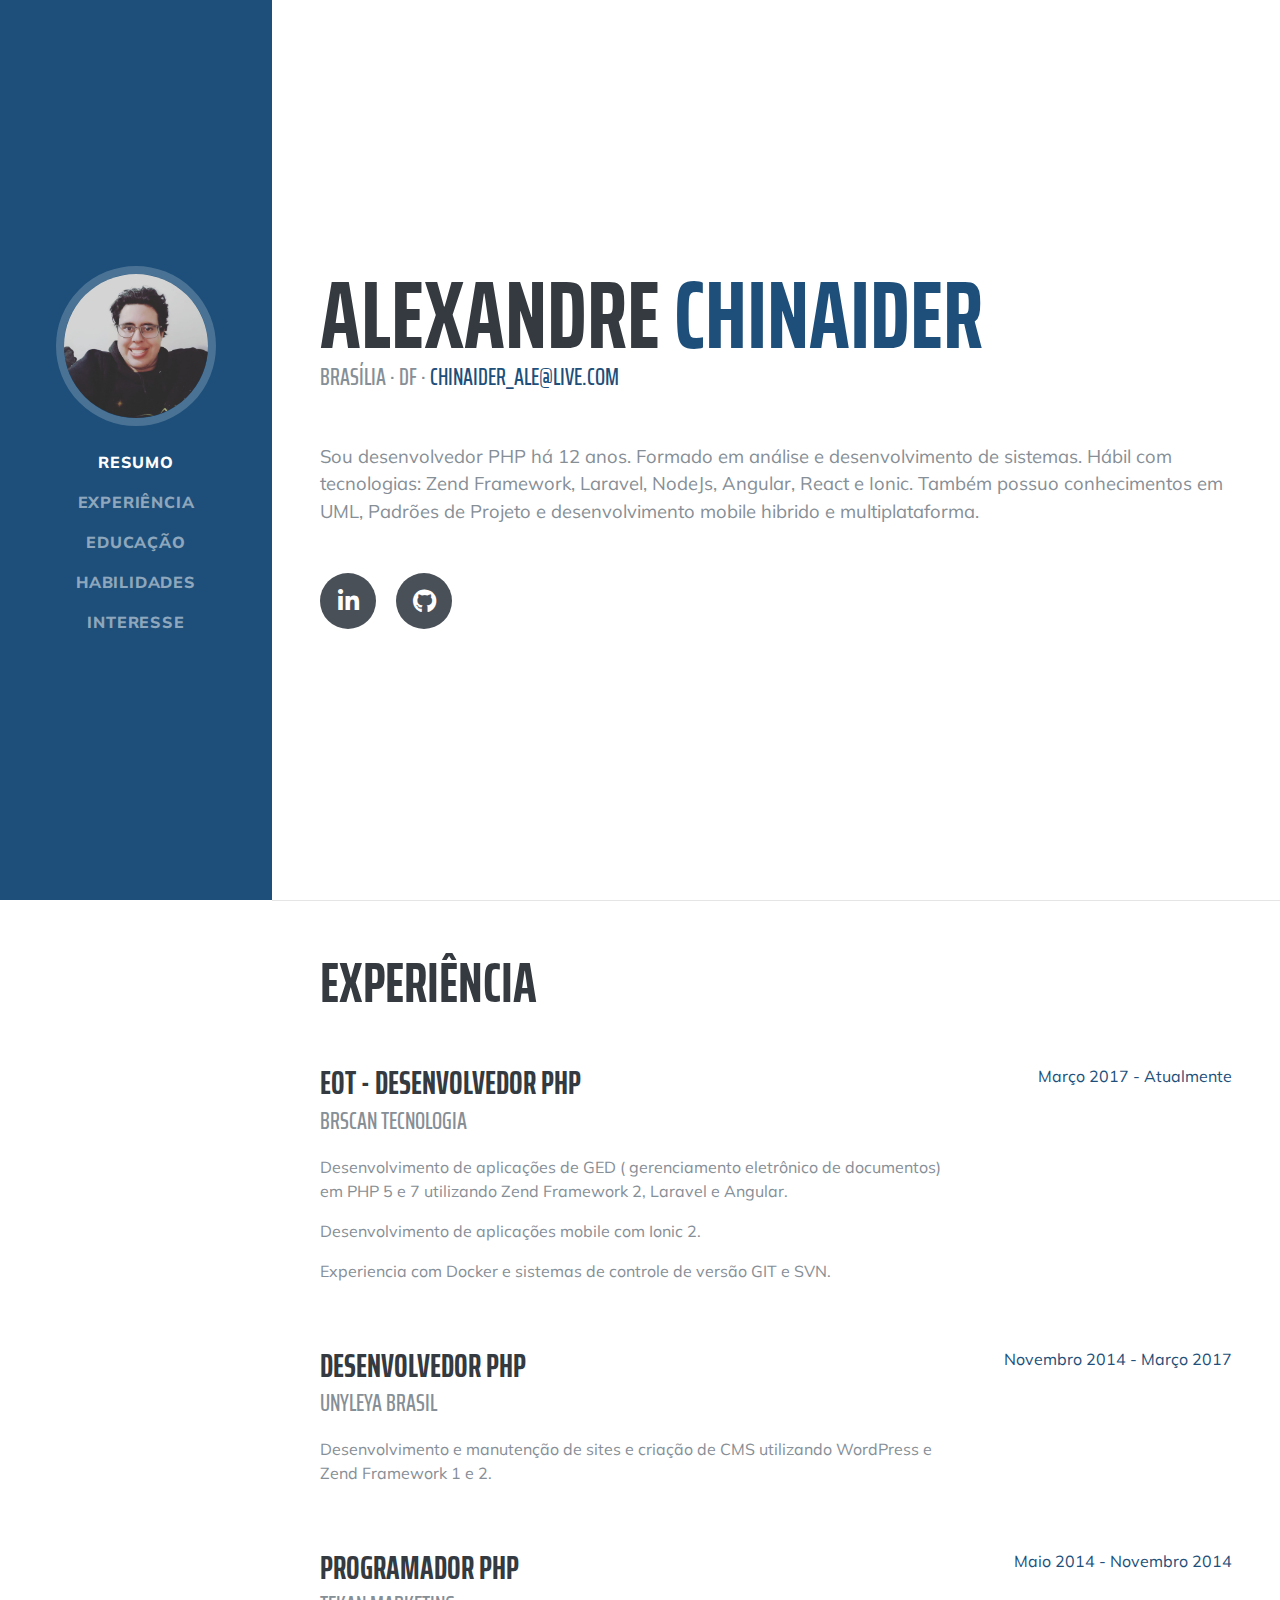
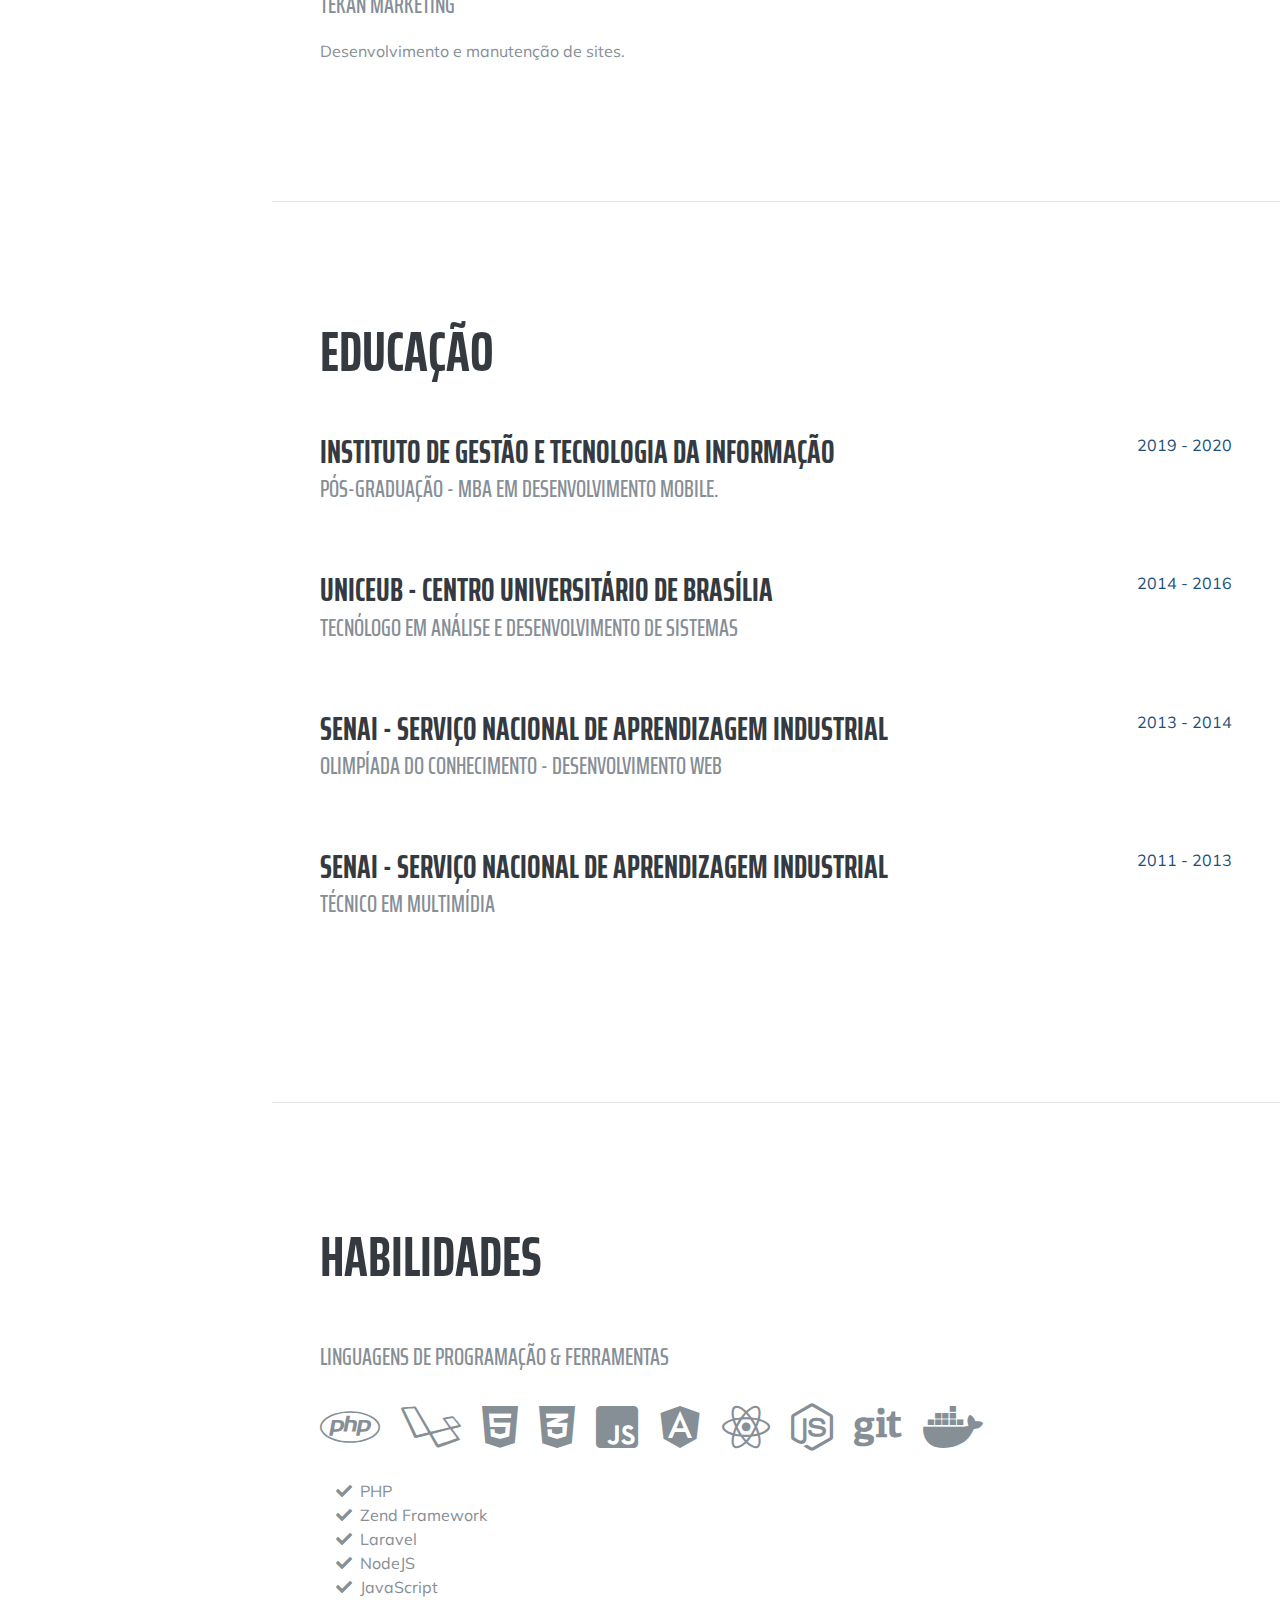
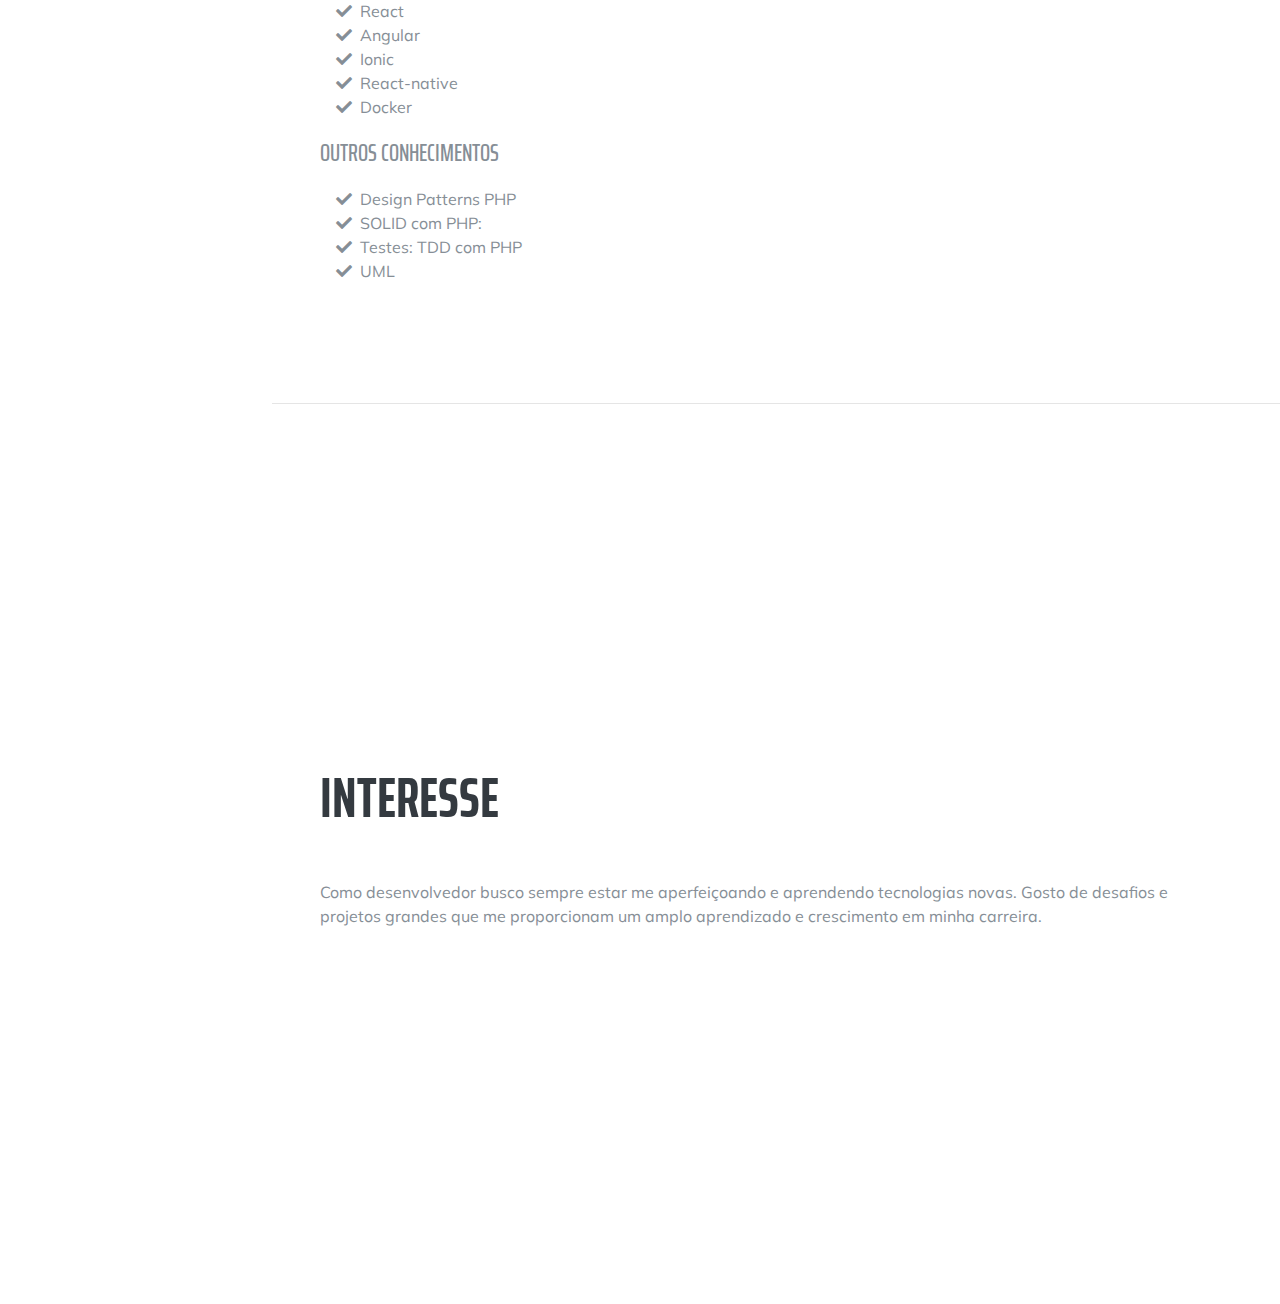
==== commit a0695b67: "Removendo virgula da frase" ====
--- a/index.html
+++ b/index.html
@@ -92,7 +92,7 @@
                 <a title="e-mail: chinaider_ale@live.com" href="mailto:chinaider_ale@live.com">chinaider_ale@live.com</a>
             </div>
 
-            <p class="lead mb-5">Sou desenvolvedor PHP há <span id="tempo">6</span> anos. Formado em análise e desenvolvimento de sistemas. Hábil com tecnologias: Zend, Framework, Laravel, NodeJs, Angular, React e Ionic. Também possuo conhecimentos em UML, Padrões de Projeto e desenvolvimento mobile hibrido e multiplataforma. </p>
+            <p class="lead mb-5">Sou desenvolvedor PHP há <span id="tempo">6</span> anos. Formado em análise e desenvolvimento de sistemas. Hábil com tecnologias: Zend Framework, Laravel, NodeJs, Angular, React e Ionic. Também possuo conhecimentos em UML, Padrões de Projeto e desenvolvimento mobile hibrido e multiplataforma. </p>
             <div class="social-icons">
                 <a title="Linkedin"  target="_blank" href="https://www.linkedin.com/in/alechinaider/"><i class="fab fa-linkedin-in"></i>
                 </a>
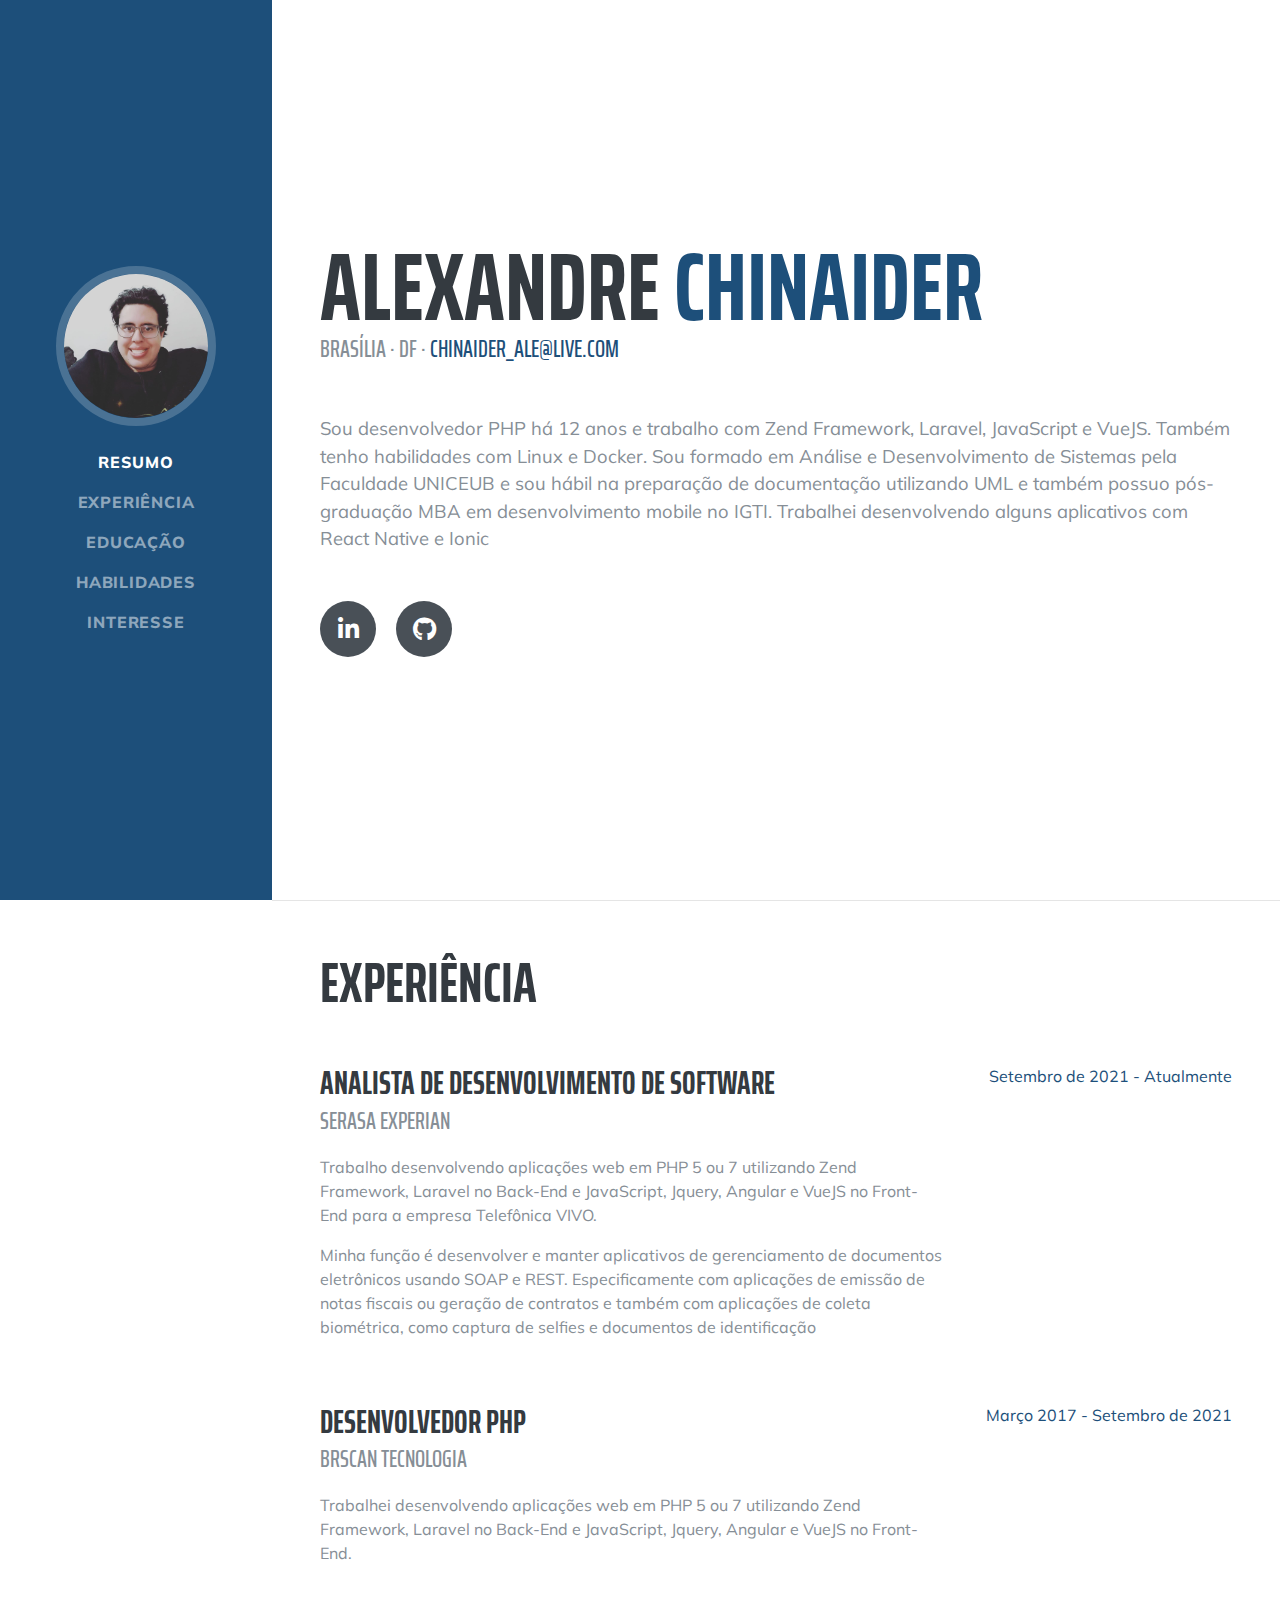
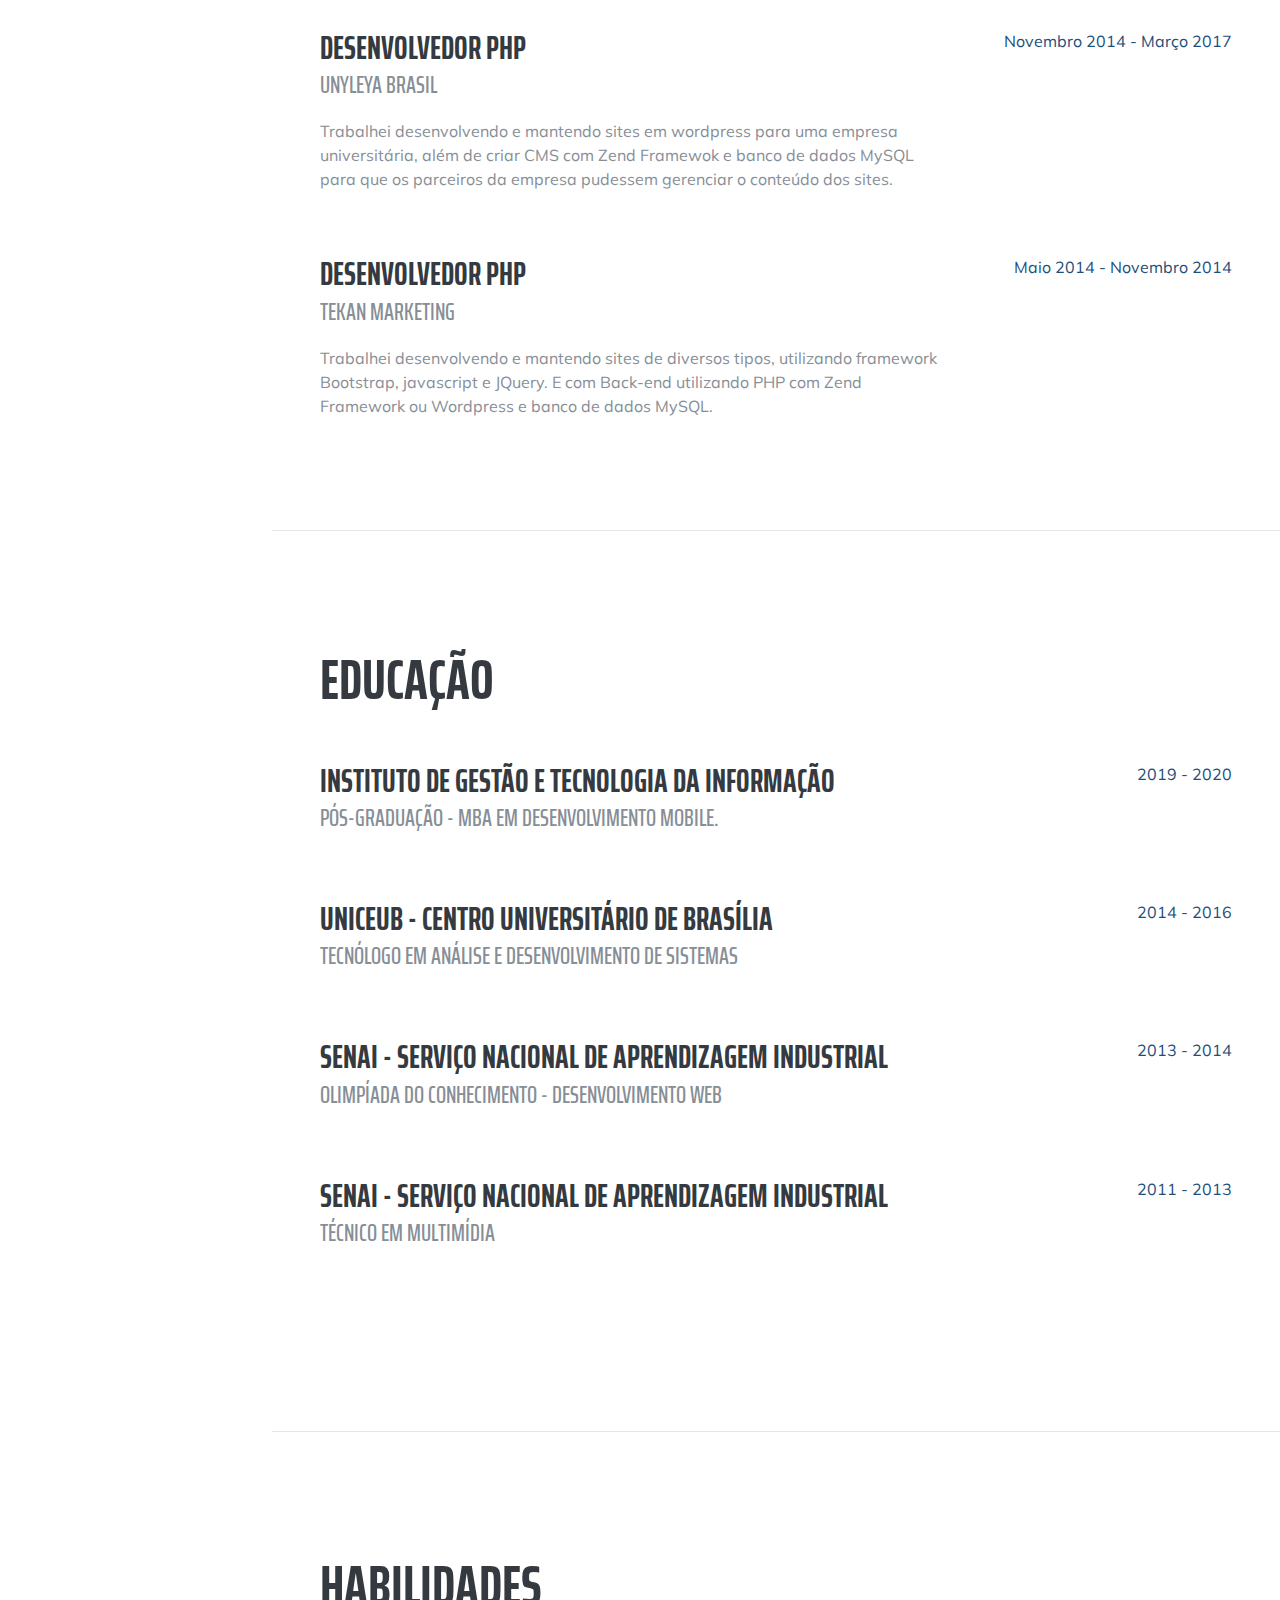
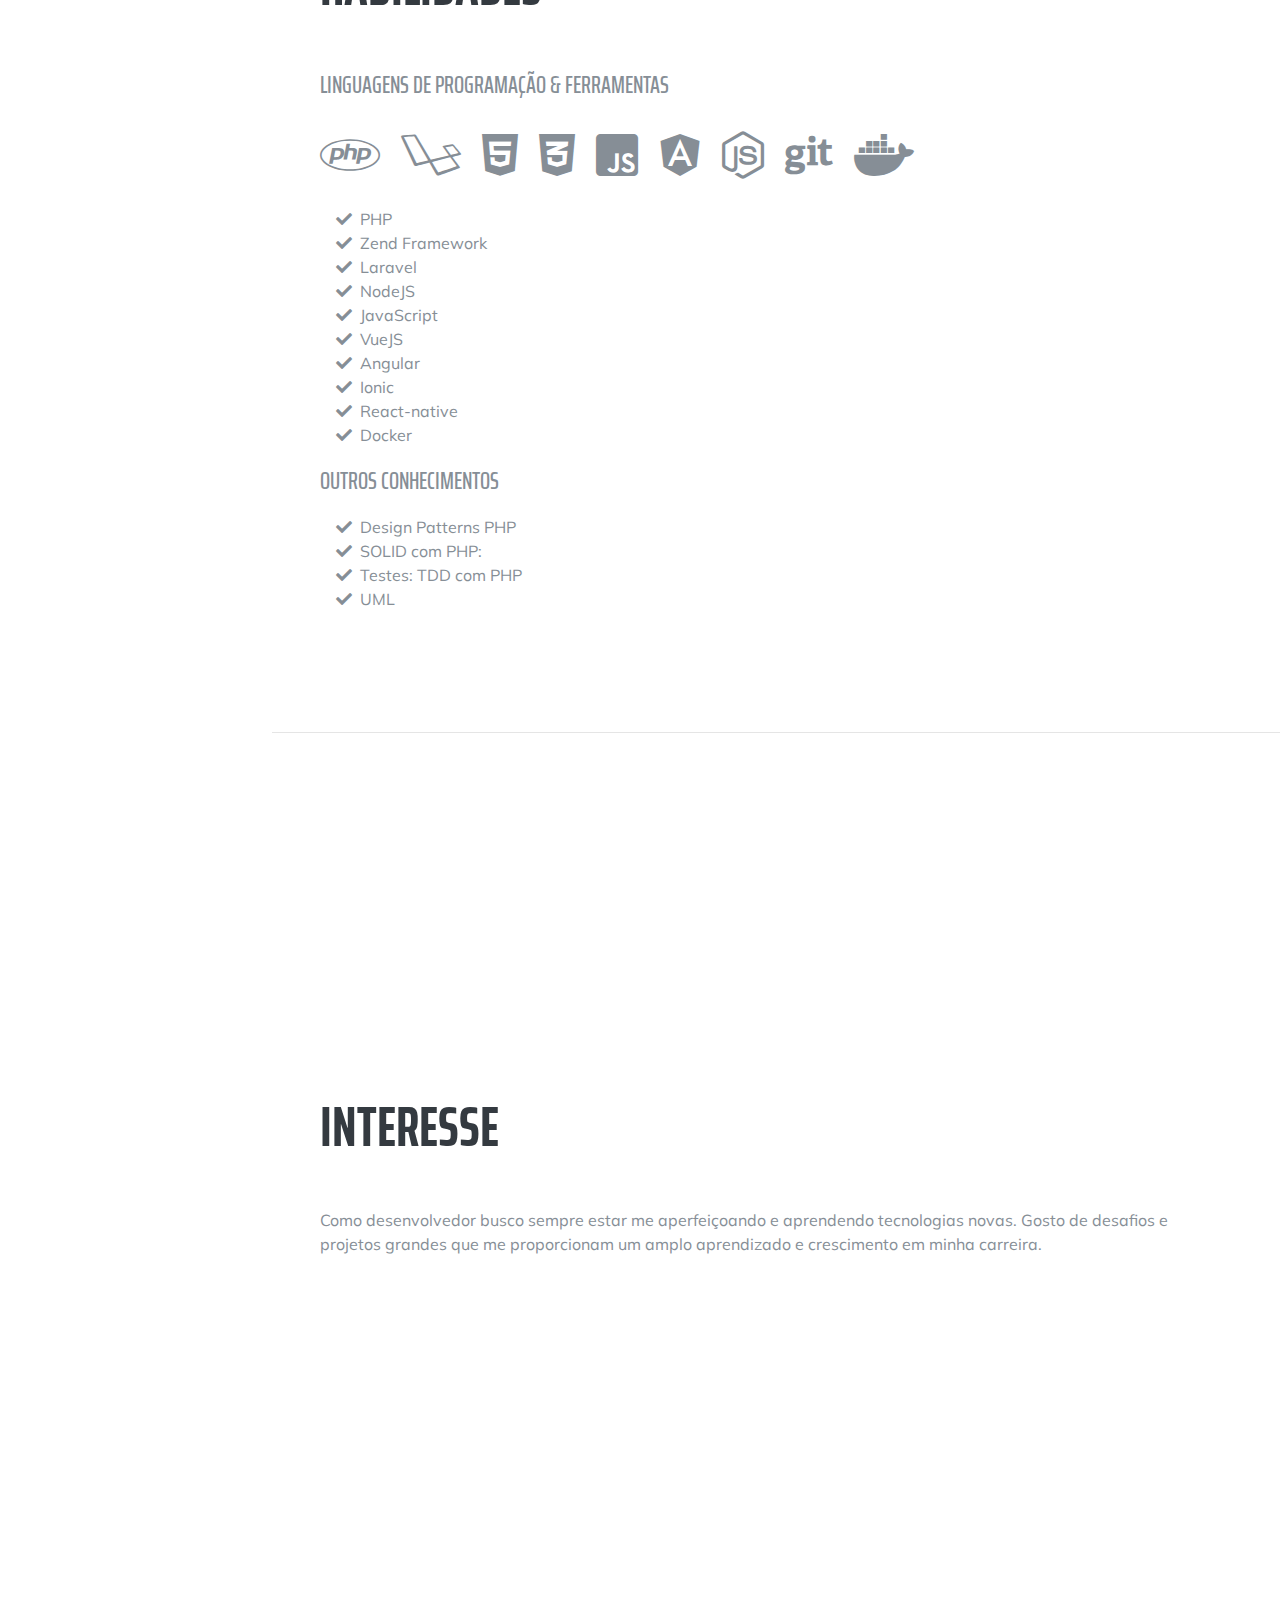
==== commit 1d03d1d9: "Ajuste com informações atualizadas" ====
--- a/index.html
+++ b/index.html
@@ -1,5 +1,5 @@
 <!DOCTYPE html>
-<html lang="en">
+<html lang="pt-BR">
 
 <head>
 
@@ -36,6 +36,7 @@
 
     <!-- Custom styles for this template -->
     <link href="css/resume.min.css" rel="stylesheet">
+    <link href="css/app.css" rel="stylesheet">
 
 </head>
 
@@ -50,9 +51,11 @@
     ga('send', 'pageview');
 
 </script>
+
+<button  class="elevator" id="btnElevator" title="Voltar ao topo"><i class="fa fa-arrow-circle-up" aria-hidden="true"></i></button>
 <nav class="navbar navbar-expand-lg navbar-dark bg-primary fixed-top" id="sideNav">
     <a class="navbar-brand js-scroll-trigger" href="#page-top">
-        <span class="d-block d-lg-none">Alexandre Chinaider</span>
+        <span class="d-block d-lg-none">Desenvolvedor PHP</span>
         <span class="d-none d-lg-block">
             <img class="img-fluid img-profile rounded-circle mx-auto mb-2" src="img/profile.jpg" alt="Foto de Alexandre Chinaider" title="Alexandre Chinaider">
         </span>
@@ -92,9 +95,14 @@
                 <a title="e-mail: chinaider_ale@live.com" href="mailto:chinaider_ale@live.com">chinaider_ale@live.com</a>
             </div>
 
-            <p class="lead mb-5">Sou desenvolvedor PHP há <span id="tempo">6</span> anos. Formado em análise e desenvolvimento de sistemas. Hábil com tecnologias: Zend Framework, Laravel, NodeJs, Angular, React e Ionic. Também possuo conhecimentos em UML, Padrões de Projeto e desenvolvimento mobile hibrido e multiplataforma. </p>
+            <p class="lead mb-5">Sou desenvolvedor PHP há <span id="tempo">9</span> anos e trabalho com Zend Framework, Laravel,
+                JavaScript e VueJS. Também tenho habilidades com Linux e Docker.
+                Sou formado em Análise e Desenvolvimento de Sistemas pela Faculdade
+                UNICEUB e sou hábil na preparação de documentação utilizando UML e também possuo
+                pós-graduação MBA em desenvolvimento mobile no IGTI. Trabalhei desenvolvendo
+                alguns aplicativos com React Native e Ionic</p>
             <div class="social-icons">
-                <a title="Linkedin"  target="_blank" href="https://www.linkedin.com/in/alechinaider/"><i class="fab fa-linkedin-in"></i>
+                <a title="Linkedin"  target="_blank" href="https://www.linkedin.com/in/alexandrechinaider/"><i class="fab fa-linkedin-in"></i>
                 </a>
                 <a title="GitHub" target="_blank" href="https://github.com/Chinaider"><i class="fab fa-github"></i>
                 </a>
@@ -109,21 +117,37 @@
             <h2 class="mb-5">Experiência</h2>
 
             <div class="resume-item d-flex flex-column flex-md-row justify-content-between mb-5">
-                <div class="resume-content"><h3 class="mb-0">EOT - Desenvolvedor PHP</h3><div class="subheading mb-3">BrScan Tecnologia</div><p>Desenvolvimento de aplicações de GED ( gerenciamento eletrônico de documentos) em PHP 5 e 7 utilizando Zend Framework 2, Laravel e  Angular.</p><p> Desenvolvimento de aplicações mobile com Ionic 2.</p><p> Experiencia com Docker e sistemas de controle de versão GIT e SVN.</p>
-                </div>
-                <div class="resume-date text-md-right"><span class="text-primary">Março 2017 - Atualmente</span>
-                </div>
-            </div>
-
-            <div class="resume-item d-flex flex-column flex-md-row justify-content-between mb-5">
-                <div class="resume-content"><h3 class="mb-0">Desenvolvedor PHP</h3><div class="subheading mb-3">UnYLeYa Brasil</div><p>Desenvolvimento e manutenção de sites e criação de CMS utilizando WordPress e Zend Framework 1 e 2.</p>
+                <div class="resume-content"><h3 class="mb-0">Analista de Desenvolvimento de Software</h3><div class="subheading mb-3">Serasa Experian</div>
+                    <p>Trabalho desenvolvendo aplicações web em PHP 5 ou 7 utilizando Zend
+                        Framework, Laravel no Back-End e JavaScript, Jquery, Angular e VueJS no Front-End
+                        para a empresa Telefônica VIVO.</p>
+                        <p>Minha função é desenvolver e manter aplicativos de gerenciamento de documentos
+                        eletrônicos usando SOAP e REST. Especificamente com aplicações de emissão de notas
+                        fiscais ou geração de contratos e também com aplicações de coleta biométrica, como
+                        captura de selfies e documentos de identificação</p>
+                </div>
+                <div class="resume-date text-md-right"><span class="text-primary">Setembro de 2021 - Atualmente</span>
+                </div>
+            </div>
+
+            <div class="resume-item d-flex flex-column flex-md-row justify-content-between mb-5">
+                <div class="resume-content"><h3 class="mb-0">Desenvolvedor PHP</h3><div class="subheading mb-3">BrScan Tecnologia</div><p>Trabalhei desenvolvendo aplicações web em PHP 5 ou 7 utilizando Zend
+                    Framework, Laravel no Back-End e JavaScript, Jquery, Angular e VueJS no Front-End.
+                </p>
+                </div>
+                <div class="resume-date text-md-right"><span class="text-primary">Março 2017 - Setembro de 2021</span>
+                </div>
+            </div>
+
+            <div class="resume-item d-flex flex-column flex-md-row justify-content-between mb-5">
+                <div class="resume-content"><h3 class="mb-0">Desenvolvedor PHP</h3><div class="subheading mb-3">UnYLeYa Brasil</div><p>Trabalhei desenvolvendo e mantendo sites em wordpress para uma empresa universitária, além de criar CMS com Zend Framewok e banco de dados MySQL para que os parceiros da empresa pudessem gerenciar o conteúdo dos sites.</p>
                 </div>
                 <div class="resume-date text-md-right"><span class="text-primary">Novembro 2014 - Março 2017</span>
                 </div>
             </div>
 
             <div class="resume-item d-flex flex-column flex-md-row justify-content-between mb-5">
-                <div class="resume-content"><h3 class="mb-0">Programador PHP</h3><div class="subheading mb-3">Tekan Marketing</div><p>Desenvolvimento e manutenção de sites.</p>
+                <div class="resume-content"><h3 class="mb-0">Desenvolvedor PHP</h3><div class="subheading mb-3">Tekan Marketing</div><p>Trabalhei desenvolvendo e mantendo sites de diversos tipos, utilizando framework Bootstrap, javascript e JQuery. E com Back-end utilizando PHP com Zend Framework ou Wordpress e banco de dados MySQL.</p>
                 </div>
                 <div class="resume-date text-md-right"><span class="text-primary">Maio 2014 - Novembro 2014</span>
                 </div>
@@ -190,8 +214,6 @@
                 <li title="JavaScript" class="list-inline-item"><i class="fab fa-js-square"></i>
                 </li>
                 <li title="Angular" class="list-inline-item"><i class="fab fa-angular"></i>
-                </li>
-                <li title="React" class="list-inline-item"><i class="fab fa-react"></i>
                 </li>
                 <li title="NodeJS" class="list-inline-item"><i class="fab fa-node-js"></i>
                 </li>
@@ -208,7 +230,7 @@
                 <li><i class="fa-li fa fa-check"></i>Laravel </li>
                 <li><i class="fa-li fa fa-check"></i>NodeJS </li>
                 <li><i class="fa-li fa fa-check"></i>JavaScript </li>
-                <li><i class="fa-li fa fa-check"></i>React </li>
+                <li><i class="fa-li fa fa-check"></i>VueJS </li>
                 <li><i class="fa-li fa fa-check"></i>Angular </li>
                 <li><i class="fa-li fa fa-check"></i>Ionic </li>
                 <li><i class="fa-li fa fa-check"></i>React-native </li>
@@ -245,9 +267,24 @@
 
 <!-- Custom scripts for this template -->
 <script src="js/resume.min.js"></script>
+<script src="js/elevator.min.js"></script>
 
 <script type="application/javascript">
     $(function(){$('#tempo').text((new Date()).getFullYear()-2014);});
+    var btnElevato = document.getElementById("btnElevator");
+    function scrollFunction() {
+        if (document.body.scrollTop > 500 || document.documentElement.scrollTop > 500) {
+            btnElevator.style.display = "block";
+        } else {
+            btnElevator.style.display = "none";
+        }
+    }
+    var elevator = new Elevator({
+        element: btnElevator,
+        mainAudio: './music/elevator.mp3',
+        endAudio:  './music/ding.mp3'
+    });
+    window.onscroll = function() {scrollFunction()};
 </script>
 
 </body>
--- a/css/app.css
+++ b/css/app.css
@@ -0,0 +1,19 @@
+#btnElevator {
+    display: none;
+    position: fixed;
+    bottom: 5px;
+    right: 5px;
+    z-index: 99;
+    font-size: 18px;
+    border: none;
+    outline: none;
+    background-color: transparent;
+    color: #32417c;
+    cursor: pointer;
+    font-size: 35px;
+    opacity: 0.5;
+  }
+  
+  #btnElevator:hover {
+    opacity: 1;
+  }